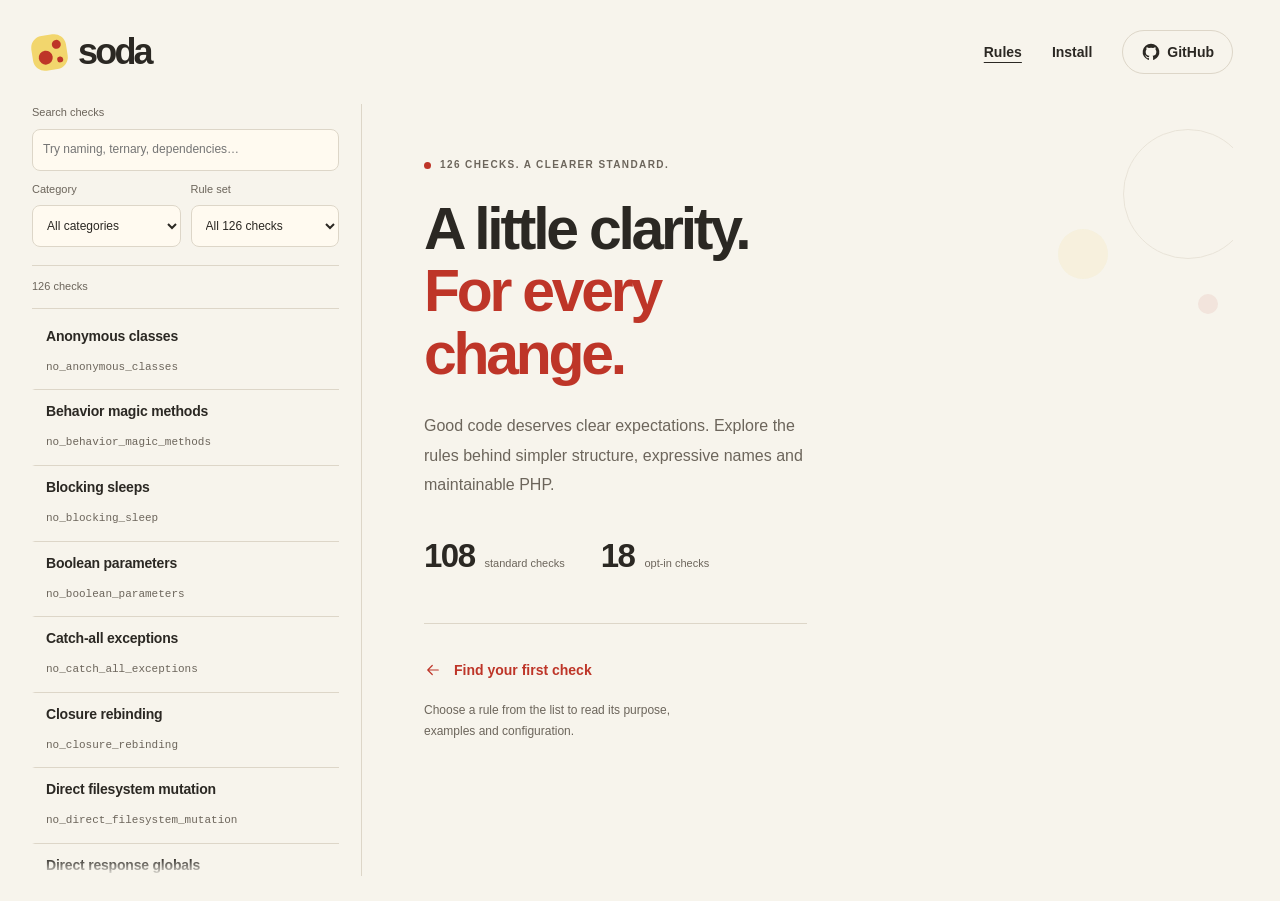
==== rules.html @ 7e3f0829 "Publish Soda website" ====
<!DOCTYPE html>
<html lang="en">
<head>
<meta charset="utf-8"><meta name="viewport" content="width=device-width, initial-scale=1">
<meta name="description" content="Explore all 126 Soda quality checks for PHP: examples, standard and opt-in rules, and configuration.">
<meta name="theme-color" content="#f7f4ec"><link rel="icon" href="data:image/svg+xml,%3Csvg xmlns='http://www.w3.org/2000/svg' viewBox='0 0 64 64'%3E%3Crect width='64' height='64' rx='20' fill='%23f2d66d'/%3E%3Ccircle cx='25' cy='36' r='12' fill='%23be3528'/%3E%3Ccircle cx='43' cy='20' r='7' fill='%23be3528'/%3E%3Ccircle cx='45' cy='43' r='5' fill='%23be3528'/%3E%3C/svg%3E">
<title>Soda — All 126 checks</title>
<link rel="stylesheet" href="assets/catalog.css">
<link rel="stylesheet" href="assets/site.css">
<link rel="stylesheet" href="assets/rule-panel.css">
<script src="assets/marked-18.1.1.js" defer></script>
<script src="assets/purify-3.4.17.js" defer></script>
<script src="assets/highlight-11.12.0.js" defer></script>
<script src="assets/rule-reader.js" defer></script>
</head>
<body class="catalog-page split-catalog">
  <svg class="icons" xmlns="http://www.w3.org/2000/svg" aria-hidden="true"><defs>
    <symbol id="arrow" viewBox="0 0 24 24"><path d="M5 12h14m-6-6 6 6-6 6" fill="none" stroke="currentColor" stroke-width="1.6" stroke-linecap="round" stroke-linejoin="round"/></symbol>
    <symbol id="external" viewBox="0 0 24 24"><path d="M6 18 18 6M6 6h12v12" fill="none" stroke="currentColor" stroke-width="1.6" stroke-linecap="round" stroke-linejoin="round"/></symbol>
    <symbol id="check" viewBox="0 0 24 24"><path d="m5 12 4 4L19 6" fill="none" stroke="currentColor" stroke-width="1.8" stroke-linecap="round" stroke-linejoin="round"/></symbol>
    <symbol id="copy" viewBox="0 0 24 24"><rect x="8" y="8" width="12" height="12" rx="2" fill="none" stroke="currentColor" stroke-width="1.5"/><path d="M15 4H6a2 2 0 0 0-2 2v9" fill="none" stroke="currentColor" stroke-width="1.5" stroke-linecap="round"/></symbol>
    <symbol id="code" viewBox="0 0 24 24"><path d="m8 7-5 5 5 5m8-10 5 5-5 5M14 4l-4 16" fill="none" stroke="currentColor" stroke-width="1.5" stroke-linecap="round" stroke-linejoin="round"/></symbol>
    <symbol id="github" viewBox="0 0 24 24"><path fill="currentColor" d="M12 2a10 10 0 0 0-3.16 19.49c.5.09.68-.22.68-.48v-1.7c-2.78.6-3.37-1.18-3.37-1.18-.45-1.16-1.11-1.47-1.11-1.47-.91-.62.07-.61.07-.61 1 .07 1.53 1.03 1.53 1.03.89 1.53 2.34 1.09 2.91.83.09-.65.35-1.09.64-1.34-2.22-.25-4.56-1.11-4.56-4.94 0-1.09.39-1.98 1.03-2.68-.1-.25-.45-1.27.1-2.65 0 0 .84-.27 2.75 1.02a9.58 9.58 0 0 1 5 0c1.91-1.29 2.75-1.02 2.75-1.02.55 1.38.2 2.4.1 2.65.64.7 1.03 1.59 1.03 2.68 0 3.84-2.34 4.68-4.57 4.93.36.31.68.92.68 1.85v2.6c0 .27.18.58.69.48A10 10 0 0 0 12 2Z"/></symbol>
    <symbol id="warning" viewBox="0 0 24 24"><circle cx="12" cy="12" r="9" fill="none" stroke="currentColor" stroke-width="1.6"/><path d="M12 7v6m0 3v.1" stroke="currentColor" stroke-width="1.8" stroke-linecap="round"/></symbol>
  </defs></svg><a class="skip" href="#main">Skip to content</a>
<header class="topbar wrap">
    <a class="brand" href="./" aria-label="Soda home"><span class="brand-mark" aria-hidden="true"><i></i><i></i><i></i></span><span class="brand-name">soda</span></a>
    <nav class="nav" aria-label="Main navigation">
      <a href="rules.html" aria-current="page">Rules</a>
      <a class="nav-start" href="./#install">Install</a>
      <a class="github" href="https://github.com/cosmira/soda"><svg aria-hidden="true"><use href="#github"/></svg> GitHub</a>
    </nav>
  </header>
<main class="wrap" id="main">
<section class="intro page-heading" aria-labelledby="title"><div><div class="eyebrow">The Soda rule catalog</div><h1 id="title">Explore the rules.<br>Find your standard.</h1></div><p><strong>126 built-in checks.</strong> Browse examples and configuration for every one. Start with 108 standard checks, then explore 18 opt-in checks for your project.</p></section>
<section class="catalog-workspace" id="catalog-workspace" aria-label="Browse quality checks">
  <div class="catalog-browser" id="catalog-browser" aria-label="Rule list">
<form class="filters" role="search" aria-label="Find a quality check" onsubmit="return false"><label class="field">Search checks<input type="search" id="search" placeholder="Try naming, ternary, dependencies…" autocomplete="off"></label><label class="field">Category<select id="category" aria-label="Category"><option value="all">All categories</option><option value="Architecture">Architecture</option><option value="Complexity">Complexity</option><option value="Design">Design</option><option value="Documentation">Documentation</option><option value="Naming">Naming</option><option value="Structure">Structure</option><option value="Usage">Usage</option></select></label><label class="field">Rule set<select id="set" aria-label="Rule set"><option value="all">All 126 checks</option><option value="standard">Standard · 108</option><option value="optional">Opt-in · 18</option></select></label></form>
<div class="results"><span role="status" id="count" aria-live="polite">126 checks</span><span>Read examples and configuration here on Soda.</span></div>
<ul class="rule-list" id="rules"><li class="rule" data-category="Architecture" data-set="standard"><div><h2><a href="#no_anonymous_classes" aria-label="Anonymous classes: examples and configuration">Anonymous classes <span aria-hidden="true">→</span></a></h2><code>no_anonymous_classes</code><p>Promote the hidden responsibility to a named, independently testable type.</p></div><span class="category">Architecture</span><span class="set">Standard</span></li>
<li class="rule" data-category="Architecture" data-set="standard"><div><h2><a href="#no_behavior_magic_methods" aria-label="Behavior magic methods: examples and configuration">Behavior magic methods <span aria-hidden="true">→</span></a></h2><code>no_behavior_magic_methods</code><p>Expose explicit methods so callers and tools can see the supported contract.</p></div><span class="category">Architecture</span><span class="set">Standard</span></li>
<li class="rule" data-category="Architecture" data-set="standard"><div><h2><a href="#no_blocking_sleep" aria-label="Blocking sleeps: examples and configuration">Blocking sleeps <span aria-hidden="true">→</span></a></h2><code>no_blocking_sleep</code><p>Inject time and retry coordination rather than blocking inside application behavior.</p></div><span class="category">Architecture</span><span class="set">Standard</span></li>
<li class="rule" data-category="Architecture" data-set="optional"><div><h2><a href="#no_boolean_parameters" aria-label="Boolean parameters: examples and configuration">Boolean parameters <span aria-hidden="true">→</span></a></h2><code>no_boolean_parameters</code><p>Separate behavior selected by a mode flag with named methods when useful. Boolean state is data; the rule recognizes direct readonly initialization, not every valid data flow.</p></div><span class="category">Architecture</span><span class="set">Opt-in</span></li>
<li class="rule" data-category="Architecture" data-set="standard"><div><h2><a href="#no_catch_all_exceptions" aria-label="Catch-all exceptions: examples and configuration">Catch-all exceptions <span aria-hidden="true">→</span></a></h2><code>no_catch_all_exceptions</code><p>Return an explicit fallback value, propagate or translate the failure; avoid silently continuing after a broad catch.</p></div><span class="category">Architecture</span><span class="set">Standard</span></li>
<li class="rule" data-category="Architecture" data-set="standard"><div><h2><a href="#no_closure_rebinding" aria-label="Closure rebinding: examples and configuration">Closure rebinding <span aria-hidden="true">→</span></a></h2><code>no_closure_rebinding</code><p>Pass an explicit collaborator instead of changing a closure scope at runtime.</p></div><span class="category">Architecture</span><span class="set">Standard</span></li>
<li class="rule" data-category="Architecture" data-set="standard"><div><h2><a href="#no_direct_filesystem_mutation" aria-label="Direct filesystem mutation: examples and configuration">Direct filesystem mutation <span aria-hidden="true">→</span></a></h2><code>no_direct_filesystem_mutation</code><p>Move writes, deletes, moves, and provisioning behind an injected storage port.</p></div><span class="category">Architecture</span><span class="set">Standard</span></li>
<li class="rule" data-category="Architecture" data-set="standard"><div><h2><a href="#no_direct_response_globals" aria-label="Direct response globals: examples and configuration">Direct response globals <span aria-hidden="true">→</span></a></h2><code>no_direct_response_globals</code><p>Return an explicit response and isolate headers, cookies, and sessions in adapters.</p></div><span class="category">Architecture</span><span class="set">Standard</span></li>
<li class="rule" data-category="Architecture" data-set="standard"><div><h2><a href="#no_dynamic_invocation" aria-label="Dynamic invocations: examples and configuration">Dynamic invocations <span aria-hidden="true">→</span></a></h2><code>no_dynamic_invocation</code><p>Replace runtime-selected callables with an explicit interface or named dispatch map.</p></div><span class="category">Architecture</span><span class="set">Standard</span></li>
<li class="rule" data-category="Architecture" data-set="standard"><div><h2><a href="#no_dynamic_properties" aria-label="Dynamic properties: examples and configuration">Dynamic properties <span aria-hidden="true">→</span></a></h2><code>no_dynamic_properties</code><p>Declare typed state or hydrate a named value object with a stable shape.</p></div><span class="category">Architecture</span><span class="set">Standard</span></li>
<li class="rule" data-category="Architecture" data-set="standard"><div><h2><a href="#no_empty_local_interfaces" aria-label="Empty local interfaces: examples and configuration">Empty local interfaces <span aria-hidden="true">→</span></a></h2><code>no_empty_local_interfaces</code><p>Remove decorative marker interfaces; list required external protocols explicitly.</p></div><span class="category">Architecture</span><span class="set">Standard</span></li>
<li class="rule" data-category="Architecture" data-set="standard"><div><h2><a href="#no_environment_reads" aria-label="Environment reads: examples and configuration">Environment reads <span aria-hidden="true">→</span></a></h2><code>no_environment_reads</code><p>Read environment variables once at the application boundary and inject typed configuration.</p></div><span class="category">Architecture</span><span class="set">Standard</span></li>
<li class="rule" data-category="Architecture" data-set="optional"><div><h2><a href="#forbidden_dependencies" aria-label="Forbidden module dependencies: examples and configuration">Forbidden module dependencies <span aria-hidden="true">→</span></a></h2><code>forbidden_dependencies</code><p>Respect the configured dependency direction between namespace modules.</p></div><span class="category">Architecture</span><span class="set">Opt-in</span></li>
<li class="rule" data-category="Architecture" data-set="standard"><div><h2><a href="#no_global_state" aria-label="Global state access: examples and configuration">Global state access <span aria-hidden="true">→</span></a></h2><code>no_global_state</code><p>Pass state explicitly through arguments or an injected state owner.</p></div><span class="category">Architecture</span><span class="set">Standard</span></li>
<li class="rule" data-category="Architecture" data-set="standard"><div><h2><a href="#no_implicit_arguments" aria-label="Implicit arguments: examples and configuration">Implicit arguments <span aria-hidden="true">→</span></a></h2><code>no_implicit_arguments</code><p>Declare the callable contract with named parameters or a typed command object.</p></div><span class="category">Architecture</span><span class="set">Standard</span></li>
<li class="rule" data-category="Architecture" data-set="standard"><div><h2><a href="#no_mode_parameters" aria-label="Mode parameters: examples and configuration">Mode parameters <span aria-hidden="true">→</span></a></h2><code>no_mode_parameters</code><p>Expose separate operations instead of selecting distinct operations with an input mode.</p></div><span class="category">Architecture</span><span class="set">Standard</span></li>
<li class="rule" data-category="Architecture" data-set="standard"><div><h2><a href="#no_dependency_cycles" aria-label="Module dependency cycles: examples and configuration">Module dependency cycles <span aria-hidden="true">→</span></a></h2><code>no_dependency_cycles</code><p>Remove mutual module dependencies and mandatory constructor cycles; simplify collaboration rather than hiding a cycle with another layer.</p></div><span class="category">Architecture</span><span class="set">Standard</span></li>
<li class="rule" data-category="Architecture" data-set="standard"><div><h2><a href="#no_native_deserialization" aria-label="Native deserialization: examples and configuration">Native deserialization <span aria-hidden="true">→</span></a></h2><code>no_native_deserialization</code><p>Decode validated scalar data and construct allowed types explicitly.</p></div><span class="category">Architecture</span><span class="set">Standard</span></li>
<li class="rule" data-category="Architecture" data-set="optional"><div><h2><a href="#no_object_cloning" aria-label="Object cloning: examples and configuration">Object cloning <span aria-hidden="true">→</span></a></h2><code>no_object_cloning</code><p>This policy forbids every clone, including explicit copying APIs. Fresh construction satisfies it; clone-based value APIs require choosing a different rule selection.</p></div><span class="category">Architecture</span><span class="set">Opt-in</span></li>
<li class="rule" data-category="Architecture" data-set="standard"><div><h2><a href="#no_process_configuration_mutation" aria-label="Process configuration mutation: examples and configuration">Process configuration mutation <span aria-hidden="true">→</span></a></h2><code>no_process_configuration_mutation</code><p>Configure ini, cwd, locale, and timezone once at the composition boundary.</p></div><span class="category">Architecture</span><span class="set">Standard</span></li>
<li class="rule" data-category="Architecture" data-set="standard"><div><h2><a href="#no_reflection" aria-label="Reflection usage: examples and configuration">Reflection usage <span aria-hidden="true">→</span></a></h2><code>no_reflection</code><p>Replace reflective construction with explicit factories, mapping, or framework conventions.</p></div><span class="category">Architecture</span><span class="set">Standard</span></li>
<li class="rule" data-category="Architecture" data-set="standard"><div><h2><a href="#no_repeated_type_dispatch" aria-label="Repeated type dispatch: examples and configuration">Repeated type dispatch <span aria-hidden="true">→</span></a></h2><code>no_repeated_type_dispatch</code><p>Centralize repeated dispatch of the same type or discriminator family.</p></div><span class="category">Architecture</span><span class="set">Standard</span></li>
<li class="rule" data-category="Architecture" data-set="standard"><div><h2><a href="#no_runtime_code_evaluation" aria-label="Runtime code evaluation: examples and configuration">Runtime code evaluation <span aria-hidden="true">→</span></a></h2><code>no_runtime_code_evaluation</code><p>Represent policy as typed code or validated data instead of evaluating generated source.</p></div><span class="category">Architecture</span><span class="set">Standard</span></li>
<li class="rule" data-category="Architecture" data-set="optional"><div><h2><a href="#no_runtime_contract_probes" aria-label="Runtime contract probes: examples and configuration">Runtime contract probes <span aria-hidden="true">→</span></a></h2><code>no_runtime_contract_probes</code><p>Require an interface or typed value instead of discovering capabilities at runtime.</p></div><span class="category">Architecture</span><span class="set">Opt-in</span></li>
<li class="rule" data-category="Architecture" data-set="standard"><div><h2><a href="#no_runtime_hooks" aria-label="Runtime hooks: examples and configuration">Runtime hooks <span aria-hidden="true">→</span></a></h2><code>no_runtime_hooks</code><p>Register lifecycle and error handling once at an explicit application boundary.</p></div><span class="category">Architecture</span><span class="set">Standard</span></li>
<li class="rule" data-category="Architecture" data-set="standard"><div><h2><a href="#no_runtime_includes" aria-label="Runtime includes: examples and configuration">Runtime includes <span aria-hidden="true">→</span></a></h2><code>no_runtime_includes</code><p>Use autoloaded collaborators or validated data configuration instead of runtime includes.</p></div><span class="category">Architecture</span><span class="set">Standard</span></li>
<li class="rule" data-category="Architecture" data-set="standard"><div><h2><a href="#no_runtime_type_aliases" aria-label="Runtime type aliases: examples and configuration">Runtime type aliases <span aria-hidden="true">→</span></a></h2><code>no_runtime_type_aliases</code><p>Migrate callers explicitly or introduce a visible adapter type.</p></div><span class="category">Architecture</span><span class="set">Standard</span></li>
<li class="rule" data-category="Architecture" data-set="optional"><div><h2><a href="#no_service_locator_calls" aria-label="Service locator calls: examples and configuration">Service locator calls <span aria-hidden="true">→</span></a></h2><code>no_service_locator_calls</code><p>Declare dependencies in the constructor instead of pulling them from a global container.</p></div><span class="category">Architecture</span><span class="set">Opt-in</span></li>
<li class="rule" data-category="Architecture" data-set="standard"><div><h2><a href="#no_singleton_access" aria-label="Singleton access: examples and configuration">Singleton access <span aria-hidden="true">→</span></a></h2><code>no_singleton_access</code><p>Construct collaborators at the composition root and inject their explicit lifetime.</p></div><span class="category">Architecture</span><span class="set">Standard</span></li>
<li class="rule" data-category="Architecture" data-set="optional"><div><h2><a href="#no_static_mutable_properties" aria-label="Static mutable state: examples and configuration">Static mutable state <span aria-hidden="true">→</span></a></h2><code>no_static_mutable_properties</code><p>Put shared mutable state in an injected object with explicit lifetime and ownership.</p></div><span class="category">Architecture</span><span class="set">Opt-in</span></li>
<li class="rule" data-category="Architecture" data-set="standard"><div><h2><a href="#no_subprocess_execution" aria-label="Subprocess execution: examples and configuration">Subprocess execution <span aria-hidden="true">→</span></a></h2><code>no_subprocess_execution</code><p>Wrap the external capability in a typed gateway with explicit failures.</p></div><span class="category">Architecture</span><span class="set">Standard</span></li>
<li class="rule" data-category="Architecture" data-set="standard"><div><h2><a href="#no_error_suppression" aria-label="Suppressed errors: examples and configuration">Suppressed errors <span aria-hidden="true">→</span></a></h2><code>no_error_suppression</code><p>Handle, translate, or deliberately propagate the failure instead of hiding it.</p></div><span class="category">Architecture</span><span class="set">Standard</span></li>
<li class="rule" data-category="Architecture" data-set="standard"><div><h2><a href="#no_symbol_table_mutation" aria-label="Symbol-table mutation: examples and configuration">Symbol-table mutation <span aria-hidden="true">→</span></a></h2><code>no_symbol_table_mutation</code><p>Map named input fields explicitly instead of manufacturing local variables.</p></div><span class="category">Architecture</span><span class="set">Standard</span></li>
<li class="rule" data-category="Architecture" data-set="standard"><div><h2><a href="#no_redundant_local_interfaces" aria-label="Unconsumed local interfaces: examples and configuration">Unconsumed local interfaces <span aria-hidden="true">→</span></a></h2><code>no_redundant_local_interfaces</code><p>List externally consumed interfaces in contracts. Remove only unused interfaces; an implements clause alone is not a type consumer for this policy.</p></div><span class="category">Architecture</span><span class="set">Standard</span></li>
<li class="rule" data-category="Architecture" data-set="standard"><div><h2><a href="#no_untyped_parameters" aria-label="Untyped parameters: examples and configuration">Untyped parameters <span aria-hidden="true">→</span></a></h2><code>no_untyped_parameters</code><p>Declare accepted parameter types. Use mixed to preserve an untyped inherited contract; do not narrow its accepted inputs.</p></div><span class="category">Architecture</span><span class="set">Standard</span></li>
<li class="rule" data-category="Complexity" data-set="standard"><div><h2><a href="#no_assignment_in_condition" aria-label="Assignments inside conditions: examples and configuration">Assignments inside conditions <span aria-hidden="true">→</span></a></h2><code>no_assignment_in_condition</code><p>Assign first, then make the condition a pure question with no hidden state change.</p></div><span class="category">Complexity</span><span class="set">Standard</span></li>
<li class="rule" data-category="Complexity" data-set="standard"><div><h2><a href="#no_assignment_in_return" aria-label="Assignments inside returns: examples and configuration">Assignments inside returns <span aria-hidden="true">→</span></a></h2><code>no_assignment_in_return</code><p>Keep hidden local and nested writes out of returns; direct named owner updates and lazy initialization are accepted. Preserve evaluation order and reference semantics.</p></div><span class="category">Complexity</span><span class="set">Standard</span></li>
<li class="rule" data-category="Complexity" data-set="standard"><div><h2><a href="#max_boolean_conditions" aria-label="Boolean conditions: examples and configuration">Boolean conditions <span aria-hidden="true">→</span></a></h2><code>max_boolean_conditions</code><p>Give a repeated or complex decision a useful name, usually with a local value or private predicate. A policy object needs an independent responsibility.</p></div><span class="category">Complexity</span><span class="set">Standard</span></li>
<li class="rule" data-category="Complexity" data-set="standard"><div><h2><a href="#no_chained_assignments" aria-label="Chained assignments: examples and configuration">Chained assignments <span aria-hidden="true">→</span></a></h2><code>no_chained_assignments</code><p>Use separate assignments without duplicating evaluation or changing reference semantics.</p></div><span class="category">Complexity</span><span class="set">Standard</span></li>
<li class="rule" data-category="Complexity" data-set="standard"><div><h2><a href="#max_cognitive_complexity" aria-label="Cognitive complexity (research): examples and configuration">Cognitive complexity (research) <span aria-hidden="true">→</span></a></h2><code>max_cognitive_complexity</code><p>Inspect the reported evidence in the calling scenario. This experimental measurement does not mandate more classes, traits or value objects.</p></div><span class="category">Complexity</span><span class="set">Standard</span></li>
<li class="rule" data-category="Complexity" data-set="standard"><div><h2><a href="#prefer_combined_conditions" aria-label="Combinable nested conditions: examples and configuration">Combinable nested conditions <span aria-hidden="true">→</span></a></h2><code>prefer_combined_conditions</code><p>Use (outer) &amp;&amp; (inner) for two simple conditions guarding one block; preserve short-circuiting, comments and domain distinctions.</p></div><span class="category">Complexity</span><span class="set">Standard</span></li>
<li class="rule" data-category="Complexity" data-set="standard"><div><h2><a href="#no_complex_control_conditions" aria-label="Complex control conditions: examples and configuration">Complex control conditions <span aria-hidden="true">→</span></a></h2><code>no_complex_control_conditions</code><p>Group mixed logical families with parentheses that preserve evaluation order; keep fluent predicates inline.</p></div><span class="category">Complexity</span><span class="set">Standard</span></li>
<li class="rule" data-category="Complexity" data-set="standard"><div><h2><a href="#max_consecutive_local_assignments" aria-label="Consecutive initial local assignments: examples and configuration">Consecutive initial local assignments <span aria-hidden="true">→</span></a></h2><code>max_consecutive_local_assignments</code><p>Review long local preparation sequences and name a meaningful calculation when it clarifies the scenario.</p></div><span class="category">Complexity</span><span class="set">Standard</span></li>
<li class="rule" data-category="Complexity" data-set="standard"><div><h2><a href="#max_control_nesting" aria-label="Control structure nesting: examples and configuration">Control structure nesting <span aria-hidden="true">→</span></a></h2><code>max_control_nesting</code><p>Return early for exceptional paths and extract the nested happy-path behavior into a named method.</p></div><span class="category">Complexity</span><span class="set">Standard</span></li>
<li class="rule" data-category="Complexity" data-set="standard"><div><h2><a href="#max_cyclomatic_complexity" aria-label="Cyclomatic complexity: examples and configuration">Cyclomatic complexity <span aria-hidden="true">→</span></a></h2><code>max_cyclomatic_complexity</code><p>Review branches and duplicate decisions. Guards can reduce nesting but do not reduce this score; use a private method for a named step or an object for an independent responsibility.</p></div><span class="category">Complexity</span><span class="set">Standard</span></li>
<li class="rule" data-category="Complexity" data-set="standard"><div><h2><a href="#no_declarations_before_early_exit" aria-label="Declarations before early exits: examples and configuration">Declarations before early exits <span aria-hidden="true">→</span></a></h2><code>no_declarations_before_early_exit</code><p>Declare the variable below the guard clause so the early-exit path skips the work; keep evaluation order when moving it.</p></div><span class="category">Complexity</span><span class="set">Standard</span></li>
<li class="rule" data-category="Complexity" data-set="standard"><div><h2><a href="#no_else_branches" aria-label="Else/elseif branches: examples and configuration">Else/elseif branches <span aria-hidden="true">→</span></a></h2><code>no_else_branches</code><p>Remove alternatives only after a proven unconditional exit; preserve meaningful mutually exclusive branches.</p></div><span class="category">Complexity</span><span class="set">Standard</span></li>
<li class="rule" data-category="Complexity" data-set="standard"><div><h2><a href="#no_empty_finally_blocks" aria-label="Empty finally blocks: examples and configuration">Empty finally blocks <span aria-hidden="true">→</span></a></h2><code>no_empty_finally_blocks</code><p>Remove empty cleanup syntax carefully; a try without catch cannot remain alone. Preserve meaningful explanations.</p></div><span class="category">Complexity</span><span class="set">Standard</span></li>
<li class="rule" data-category="Complexity" data-set="standard"><div><h2><a href="#max_statements_per_callable" aria-label="Executable statements per callable: examples and configuration">Executable statements per callable <span aria-hidden="true">→</span></a></h2><code>max_statements_per_callable</code><p>Name a cohesive step when it clarifies the operation; do not extract forwarding methods solely to lower the count.</p></div><span class="category">Complexity</span><span class="set">Standard</span></li>
<li class="rule" data-category="Complexity" data-set="standard"><div><h2><a href="#no_identical_branches" aria-label="Identical branch bodies: examples and configuration">Identical branch bodies <span aria-hidden="true">→</span></a></h2><code>no_identical_branches</code><p>Consolidate identical operations when useful; preserve condition effects, selection order and unmatched-value behavior.</p></div><span class="category">Complexity</span><span class="set">Standard</span></li>
<li class="rule" data-category="Complexity" data-set="optional"><div><h2><a href="#max_iterator_nesting" aria-label="Iteration depth across callbacks: examples and configuration">Iteration depth across callbacks <span aria-hidden="true">→</span></a></h2><code>max_iterator_nesting</code><p>Name inner transformations when nested iteration hides a meaningful operation.</p></div><span class="category">Complexity</span><span class="set">Opt-in</span></li>
<li class="rule" data-category="Complexity" data-set="standard"><div><h2><a href="#prefer_continue" aria-label="Loops ending in a wrapped remainder: examples and configuration">Loops ending in a wrapped remainder <span aria-hidden="true">→</span></a></h2><code>prefer_continue</code><p>Flatten nested control flow behind a trailing condition; preserve preceding work and accept flat positive branches.</p></div><span class="category">Complexity</span><span class="set">Standard</span></li>
<li class="rule" data-category="Complexity" data-set="standard"><div><h2><a href="#no_repeated_compound_conditions" aria-label="Methods repeating a compound condition: examples and configuration">Methods repeating a compound condition <span aria-hidden="true">→</span></a></h2><code>no_repeated_compound_conditions</code><p>Extract a named predicate when the repeated conditions express the same decision. Reevaluate it at each use; do not cache mutable state.</p></div><span class="category">Complexity</span><span class="set">Standard</span></li>
<li class="rule" data-category="Complexity" data-set="standard"><div><h2><a href="#no_nested_ternary" aria-label="Nested full ternaries: examples and configuration">Nested full ternaries <span aria-hidden="true">→</span></a></h2><code>no_nested_ternary</code><p>Name the inner decision or use explicit control flow; keep shorthand fallbacks and evaluation order intact.</p></div><span class="category">Complexity</span><span class="set">Standard</span></li>
<li class="rule" data-category="Complexity" data-set="standard"><div><h2><a href="#no_redundant_boolean_comparisons" aria-label="Redundant boolean comparisons: examples and configuration">Redundant boolean comparisons <span aria-hidden="true">→</span></a></h2><code>no_redundant_boolean_comparisons</code><p>Use the proven boolean expression or its negation once; retain strict checks on values whose type is unknown.</p></div><span class="category">Complexity</span><span class="set">Standard</span></li>
<li class="rule" data-category="Complexity" data-set="standard"><div><h2><a href="#no_redundant_boolean_returns" aria-label="Redundant boolean return branches: examples and configuration">Redundant boolean return branches <span aria-hidden="true">→</span></a></h2><code>no_redundant_boolean_returns</code><p>Return the condition as bool or its negation once; preserve branch effects and lexical boundaries.</p></div><span class="category">Complexity</span><span class="set">Standard</span></li>
<li class="rule" data-category="Complexity" data-set="optional"><div><h2><a href="#no_redundant_rethrow" aria-label="Redundant rethrow: examples and configuration">Redundant rethrow <span aria-hidden="true">→</span></a></h2><code>no_redundant_rethrow</code><p>Review a catch that only rethrows. Keep logging, translation, variable bindings and shielding of later handlers intact.</p></div><span class="category">Complexity</span><span class="set">Opt-in</span></li>
<li class="rule" data-category="Complexity" data-set="standard"><div><h2><a href="#no_repeated_string_literals" aria-label="Repeated expression string literals: examples and configuration">Repeated expression string literals <span aria-hidden="true">→</span></a></h2><code>no_repeated_string_literals</code><p>Name a repeated protocol value when it has one meaning; literal array keys are excluded by default.</p></div><span class="category">Complexity</span><span class="set">Standard</span></li>
<li class="rule" data-category="Complexity" data-set="standard"><div><h2><a href="#prefer_null_coalesce_assignment" aria-label="Repeated null-coalesce targets: examples and configuration">Repeated null-coalesce targets <span aria-hidden="true">→</span></a></h2><code>prefer_null_coalesce_assignment</code><p>Assign the fallback with the ??= operator; targets evaluated through calls stay outside the comparison.</p></div><span class="category">Complexity</span><span class="set">Standard</span></li>
<li class="rule" data-category="Complexity" data-set="optional"><div><h2><a href="#max_return_statements" aria-label="Return statements: examples and configuration">Return statements <span aria-hidden="true">→</span></a></h2><code>max_return_statements</code><p>This counts all returns, including guards. Review the whole scenario alongside nesting; do not add intermediary classes solely to move exits elsewhere.</p></div><span class="category">Complexity</span><span class="set">Opt-in</span></li>
<li class="rule" data-category="Complexity" data-set="standard"><div><h2><a href="#no_return_in_finally" aria-label="Returns inside finally: examples and configuration">Returns inside finally <span aria-hidden="true">→</span></a></h2><code>no_return_in_finally</code><p>Keep cleanup in finally and return from the normal control flow without replacing pending outcomes.</p></div><span class="category">Complexity</span><span class="set">Standard</span></li>
<li class="rule" data-category="Complexity" data-set="optional"><div><h2><a href="#no_repeated_branch_tail" aria-label="Shared branch tails: examples and configuration">Shared branch tails <span aria-hidden="true">→</span></a></h2><code>no_repeated_branch_tail</code><p>Move shared final work after an exhaustive decision when evaluation order and exceptional paths stay intact.</p></div><span class="category">Complexity</span><span class="set">Opt-in</span></li>
<li class="rule" data-category="Complexity" data-set="standard"><div><h2><a href="#prefer_combined_guards" aria-label="Split identical guards: examples and configuration">Split identical guards <span aria-hidden="true">→</span></a></h2><code>prefer_combined_guards</code><p>Combine consecutive guards with || while preserving condition evaluation order; exits are compared by printed expression.</p></div><span class="category">Complexity</span><span class="set">Standard</span></li>
<li class="rule" data-category="Complexity" data-set="standard"><div><h2><a href="#no_useless_return" aria-label="Trailing bare returns: examples and configuration">Trailing bare returns <span aria-hidden="true">→</span></a></h2><code>no_useless_return</code><p>Remove a bare return at the end of a callable; preserve guards, explicit values and reference contracts.</p></div><span class="category">Complexity</span><span class="set">Standard</span></li>
<li class="rule" data-category="Complexity" data-set="standard"><div><h2><a href="#max_try_catch_blocks" aria-label="Try/catch blocks: examples and configuration">Try/catch blocks <span aria-hidden="true">→</span></a></h2><code>max_try_catch_blocks</code><p>Catch failures at one boundary and translate them once instead of mixing recovery with core behavior.</p></div><span class="category">Complexity</span><span class="set">Standard</span></li>
<li class="rule" data-category="Complexity" data-set="standard"><div><h2><a href="#no_unneeded_ternary" aria-label="Unneeded boolean ternaries: examples and configuration">Unneeded boolean ternaries <span aria-hidden="true">→</span></a></h2><code>no_unneeded_ternary</code><p>Preserve boolean conversion and evaluate the condition once when removing literal boolean branches; preserve short-circuit branch effects.</p></div><span class="category">Complexity</span><span class="set">Standard</span></li>
<li class="rule" data-category="Complexity" data-set="standard"><div><h2><a href="#no_useless_concat" aria-label="Unneeded literal concatenations: examples and configuration">Unneeded literal concatenations <span aria-hidden="true">→</span></a></h2><code>no_useless_concat</code><p>Combine same-line string literals while preserving bytes and escaping; keep multiline text layout.</p></div><span class="category">Complexity</span><span class="set">Standard</span></li>
<li class="rule" data-category="Design" data-set="standard"><div><h2><a href="#repeated_owner_concern" aria-label="Copied owner concerns: examples and configuration">Copied owner concerns <span aria-hidden="true">→</span></a></h2><code>repeated_owner_concern</code><p>Share a concern when the copied stateful methods express one behavior contract; document the owner requirements.</p></div><span class="category">Design</span><span class="set">Standard</span></li>
<li class="rule" data-category="Design" data-set="standard"><div><h2><a href="#fragmented_owner_behavior" aria-label="Fragmented owner behavior: examples and configuration">Fragmented owner behavior <span aria-hidden="true">→</span></a></h2><code>fragmented_owner_behavior</code><p>Keep operations with the owner of their state; a concern can organize related behavior without new operation classes.</p></div><span class="category">Design</span><span class="set">Standard</span></li>
<li class="rule" data-category="Design" data-set="standard"><div><h2><a href="#repeated_foreign_state_decision" aria-label="Repeated foreign state decisions: examples and configuration">Repeated foreign state decisions <span aria-hidden="true">→</span></a></h2><code>repeated_foreign_state_decision</code><p>Give a repeated domain question a name on its owner; a concern can organize related owner behavior.</p></div><span class="category">Design</span><span class="set">Standard</span></li>
<li class="rule" data-category="Design" data-set="standard"><div><h2><a href="#repeated_foreign_state_update" aria-label="Repeated foreign state updates: examples and configuration">Repeated foreign state updates <span aria-hidden="true">→</span></a></h2><code>repeated_foreign_state_update</code><p>Give repeated arithmetic over owner state a named owner operation; preserve deliberate record APIs and do not infer atomicity.</p></div><span class="category">Design</span><span class="set">Standard</span></li>
<li class="rule" data-category="Design" data-set="optional"><div><h2><a href="#repeated_method_calls" aria-label="Repeated method call research: examples and configuration">Repeated method call research <span aria-hidden="true">→</span></a></h2><code>repeated_method_calls</code><p>Review receiver state, input stability and effects before reusing a call result.</p></div><span class="category">Design</span><span class="set">Opt-in</span></li>
<li class="rule" data-category="Design" data-set="standard"><div><h2><a href="#repeated_configuration_sequence" aria-label="Repeated object configuration: examples and configuration">Repeated object configuration <span aria-hidden="true">→</span></a></h2><code>repeated_configuration_sequence</code><p>Consider a fluent object or named construction for repeated setup; keep execution and evaluation order explicit.</p></div><span class="category">Design</span><span class="set">Standard</span></li>
<li class="rule" data-category="Design" data-set="optional"><div><h2><a href="#data_clumps" aria-label="Repeated parameter groups: examples and configuration">Repeated parameter groups <span aria-hidden="true">→</span></a></h2><code>data_clumps</code><p>Review whether repeated typed parameters share a domain meaning before introducing an object.</p></div><span class="category">Design</span><span class="set">Opt-in</span></li>
<li class="rule" data-category="Design" data-set="standard"><div><h2><a href="#representation_churn" aria-label="Representation research candidates: examples and configuration">Representation research candidates <span aria-hidden="true">→</span></a></h2><code>representation_churn</code><p>Inspect the actual data path, contracts and boundary purpose before changing its representation.</p></div><span class="category">Design</span><span class="set">Standard</span></li>
<li class="rule" data-category="Design" data-set="standard"><div><h2><a href="#scattered_owner_concern" aria-label="Scattered owner concerns: examples and configuration">Scattered owner concerns <span aria-hidden="true">→</span></a></h2><code>scattered_owner_concern</code><p>Group related methods beside their state; consider a concern when a separate file improves navigation.</p></div><span class="category">Design</span><span class="set">Standard</span></li>
<li class="rule" data-category="Documentation" data-set="standard"><div><h2><a href="#no_consecutive_block_comments" aria-label="Consecutive block comments: examples and configuration">Consecutive block comments <span aria-hidden="true">→</span></a></h2><code>no_consecutive_block_comments</code><p>Merge adjacent block comments, keeping the description and PHPDoc tags together.</p></div><span class="category">Documentation</span><span class="set">Standard</span></li>
<li class="rule" data-category="Documentation" data-set="standard"><div><h2><a href="#multiline_constant_phpdoc" aria-label="Multiline constant PHPDoc: examples and configuration">Multiline constant PHPDoc <span aria-hidden="true">→</span></a></h2><code>multiline_constant_phpdoc</code><p>Describe each constant in a multiline PHPDoc block before any tags; tags alone do not explain its purpose.</p></div><span class="category">Documentation</span><span class="set">Standard</span></li>
<li class="rule" data-category="Documentation" data-set="standard"><div><h2><a href="#multiline_method_phpdoc" aria-label="Multiline method PHPDoc: examples and configuration">Multiline method PHPDoc <span aria-hidden="true">→</span></a></h2><code>multiline_method_phpdoc</code><p>Describe each method in a multiline PHPDoc block before any tags; tags alone do not explain its purpose.</p></div><span class="category">Documentation</span><span class="set">Standard</span></li>
<li class="rule" data-category="Documentation" data-set="standard"><div><h2><a href="#multiline_property_phpdoc" aria-label="Multiline property PHPDoc: examples and configuration">Multiline property PHPDoc <span aria-hidden="true">→</span></a></h2><code>multiline_property_phpdoc</code><p>Describe each property in a multiline PHPDoc block before any tags; tags alone do not explain its purpose.</p></div><span class="category">Documentation</span><span class="set">Standard</span></li>
<li class="rule" data-category="Documentation" data-set="optional"><div><h2><a href="#no_vacuous_docblocks" aria-label="Vacuous PHPDoc: examples and configuration">Vacuous PHPDoc <span aria-hidden="true">→</span></a></h2><code>no_vacuous_docblocks</code><p>Describe the member&#x27;s purpose in its PHPDoc, or delete the comment when the declaration already says enough.</p></div><span class="category">Documentation</span><span class="set">Opt-in</span></li>
<li class="rule" data-category="Naming" data-set="optional"><div><h2><a href="#boolean_methods_without_prefix" aria-label="Boolean method prefixes: examples and configuration">Boolean method prefixes <span aria-hidden="true">→</span></a></h2><code>boolean_methods_without_prefix</code><p>Name the method as a question with is, has, can, should, or another explicit predicate prefix.</p></div><span class="category">Naming</span><span class="set">Opt-in</span></li>
<li class="rule" data-category="Naming" data-set="standard"><div><h2><a href="#class_name_length" aria-label="Class name length: examples and configuration">Class name length <span aria-hidden="true">→</span></a></h2><code>class_name_length</code><p>Name one domain role; a compound sentence usually signals that the class owns multiple responsibilities.</p></div><span class="category">Naming</span><span class="set">Standard</span></li>
<li class="rule" data-category="Naming" data-set="optional"><div><h2><a href="#no_dumpster_suffixes" aria-label="Generic type suffixes: examples and configuration">Generic type suffixes <span aria-hidden="true">→</span></a></h2><code>no_dumpster_suffixes</code><p>Name what the type does instead of a job category such as Manager, Helper, Util or Service.</p></div><span class="category">Naming</span><span class="set">Opt-in</span></li>
<li class="rule" data-category="Naming" data-set="standard"><div><h2><a href="#method_name_length" aria-label="Method name length: examples and configuration">Method name length <span aria-hidden="true">→</span></a></h2><code>method_name_length</code><p>Name one clear action; if the name needs several clauses, split the method’s responsibilities.</p></div><span class="category">Naming</span><span class="set">Standard</span></li>
<li class="rule" data-category="Naming" data-set="standard"><div><h2><a href="#namespace_name_length" aria-label="Namespace name length: examples and configuration">Namespace name length <span aria-hidden="true">→</span></a></h2><code>namespace_name_length</code><p>Use a short domain term for the capability and remove organizational words that add no distinction.</p></div><span class="category">Naming</span><span class="set">Standard</span></li>
<li class="rule" data-category="Naming" data-set="standard"><div><h2><a href="#avoid_redundant_naming" aria-label="Redundant naming: examples and configuration">Redundant naming <span aria-hidden="true">→</span></a></h2><code>avoid_redundant_naming</code><p>Remove words already supplied by the class or namespace; let the local context carry that meaning.</p></div><span class="category">Naming</span><span class="set">Standard</span></li>
<li class="rule" data-category="Naming" data-set="standard"><div><h2><a href="#variable_name_length" aria-label="Variable name length: examples and configuration">Variable name length <span aria-hidden="true">→</span></a></h2><code>variable_name_length</code><p>Choose a concise domain name: avoid both cryptic abbreviations and sentence-like identifiers.</p></div><span class="category">Naming</span><span class="set">Standard</span></li>
<li class="rule" data-category="Structure" data-set="optional"><div><h2><a href="#max_arguments" aria-label="Arguments: examples and configuration">Arguments <span aria-hidden="true">→</span></a></h2><code>max_arguments</code><p>Move behavior to the owner of its data. Use a value object when related arguments share meaning, operations or an invariant; avoid a wrapper solely to reduce this count.</p></div><span class="category">Structure</span><span class="set">Opt-in</span></li>
<li class="rule" data-category="Structure" data-set="standard"><div><h2><a href="#max_ask_then_tell_patterns" aria-label="Ask-then-tell patterns: examples and configuration">Ask-then-tell patterns <span aria-hidden="true">→</span></a></h2><code>max_ask_then_tell_patterns</code><p>Tell the object what outcome you want instead of querying its state and deciding for it.</p></div><span class="category">Structure</span><span class="set">Standard</span></li>
<li class="rule" data-category="Structure" data-set="standard"><div><h2><a href="#max_class_length" aria-label="Class length: examples and configuration">Class length <span aria-hidden="true">→</span></a></h2><code>max_class_length</code><p>Review the responsibilities together. Keep related behavior local, organize a cohesive concern in a trait, or extract an object with its own state or boundary.</p></div><span class="category">Structure</span><span class="set">Standard</span></li>
<li class="rule" data-category="Structure" data-set="standard"><div><h2><a href="#max_classes_per_file" aria-label="Classes per file: examples and configuration">Classes per file <span aria-hidden="true">→</span></a></h2><code>max_classes_per_file</code><p>Move each class to its own file unless the smaller types are inseparable implementation details.</p></div><span class="category">Structure</span><span class="set">Standard</span></li>
<li class="rule" data-category="Structure" data-set="standard"><div><h2><a href="#max_classes_per_namespace" aria-label="Classes per namespace: examples and configuration">Classes per namespace <span aria-hidden="true">→</span></a></h2><code>max_classes_per_namespace</code><p>Split the namespace into cohesive domain capabilities with names that explain their responsibility.</p></div><span class="category">Structure</span><span class="set">Standard</span></li>
<li class="rule" data-category="Structure" data-set="standard"><div><h2><a href="#max_classes_per_project" aria-label="Classes per project: examples and configuration">Classes per project <span aria-hidden="true">→</span></a></h2><code>max_classes_per_project</code><p>Look for fragmented abstractions and merge types that do not own distinct behavior or policy.</p></div><span class="category">Structure</span><span class="set">Standard</span></li>
<li class="rule" data-category="Structure" data-set="standard"><div><h2><a href="#max_commented_out_code_lines" aria-label="Commented-out code lines: examples and configuration">Commented-out code lines <span aria-hidden="true">→</span></a></h2><code>max_commented_out_code_lines</code><p>Delete dead code and trust version control; preserve an explanation only when it documents why.</p></div><span class="category">Structure</span><span class="set">Standard</span></li>
<li class="rule" data-category="Structure" data-set="standard"><div><h2><a href="#max_delegation_depth" aria-label="Delegation depth: examples and configuration">Delegation depth <span aria-hidden="true">→</span></a></h2><code>max_delegation_depth</code><p>Remove transparent forwarding chains; moving each call into another method does not simplify the operation.</p></div><span class="category">Structure</span><span class="set">Standard</span></li>
<li class="rule" data-category="Structure" data-set="standard"><div><h2><a href="#max_dependencies" aria-label="Dependencies: examples and configuration">Dependencies <span aria-hidden="true">→</span></a></h2><code>max_dependencies</code><p>Review which dependencies belong to the same operation. Extract only an independently useful responsibility; another forwarding service does not remove coupling.</p></div><span class="category">Structure</span><span class="set">Standard</span></li>
<li class="rule" data-category="Structure" data-set="standard"><div><h2><a href="#max_efferent_coupling" aria-label="Efferent coupling (Ce): examples and configuration">Efferent coupling (Ce) <span aria-hidden="true">→</span></a></h2><code>max_efferent_coupling</code><p>Review which dependencies belong to this operation. Remove unnecessary indirection; introduce a boundary only when it represents a meaningful collaboration, not merely to lower the count.</p></div><span class="category">Structure</span><span class="set">Standard</span></li>
<li class="rule" data-category="Structure" data-set="standard"><div><h2><a href="#max_empty_catch_blocks" aria-label="Empty catch blocks: examples and configuration">Empty catch blocks <span aria-hidden="true">→</span></a></h2><code>max_empty_catch_blocks</code><p>Handle the failure, translate it to a domain outcome, or document explicitly why ignoring it is safe.</p></div><span class="category">Structure</span><span class="set">Standard</span></li>
<li class="rule" data-category="Structure" data-set="standard"><div><h2><a href="#max_file_loc" aria-label="File LOC: examples and configuration">File LOC <span aria-hidden="true">→</span></a></h2><code>max_file_loc</code><p>Split the file by responsibility; keep one primary type or cohesive concern per file.</p></div><span class="category">Structure</span><span class="set">Standard</span></li>
<li class="rule" data-category="Structure" data-set="standard"><div><h2><a href="#max_interfaces_per_class" aria-label="Interfaces per class: examples and configuration">Interfaces per class <span aria-hidden="true">→</span></a></h2><code>max_interfaces_per_class</code><p>Split unrelated roles into focused objects rather than making one class satisfy every contract.</p></div><span class="category">Structure</span><span class="set">Standard</span></li>
<li class="rule" data-category="Structure" data-set="standard"><div><h2><a href="#max_layer_dominance_percentage" aria-label="Layer mixing: examples and configuration">Layer mixing <span aria-hidden="true">→</span></a></h2><code>max_layer_dominance_percentage</code><p>This is a naming and directory convention, not a dependency analysis. Inspect actual responsibilities and call paths; renaming a folder alone does not improve architecture.</p></div><span class="category">Structure</span><span class="set">Standard</span></li>
<li class="rule" data-category="Structure" data-set="standard"><div><h2><a href="#max_line_length" aria-label="Line length: examples and configuration">Line length <span aria-hidden="true">→</span></a></h2><code>max_line_length</code><p>Format long lines for readability using the project style: consistent indentation, logical breakpoints, and one argument or array item per line in multiline lists. Do not insert arbitrary line breaks just to satisfy the limit.</p></div><span class="category">Structure</span><span class="set">Standard</span></li>
<li class="rule" data-category="Structure" data-set="standard"><div><h2><a href="#max_method_length" aria-label="Method length: examples and configuration">Method length <span aria-hidden="true">→</span></a></h2><code>max_method_length</code><p>Name a distinct step with a private method when it clarifies the scenario; keep the operation with its owner.</p></div><span class="category">Structure</span><span class="set">Standard</span></li>
<li class="rule" data-category="Structure" data-set="standard"><div><h2><a href="#max_effective_methods_per_class" aria-label="Methods including traits: examples and configuration">Methods including traits <span aria-hidden="true">→</span></a></h2><code>max_effective_methods_per_class</code><p>Keep the complete owning class within its method limit; trait extraction does not reduce this measurement.</p></div><span class="category">Structure</span><span class="set">Standard</span></li>
<li class="rule" data-category="Structure" data-set="standard"><div><h2><a href="#methods_follow_call_order" aria-label="Methods out of call order: examples and configuration">Methods out of call order <span aria-hidden="true">→</span></a></h2><code>methods_follow_call_order</code><p>Review the declaration order of private helpers used exclusively by one direct local sequence. Preserve public API grouping, shared helpers and extension points.</p></div><span class="category">Structure</span><span class="set">Standard</span></li>
<li class="rule" data-category="Structure" data-set="standard"><div><h2><a href="#max_methods_per_class" aria-label="Methods per class: examples and configuration">Methods per class <span aria-hidden="true">→</span></a></h2><code>max_methods_per_class</code><p>Review the public scenario and unrelated responsibilities. A cohesive concern may stay on the owner as a trait; a new object needs a distinct purpose.</p></div><span class="category">Structure</span><span class="set">Standard</span></li>
<li class="rule" data-category="Structure" data-set="standard"><div><h2><a href="#max_namespace_depth" aria-label="Namespace depth: examples and configuration">Namespace depth <span aria-hidden="true">→</span></a></h2><code>max_namespace_depth</code><p>Flatten the namespace around a clear domain capability; avoid encoding the entire directory tree.</p></div><span class="category">Structure</span><span class="set">Standard</span></li>
<li class="rule" data-category="Structure" data-set="optional"><div><h2><a href="#max_properties_per_class" aria-label="Properties per class: examples and configuration">Properties per class <span aria-hidden="true">→</span></a></h2><code>max_properties_per_class</code><p>Keep state with its behavior. Group values when they share meaning or invariants; a property count alone does not justify another object.</p></div><span class="category">Structure</span><span class="set">Opt-in</span></li>
<li class="rule" data-category="Structure" data-set="standard"><div><h2><a href="#max_public_methods" aria-label="Public methods: examples and configuration">Public methods <span aria-hidden="true">→</span></a></h2><code>max_public_methods</code><p>Review which operations callers need. Supporting behavior can remain private on its owner; preserve useful fluent operations and framework contracts.</p></div><span class="category">Structure</span><span class="set">Standard</span></li>
<li class="rule" data-category="Structure" data-set="standard"><div><h2><a href="#max_effective_class_length" aria-label="Source lines including traits: examples and configuration">Source lines including traits <span aria-hidden="true">→</span></a></h2><code>max_effective_class_length</code><p>Count source from all composed traits once; moving source to a trait does not remove its maintenance cost.</p></div><span class="category">Structure</span><span class="set">Standard</span></li>
<li class="rule" data-category="Structure" data-set="optional"><div><h2><a href="#no_static_only_class" aria-label="Static-only classes: examples and configuration">Static-only classes <span aria-hidden="true">→</span></a></h2><code>no_static_only_class</code><p>Name the operations as functions or constants, or keep instance state on the class; inherited and trait surfaces are not judged.</p></div><span class="category">Structure</span><span class="set">Opt-in</span></li>
<li class="rule" data-category="Structure" data-set="standard"><div><h2><a href="#max_todo_fixme_comments" aria-label="TODO/FIXME comments: examples and configuration">TODO/FIXME comments <span aria-hidden="true">→</span></a></h2><code>max_todo_fixme_comments</code><p>Resolve the debt now or track it externally with context; do not leave an anonymous promise in the code.</p></div><span class="category">Structure</span><span class="set">Standard</span></li>
<li class="rule" data-category="Structure" data-set="standard"><div><h2><a href="#max_traits_per_class" aria-label="Traits per class: examples and configuration">Traits per class <span aria-hidden="true">→</span></a></h2><code>max_traits_per_class</code><p>Review the state and methods each trait expects. Keep cohesive concerns on their owner, even with one consumer; avoid extraction solely to reduce this count.</p></div><span class="category">Structure</span><span class="set">Standard</span></li>
<li class="rule" data-category="Structure" data-set="standard"><div><h2><a href="#no_trivial_delegating_classes" aria-label="Trivial delegating classes: examples and configuration">Trivial delegating classes <span aria-hidden="true">→</span></a></h2><code>no_trivial_delegating_classes</code><p>Call the collaborator directly when the wrapper adds no concept. Keep genuine adapters and boundaries; adding an interface alone does not simplify the call path.</p></div><span class="category">Structure</span><span class="set">Standard</span></li>
<li class="rule" data-category="Structure" data-set="standard"><div><h2><a href="#no_trivial_factories" aria-label="Trivial factories: examples and configuration">Trivial factories <span aria-hidden="true">→</span></a></h2><code>no_trivial_factories</code><p>Consider direct construction. Preserve parameter and return type contracts, named arguments and useful creation boundaries.</p></div><span class="category">Structure</span><span class="set">Standard</span></li>
<li class="rule" data-category="Usage" data-set="standard"><div><h2><a href="#only_list_arrays" aria-label="Nested array chains (list-only / strict opt-in): examples and configuration">Nested array chains (list-only / strict opt-in) <span aria-hidden="true">→</span></a></h2><code>only_list_arrays</code><p>This checks array-access syntax. Use a value object for repeated domain interpretation or invariants; transport payloads and one-off arrays do not automatically need wrappers.</p></div><span class="category">Usage</span><span class="set">Standard</span></li>
<li class="rule" data-category="Usage" data-set="standard"><div><h2><a href="#no_numeric_array_index" aria-label="Numeric array index: examples and configuration">Numeric array index <span aria-hidden="true">→</span></a></h2><code>no_numeric_array_index</code><p>Review repeated fixed fields of an explicitly documented tuple. Named fields may clarify their meaning; ordinary list access and unknown array shapes are accepted.</p></div><span class="category">Usage</span><span class="set">Standard</span></li>
<li class="rule" data-category="Usage" data-set="standard"><div><h2><a href="#prefer_includes" aria-label="Position checks for substrings: examples and configuration">Position checks for substrings <span aria-hidden="true">→</span></a></h2><code>prefer_includes</code><p>Ask str_contains() or mb_str_contains() instead of comparing strpos() with false.</p></div><span class="category">Usage</span><span class="set">Standard</span></li>
<li class="rule" data-category="Usage" data-set="standard"><div><h2><a href="#no_reassigned_parameters" aria-label="Rebound input parameters: examples and configuration">Rebound input parameters <span aria-hidden="true">→</span></a></h2><code>no_reassigned_parameters</code><p>Keep original input bindings separate from transformed values; a narrow entry normalization is accepted.</p></div><span class="category">Usage</span><span class="set">Standard</span></li>
<li class="rule" data-category="Usage" data-set="standard"><div><h2><a href="#prefer_string_starts_ends_with" aria-label="Substring checks for prefixes and suffixes: examples and configuration">Substring checks for prefixes and suffixes <span aria-hidden="true">→</span></a></h2><code>prefer_string_starts_ends_with</code><p>Ask str_starts_with() and str_ends_with() instead of comparing substr() with a literal of the same length.</p></div><span class="category">Usage</span><span class="set">Standard</span></li>
<li class="rule" data-category="Usage" data-set="standard"><div><h2><a href="#no_temporary_return_variable" aria-label="Temporary return variables: examples and configuration">Temporary return variables <span aria-hidden="true">→</span></a></h2><code>no_temporary_return_variable</code><p>Return the expression directly instead of assigning a temporary variable.</p></div><span class="category">Usage</span><span class="set">Standard</span></li>
<li class="rule" data-category="Usage" data-set="standard"><div><h2><a href="#no_unused_private_state" aria-label="Unread private state: examples and configuration">Unread private state <span aria-hidden="true">→</span></a></h2><code>no_unused_private_state</code><p>Remove private properties and constants that are never read, including composed trait state.</p></div><span class="category">Usage</span><span class="set">Standard</span></li>
<li class="rule" data-category="Usage" data-set="standard"><div><h2><a href="#unused_methods" aria-label="Unused methods: examples and configuration">Unused methods <span aria-hidden="true">→</span></a></h2><code>unused_methods</code><p>Delete the method; if it is an intended extension point, express that contract explicitly.</p></div><span class="category">Usage</span><span class="set">Standard</span></li>
<li class="rule" data-category="Usage" data-set="standard"><div><h2><a href="#no_unused_parameters" aria-label="Unused parameters: examples and configuration">Unused parameters <span aria-hidden="true">→</span></a></h2><code>no_unused_parameters</code><p>Remove unused inputs only when the signature permits it. Known inherited positions and callback slots are preserved; list exact external method contracts.</p></div><span class="category">Usage</span><span class="set">Standard</span></li>
<li class="rule" data-category="Usage" data-set="standard"><div><h2><a href="#useless_variable" aria-label="Useless variable: examples and configuration">Useless variable <span aria-hidden="true">→</span></a></h2><code>useless_variable</code><p>Inline the value when the name adds nothing, or use the variable where its name clarifies intent.</p></div><span class="category">Usage</span><span class="set">Standard</span></li></ul>
<p class="empty" id="empty" hidden>No checks match. Try another term or category.</p>
  </div>
  <section class="catalog-welcome" id="catalog-welcome" aria-labelledby="welcome-title" hidden>
    <div class="welcome-art" aria-hidden="true"><i></i><i></i><i></i></div>
    <div class="eyebrow">126 checks. A clearer standard.</div>
    <h1 id="welcome-title">A little clarity.<br><span>For every change.</span></h1>
    <p class="welcome-copy">Good code deserves clear expectations. Explore the rules behind simpler structure, expressive names and maintainable PHP.</p>
    <div class="welcome-totals"><div><strong>108</strong><span>standard checks</span></div><div><strong>18</strong><span>opt-in checks</span></div></div>
    <div class="welcome-start"><button type="button" id="find-rule"><svg aria-hidden="true"><use href="#arrow"/></svg> Find your first check</button><p>Choose a rule from the list to read its purpose, examples and configuration.</p></div>
  </section>
  <section class="rule-panel" id="rule-panel" aria-labelledby="rule-title" hidden>
    <div class="panel-toolbar"><span class="eyebrow" id="rule-category">Rule details</span><button class="panel-close" id="close-rule" type="button" aria-label="Close rule" title="Close rule (Escape)"><svg viewBox="0 0 24 24" aria-hidden="true"><path d="m6 6 12 12M18 6 6 18" fill="none" stroke="currentColor" stroke-width="1.6" stroke-linecap="round"/></svg></button></div>
    <header class="panel-heading"><h1 id="rule-title">Rule details</h1><p class="summary" id="summary" hidden></p><div class="meta"><code id="rule-id"></code><a class="source-link" id="source" href="https://github.com/cosmira/soda/tree/master/docs/rules" target="_blank" rel="noopener">View on GitHub ↗</a><button type="button" id="share">Copy link</button></div></header>
    <div class="article" id="document" aria-busy="false"><div class="state" id="state"><h2 id="state-title">Loading the rule…</h2><p id="state-message">Getting the current documentation from GitHub.</p><div class="loading-lines" id="loading" aria-hidden="true"><i></i><i></i><i></i></div><div class="state-actions"><button class="action" type="button" id="retry" hidden>Try again</button></div></div><article id="content" aria-label="Rule documentation" hidden></article></div>
  </section>
</section>
<p class="footnote">This catalog includes research diagnostics alongside quality rules. Standard means included in the default bundle; each rule’s documentation explains its scope and reporting behavior.</p>
</main>
<footer class="footer wrap"><a class="footer-note" href="./"><span class="brand-name">soda</span> <span>A little fizz for your PHP.</span></a><nav aria-label="Footer navigation"><a href="https://github.com/cosmira/soda">GitHub</a><a href="https://github.com/cosmira/soda/blob/master/docs/README.md">Docs</a><a href="https://github.com/cosmira/soda/blob/master/LICENSE" aria-label="MIT license">MIT</a></nav></footer>
<script>
(() => {
  const search = document.getElementById('search');
  const category = document.getElementById('category');
  const set = document.getElementById('set');
  const rows = [...document.querySelectorAll('.rule')];
  const restore = () => {
    const params = new URLSearchParams(location.search);
    search.value = params.get('q') || '';
    for (const [control,key] of [[category,'category'],[set,'set']]) {
      const saved = params.get(key);
      control.value = [...control.options].some(option => option.value === saved) ? saved : 'all';
    }
  };
  restore();
  const update = () => {
    const query = search.value.trim().toLowerCase();
    let visible = 0;
    rows.forEach(row => {
      const matches = (!query || row.textContent.toLowerCase().includes(query)) && (category.value === 'all' || row.dataset.category === category.value) && (set.value === 'all' || row.dataset.set === set.value);
      row.hidden = !matches;
      if (matches) visible++;
    });
    document.getElementById('count').textContent = visible + ' ' + (visible === 1 ? 'check' : 'checks');
    document.getElementById('empty').hidden = visible !== 0;
    document.getElementById('rules').hidden = visible === 0;
    const state = new URLSearchParams();
    if (search.value.trim()) state.set('q',search.value.trim());
    if (category.value !== 'all') state.set('category',category.value);
    if (set.value !== 'all') state.set('set',set.value);
    history.replaceState(null,'',location.pathname + (state.size ? '?' + state : '') + location.hash);
  };
  search.addEventListener('input',update);
  category.addEventListener('change',update);
  set.addEventListener('change',update);
  window.addEventListener('popstate', () => { restore(); update(); });
  update();
})();
</script>
<script type="application/json" id="rule-index">{"no_anonymous_classes":{"title":"Anonymous classes","category":"Architecture"},"no_behavior_magic_methods":{"title":"Behavior magic methods","category":"Architecture"},"no_blocking_sleep":{"title":"Blocking sleeps","category":"Architecture"},"no_boolean_parameters":{"title":"Boolean parameters","category":"Architecture"},"no_catch_all_exceptions":{"title":"Catch-all exceptions","category":"Architecture"},"no_closure_rebinding":{"title":"Closure rebinding","category":"Architecture"},"no_direct_filesystem_mutation":{"title":"Direct filesystem mutation","category":"Architecture"},"no_direct_response_globals":{"title":"Direct response globals","category":"Architecture"},"no_dynamic_invocation":{"title":"Dynamic invocations","category":"Architecture"},"no_dynamic_properties":{"title":"Dynamic properties","category":"Architecture"},"no_empty_local_interfaces":{"title":"Empty local interfaces","category":"Architecture"},"no_environment_reads":{"title":"Environment reads","category":"Architecture"},"forbidden_dependencies":{"title":"Forbidden module dependencies","category":"Architecture"},"no_global_state":{"title":"Global state access","category":"Architecture"},"no_implicit_arguments":{"title":"Implicit arguments","category":"Architecture"},"no_mode_parameters":{"title":"Mode parameters","category":"Architecture"},"no_dependency_cycles":{"title":"Module dependency cycles","category":"Architecture"},"no_native_deserialization":{"title":"Native deserialization","category":"Architecture"},"no_object_cloning":{"title":"Object cloning","category":"Architecture"},"no_process_configuration_mutation":{"title":"Process configuration mutation","category":"Architecture"},"no_reflection":{"title":"Reflection usage","category":"Architecture"},"no_repeated_type_dispatch":{"title":"Repeated type dispatch","category":"Architecture"},"no_runtime_code_evaluation":{"title":"Runtime code evaluation","category":"Architecture"},"no_runtime_contract_probes":{"title":"Runtime contract probes","category":"Architecture"},"no_runtime_hooks":{"title":"Runtime hooks","category":"Architecture"},"no_runtime_includes":{"title":"Runtime includes","category":"Architecture"},"no_runtime_type_aliases":{"title":"Runtime type aliases","category":"Architecture"},"no_service_locator_calls":{"title":"Service locator calls","category":"Architecture"},"no_singleton_access":{"title":"Singleton access","category":"Architecture"},"no_static_mutable_properties":{"title":"Static mutable state","category":"Architecture"},"no_subprocess_execution":{"title":"Subprocess execution","category":"Architecture"},"no_error_suppression":{"title":"Suppressed errors","category":"Architecture"},"no_symbol_table_mutation":{"title":"Symbol-table mutation","category":"Architecture"},"no_redundant_local_interfaces":{"title":"Unconsumed local interfaces","category":"Architecture"},"no_untyped_parameters":{"title":"Untyped parameters","category":"Architecture"},"no_assignment_in_condition":{"title":"Assignments inside conditions","category":"Complexity"},"no_assignment_in_return":{"title":"Assignments inside returns","category":"Complexity"},"max_boolean_conditions":{"title":"Boolean conditions","category":"Complexity"},"no_chained_assignments":{"title":"Chained assignments","category":"Complexity"},"max_cognitive_complexity":{"title":"Cognitive complexity (research)","category":"Complexity"},"prefer_combined_conditions":{"title":"Combinable nested conditions","category":"Complexity"},"no_complex_control_conditions":{"title":"Complex control conditions","category":"Complexity"},"max_consecutive_local_assignments":{"title":"Consecutive initial local assignments","category":"Complexity"},"max_control_nesting":{"title":"Control structure nesting","category":"Complexity"},"max_cyclomatic_complexity":{"title":"Cyclomatic complexity","category":"Complexity"},"no_declarations_before_early_exit":{"title":"Declarations before early exits","category":"Complexity"},"no_else_branches":{"title":"Else/elseif branches","category":"Complexity"},"no_empty_finally_blocks":{"title":"Empty finally blocks","category":"Complexity"},"max_statements_per_callable":{"title":"Executable statements per callable","category":"Complexity"},"no_identical_branches":{"title":"Identical branch bodies","category":"Complexity"},"max_iterator_nesting":{"title":"Iteration depth across callbacks","category":"Complexity"},"prefer_continue":{"title":"Loops ending in a wrapped remainder","category":"Complexity"},"no_repeated_compound_conditions":{"title":"Methods repeating a compound condition","category":"Complexity"},"no_nested_ternary":{"title":"Nested full ternaries","category":"Complexity"},"no_redundant_boolean_comparisons":{"title":"Redundant boolean comparisons","category":"Complexity"},"no_redundant_boolean_returns":{"title":"Redundant boolean return branches","category":"Complexity"},"no_redundant_rethrow":{"title":"Redundant rethrow","category":"Complexity"},"no_repeated_string_literals":{"title":"Repeated expression string literals","category":"Complexity"},"prefer_null_coalesce_assignment":{"title":"Repeated null-coalesce targets","category":"Complexity"},"max_return_statements":{"title":"Return statements","category":"Complexity"},"no_return_in_finally":{"title":"Returns inside finally","category":"Complexity"},"no_repeated_branch_tail":{"title":"Shared branch tails","category":"Complexity"},"prefer_combined_guards":{"title":"Split identical guards","category":"Complexity"},"no_useless_return":{"title":"Trailing bare returns","category":"Complexity"},"max_try_catch_blocks":{"title":"Try/catch blocks","category":"Complexity"},"no_unneeded_ternary":{"title":"Unneeded boolean ternaries","category":"Complexity"},"no_useless_concat":{"title":"Unneeded literal concatenations","category":"Complexity"},"repeated_owner_concern":{"title":"Copied owner concerns","category":"Design"},"fragmented_owner_behavior":{"title":"Fragmented owner behavior","category":"Design"},"repeated_foreign_state_decision":{"title":"Repeated foreign state decisions","category":"Design"},"repeated_foreign_state_update":{"title":"Repeated foreign state updates","category":"Design"},"repeated_method_calls":{"title":"Repeated method call research","category":"Design"},"repeated_configuration_sequence":{"title":"Repeated object configuration","category":"Design"},"data_clumps":{"title":"Repeated parameter groups","category":"Design"},"representation_churn":{"title":"Representation research candidates","category":"Design"},"scattered_owner_concern":{"title":"Scattered owner concerns","category":"Design"},"no_consecutive_block_comments":{"title":"Consecutive block comments","category":"Documentation"},"multiline_constant_phpdoc":{"title":"Multiline constant PHPDoc","category":"Documentation"},"multiline_method_phpdoc":{"title":"Multiline method PHPDoc","category":"Documentation"},"multiline_property_phpdoc":{"title":"Multiline property PHPDoc","category":"Documentation"},"no_vacuous_docblocks":{"title":"Vacuous PHPDoc","category":"Documentation"},"boolean_methods_without_prefix":{"title":"Boolean method prefixes","category":"Naming"},"class_name_length":{"title":"Class name length","category":"Naming"},"no_dumpster_suffixes":{"title":"Generic type suffixes","category":"Naming"},"method_name_length":{"title":"Method name length","category":"Naming"},"namespace_name_length":{"title":"Namespace name length","category":"Naming"},"avoid_redundant_naming":{"title":"Redundant naming","category":"Naming"},"variable_name_length":{"title":"Variable name length","category":"Naming"},"max_arguments":{"title":"Arguments","category":"Structure"},"max_ask_then_tell_patterns":{"title":"Ask-then-tell patterns","category":"Structure"},"max_class_length":{"title":"Class length","category":"Structure"},"max_classes_per_file":{"title":"Classes per file","category":"Structure"},"max_classes_per_namespace":{"title":"Classes per namespace","category":"Structure"},"max_classes_per_project":{"title":"Classes per project","category":"Structure"},"max_commented_out_code_lines":{"title":"Commented-out code lines","category":"Structure"},"max_delegation_depth":{"title":"Delegation depth","category":"Structure"},"max_dependencies":{"title":"Dependencies","category":"Structure"},"max_efferent_coupling":{"title":"Efferent coupling (Ce)","category":"Structure"},"max_empty_catch_blocks":{"title":"Empty catch blocks","category":"Structure"},"max_file_loc":{"title":"File LOC","category":"Structure"},"max_interfaces_per_class":{"title":"Interfaces per class","category":"Structure"},"max_layer_dominance_percentage":{"title":"Layer mixing","category":"Structure"},"max_line_length":{"title":"Line length","category":"Structure"},"max_method_length":{"title":"Method length","category":"Structure"},"max_effective_methods_per_class":{"title":"Methods including traits","category":"Structure"},"methods_follow_call_order":{"title":"Methods out of call order","category":"Structure"},"max_methods_per_class":{"title":"Methods per class","category":"Structure"},"max_namespace_depth":{"title":"Namespace depth","category":"Structure"},"max_properties_per_class":{"title":"Properties per class","category":"Structure"},"max_public_methods":{"title":"Public methods","category":"Structure"},"max_effective_class_length":{"title":"Source lines including traits","category":"Structure"},"no_static_only_class":{"title":"Static-only classes","category":"Structure"},"max_todo_fixme_comments":{"title":"TODO/FIXME comments","category":"Structure"},"max_traits_per_class":{"title":"Traits per class","category":"Structure"},"no_trivial_delegating_classes":{"title":"Trivial delegating classes","category":"Structure"},"no_trivial_factories":{"title":"Trivial factories","category":"Structure"},"only_list_arrays":{"title":"Nested array chains (list-only / strict opt-in)","category":"Usage"},"no_numeric_array_index":{"title":"Numeric array index","category":"Usage"},"prefer_includes":{"title":"Position checks for substrings","category":"Usage"},"no_reassigned_parameters":{"title":"Rebound input parameters","category":"Usage"},"prefer_string_starts_ends_with":{"title":"Substring checks for prefixes and suffixes","category":"Usage"},"no_temporary_return_variable":{"title":"Temporary return variables","category":"Usage"},"no_unused_private_state":{"title":"Unread private state","category":"Usage"},"unused_methods":{"title":"Unused methods","category":"Usage"},"no_unused_parameters":{"title":"Unused parameters","category":"Usage"},"useless_variable":{"title":"Useless variable","category":"Usage"}}</script>
<div class="announcement" id="announcement" role="status" aria-live="polite"></div>
</body></html>
---- assets/catalog.css ----
:root{color-scheme:light dark;--paper:#f7f4ec;--surface:#fffaf0;--ink:#2b2823;--muted:#6c655b;--line:#ddd6c8;--red:#be3528;--yellow:#f2d66d;--link:#be3528;--focus:#1b62bd}
*{box-sizing:border-box}body{margin:0;background:var(--paper);color:var(--ink);font:15px/1.65 -apple-system,BlinkMacSystemFont,"Segoe UI",sans-serif;-webkit-font-smoothing:antialiased}::selection{background:var(--yellow);color:#2b2823}a{color:inherit;text-decoration:none}button,input,select{font:inherit}[hidden]{display:none!important}:focus-visible{outline:3px solid var(--focus);outline-offset:4px}.wrap{width:min(1160px,calc(100% - 64px));margin-inline:auto}.skip{position:fixed;z-index:10;top:12px;left:12px;padding:12px 20px;background:var(--yellow);color:#2b2823;clip-path:inset(50%)}.skip:focus{clip-path:none}
header{min-height:96px;display:flex;align-items:center;justify-content:space-between;border-bottom:1px solid var(--line);gap:24px}.brand{font-size:35px;font-weight:800;letter-spacing:-2.5px;line-height:1;color:var(--link)}.back{display:inline-flex;min-height:44px;align-items:center;gap:12px;font-size:13px}.back:hover{text-decoration:underline;text-underline-offset:5px}.intro{display:grid;grid-template-columns:1.2fr 1fr;align-items:end;gap:100px;padding:65px 0 43px}.eyebrow{font-size:10px;letter-spacing:1.7px;color:var(--link);font-weight:650;margin-bottom:20px}h1{font-size:clamp(48px,5.4vw,72px);line-height:1.02;letter-spacing:-.055em;font-weight:650;margin:0}h1 em{font-family:Georgia,serif;color:var(--link);font-weight:400;letter-spacing:-.06em}.intro p{font-size:15px;line-height:1.8;color:var(--muted);margin:0 0 8px;max-width:43ch}.intro strong{color:var(--ink);font-weight:600}
.filters{position:sticky;top:0;z-index:2;padding:18px 0;background:var(--paper);border-top:1px solid var(--line);border-bottom:1px solid var(--line);display:grid;grid-template-columns:1.6fr 1fr 1fr;gap:16px}.field{display:flex;flex-direction:column;gap:7px;font-size:11px;color:var(--muted);min-width:0}.field input,.field select{width:100%;min-height:46px;background:var(--surface);color:var(--ink);border:1px solid var(--line);border-radius:8px;padding:10px 13px;font-size:14px;min-width:0}.results{display:flex;justify-content:space-between;gap:20px;padding:18px 0 6px;font-size:11px;color:var(--muted)}.results span:last-child{text-align:right}.rule-list{list-style:none;margin:0;padding:0}.rule{display:grid;grid-template-columns:minmax(0,1fr) 135px 75px;gap:30px;border-bottom:1px solid var(--line);padding:26px 0;align-items:start}.rule h2{font-size:18px;line-height:1.4;letter-spacing:-.35px;font-weight:600;margin:0 0 5px}.rule h2 a{display:inline-flex;align-items:baseline;gap:10px;min-height:32px}.rule h2 a:hover{color:var(--link)}.rule h2 span{font-size:15px;color:var(--muted)}.rule code{font:11px/1.6 ui-monospace,"SFMono-Regular",Consolas,monospace;color:var(--muted);overflow-wrap:anywhere}.rule p{font-size:13px;line-height:1.8;max-width:80ch;margin:8px 0 0;color:var(--muted)}.category,.set{font-size:11px;padding-top:7px}.set{color:var(--muted)}.empty{padding:40px 0;font-size:16px;color:var(--muted)}.footnote{font-size:12px;line-height:1.8;color:var(--muted);max-width:80ch;margin:27px 0 0}footer{padding:38px 0;display:flex;justify-content:space-between;gap:24px;font-size:12px;color:var(--muted)}footer a{min-height:44px;display:inline-flex;align-items:center}footer a:hover{color:var(--link)}
@media(prefers-color-scheme:dark){:root{--paper:#201e1b;--surface:#2a2722;--ink:#f4efe5;--muted:#bdb4a7;--line:#4a443b;--red:#9f3024;--yellow:#f1d374;--link:#f0ac98;--focus:#a9c7ef}}
@media(max-width:800px){.intro{gap:40px}.rule{grid-template-columns:minmax(0,1fr) 110px 65px;gap:18px}.results span:last-child{max-width:40ch}}
@media(max-width:580px){.wrap{width:calc(100% - 36px)}header{min-height:80px}.intro{grid-template-columns:1fr;gap:22px;padding:42px 0 30px}h1{font-size:53px}.filters{position:static;grid-template-columns:1fr 1fr;gap:12px}.field:first-child{grid-column:1/-1}.field input,.field select{font-size:16px}.results{flex-direction:column;gap:4px}.results span:last-child{text-align:left;max-width:none}.rule{grid-template-columns:1fr auto;gap:10px;padding:23px 0}.rule>div{grid-column:1/-1}.category,.set{padding-top:0}.rule h2{font-size:17px}.rule p{font-size:13px}footer{flex-wrap:wrap;gap:8px}}
@media(prefers-reduced-motion:reduce){html{scroll-behavior:auto}}@media print{.filters{position:static}header,.filters,footer{display:none}.rule{break-inside:avoid}}

.catalog-page .intro { grid-template-columns: 1fr 1.05fr; gap: 75px; align-items: center; }
.catalog-page .intro p { margin: 0; }
.catalog-page .filters { top: 12px; padding: 18px 22px; border: 1px solid var(--line); border-radius: 18px; background: var(--surface); }
.catalog-page .results { padding: 18px 5px 16px; }
.catalog-page .rule-list { padding: 2px 28px; border: 1px solid var(--line); border-radius: 26px; background: var(--surface); }
.catalog-page .rule:last-child { border-bottom: 0; }
.catalog-page .rule p { font-size: 14px; }
.catalog-page .rule h2 { font-size: 19px; }
.catalog-page .footnote { padding-inline: 5px; }
@media(max-width:800px){.catalog-page .intro { gap: 40px; }}
@media(max-width:580px){.catalog-page .intro { grid-template-columns: 1fr; gap: 22px; }.catalog-page .filters { padding: 18px 16px; }.catalog-page .rule-list { padding-inline: 18px; border-radius: 22px; }.catalog-page .rule { padding-block: 22px; }.catalog-page .rule h2 { font-size: 18px; }}
---- assets/site.css ----
:root {
  color-scheme: light dark;
  --paper: #f7f4ec;
  --surface: #fffaf0;
  --ink: #2b2823;
  --muted: #6c655b;
  --line: #ddd6c8;
  --red: #be3528;
  --yellow: #f2d66d;
  --cream: #fff8e9;
  --lead: #fff1df;
  --code: #ac3b2b;
  --green: #3b6649;
  --terminal: #2b2923;
  --link: var(--red);
  --focus: #1b62bd;
  --mono: ui-monospace, "SFMono-Regular", Consolas, "Liberation Mono", monospace;
  --ease: cubic-bezier(.2,.8,.2,1);
}
*, *::before, *::after { box-sizing: border-box; }
html { scroll-padding-top: 28px; }
body { margin: 0; background: var(--paper); color: var(--ink); font: 16px/1.6 -apple-system, BlinkMacSystemFont, "Segoe UI", sans-serif; -webkit-font-smoothing: antialiased; }
::selection { background: var(--yellow); color: #2b2823; }
a { color: inherit; text-decoration: none; }
button, input, select { font: inherit; }
button, a { -webkit-tap-highlight-color: transparent; }
button { cursor: pointer; }
:focus-visible { outline: 3px solid var(--focus); outline-offset: 4px; }
[hidden] { display: none !important; }
svg { display: block; width: 20px; height: 20px; flex: 0 0 auto; }
.icons { position: absolute; width: 0; height: 0; overflow: hidden; }
.wrap { width: min(1240px, calc(100% - 64px)); margin-inline: auto; }
.skip { position: fixed; top: 12px; left: 12px; z-index: 10; padding: 12px 20px; border-radius: 10px; background: var(--yellow); color: #2b2823; clip-path: inset(50%); }
.skip:focus { clip-path: none; }
.topbar { min-height: 104px; display: flex; align-items: center; justify-content: space-between; gap: 32px; border: 0; }
.brand { display: inline-flex; align-items: center; gap: 11px; color: var(--ink); font-size: inherit; letter-spacing: normal; line-height: 1; }
.brand-name { font-size: 36px; font-weight: 800; line-height: 1; letter-spacing: -2.8px; }
.brand-mark { width: 35px; height: 35px; border-radius: 12px; background: var(--yellow); position: relative; transform: rotate(-9deg); }
.brand-mark i { position: absolute; border-radius: 50%; background: var(--red); }
.brand-mark i:nth-child(1) { width: 14px; height: 14px; left: 6px; top: 15px; }
.brand-mark i:nth-child(2) { width: 9px; height: 9px; left: 21px; top: 6px; }
.brand-mark i:nth-child(3) { width: 6px; height: 6px; left: 24px; top: 23px; }
.nav { display: flex; align-items: center; gap: 30px; font-size: 14px; font-weight: 550; }
.nav a, .footer nav a { display: inline-flex; align-items: center; gap: 6px; min-height: 44px; }
.nav a:not(.github):hover, .nav a[aria-current="page"], .footer nav a:hover { text-decoration: underline; text-underline-offset: 5px; }
.nav .github { padding: 0 18px; border: 1px solid var(--line); border-radius: 100px; transition: background .2s; }
.nav .github:hover { background: var(--surface); }
.eyebrow { display: flex; align-items: center; gap: 9px; color: var(--muted); font: 650 11px/1.4 -apple-system, BlinkMacSystemFont, "Segoe UI", sans-serif; letter-spacing: 1.7px; text-transform: uppercase; }
.eyebrow::before { content: ""; width: 7px; height: 7px; flex: 0 0 auto; background: var(--red); border-radius: 50%; }
.hero .eyebrow { color: var(--cream); }
.hero .eyebrow::before { background: var(--yellow); }
.page-heading { padding: 48px 52px; margin: 0 0 28px; border: 1px solid var(--line); border-radius: 26px; background: var(--surface); }
.page-heading .eyebrow { margin: 0 0 21px; }
.page-heading h1 { font-family: inherit; font-size: clamp(34px, 3.6vw, 46px); font-weight: 650; line-height: 1.12; letter-spacing: -.045em; margin: 0; }
.page-heading p { color: var(--muted); font-size: 15px; line-height: 1.85; }
.page-heading h1 em { color: inherit; font-family: inherit; font-weight: inherit; font-style: normal; letter-spacing: inherit; }
.button { display: inline-flex; align-items: center; justify-content: center; gap: 20px; min-height: 52px; padding: 12px 22px; border-radius: 100px; background: var(--yellow); color: #29291e; font-size: 14px; font-weight: 650; border: 0; }
.button:hover { background: #fae291; }
.footer { display: flex; align-items: center; justify-content: space-between; gap: 24px; padding: 22px 24px; border: 0; color: var(--muted); font-size: 12px; }
.footer .footer-note { display: inline-flex; align-items: center; gap: 12px; }
.footer .brand-name { color: var(--ink); font-size: 22px; letter-spacing: -1.4px; }
.footer-note:hover .brand-name { color: var(--link); }
.footer nav { display: flex; gap: 20px; align-items: center; font-size: 12px; }
.footer a { padding: 0; min-height: 44px; display: inline-flex; align-items: center; }
@media (prefers-color-scheme: dark) {
  :root { --paper: #201e1b; --surface: #2a2722; --ink: #f4efe5; --muted: #bdb4a7; --line: #4a443b; --red: #9f3024; --yellow: #f1d374; --cream: #fff6e6; --code: #f0ac98; --green: #b3d1a5; --lead: #fcebd9; --terminal: #25231e; --link: #f0ac98; --focus: #a9c7ef; }
}
@media (max-width: 800px) {
  .wrap { width: calc(100% - 40px); }
  .topbar { min-height: 84px; }
  .nav { gap: 18px; }
  .page-heading { padding: 32px; }
  .footer { padding-inline: 12px; }
}
@media (max-width: 520px) {
  .wrap { width: calc(100% - 24px); }
  .topbar { padding-inline: 8px; min-height: 80px; gap: 12px; }
  .brand-name { font-size: 31px; }
  .brand-mark { width: 31px; height: 31px; border-radius: 10px; }
  .brand-mark i:nth-child(2) { left: 19px; top: 4px; }
  .brand-mark i:nth-child(3) { left: 22px; top: 21px; }
  .nav { gap: 12px; font-size: 12px; }
  .nav-start { display: none !important; }
  .nav .github { padding-inline: 12px; }
  .nav .github svg { width: 16px; height: 16px; }
  .page-heading { padding: 28px 20px; border-radius: 22px; margin-bottom: 24px; }
  .page-heading h1 { font-size: 34px; }
  .page-heading p { font-size: 14px; }
  .footer { padding: 18px 8px 24px; flex-direction: column; align-items: flex-start; gap: 0; }
  .footer .footer-note { gap: 10px; }
  .footer nav { flex-wrap: wrap; }
}
@media (prefers-reduced-motion: reduce) {
  html { scroll-behavior: auto; }
  *, *::before, *::after { transition: none !important; animation: none !important; }
}
@media (forced-colors: active) { .page-heading { border-color: ButtonText; } }
@media print { .topbar, .footer { display: none; }.page-heading { padding: 0; border: 0; background: none; } }
---- assets/rule-panel.css ----
.catalog-workspace { min-width: 0; }
.catalog-browser { min-width: 0; }
.rule-panel { min-width: 0; background: transparent; border: 0; border-radius: 0; overflow: visible; position: relative; }
.panel-toolbar { position: sticky; top: 0; z-index: 2; display: flex; align-items: center; justify-content: space-between; gap: 16px; min-height: 61px; padding: 10px 18px 10px 28px; background: var(--paper); border-bottom: 1px solid var(--line); }
.panel-toolbar .eyebrow { font-size: 10px; letter-spacing: 1.2px; margin: 0; }
.panel-close { display: grid; place-items: center; flex: 0 0 auto; width: 40px; height: 40px; background: var(--paper); color: var(--ink); border: 1px solid var(--line); border-radius: 50%; }
.panel-close:hover { background: var(--line); }
.panel-close svg { width: 18px; height: 18px; }
.panel-heading { display: block; min-height: 0; border: 0; padding: 26px 30px 0; }
.panel-heading h1 { font-size: clamp(26px, 2.7vw, 36px); line-height: 1.15; letter-spacing: -.04em; font-weight: 650; margin: 0; overflow-wrap: anywhere; }
.panel-heading .summary { font-size: 15px; line-height: 1.8; color: var(--muted); margin: 16px 0 0; }
.panel-heading .summary code { font: .86em/1.7 var(--mono); overflow-wrap: anywhere; }
.meta { display: flex; flex-wrap: wrap; gap: 8px 18px; align-items: center; margin-top: 14px; color: var(--muted); }
.meta code { font: 10px/1.7 var(--mono); overflow-wrap: anywhere; }
.source-link, .meta button { display: inline-flex; align-items: center; min-height: 36px; font-size: 11px; }
.source-link:hover { text-decoration: underline; text-underline-offset: 4px; }
.meta button { background: none; padding: 4px 0; border: 0; color: var(--muted); }
.meta button:hover { color: var(--link); }
.rule-panel .article { min-width: 0; padding: 5px 30px 30px; }
.rule-panel .article p, .rule-panel .article li { font-size: 14px; }
.rule-panel .policy { background: var(--surface); }
.rule-panel .article th { background: var(--surface); }
.rule-panel .state { padding-block: 30px; }
.rule-panel .state h2 { border: 0; padding: 0; }
.announcement { position: absolute; width: 1px; height: 1px; overflow: hidden; clip-path: inset(50%); }
html { scrollbar-gutter: stable; }
.split-catalog { overflow: visible; }
.split-catalog .intro, .split-catalog main > .footnote, .split-catalog > .footer { display: none; }
.split-catalog .catalog-workspace { display: grid; grid-template-columns: minmax(270px, 330px) minmax(0, 1fr); gap: 32px; min-height: calc(100dvh - 104px); align-items: start; }
.split-catalog .catalog-browser { grid-column: 1; grid-row: 1; display: flex; flex-direction: column; height: calc(100dvh - 128px); overflow: hidden; position: sticky; top: 24px; padding-right: 22px; border-right: 1px solid var(--line); }
.split-catalog .rule-panel { grid-column: 2; grid-row: 1; min-height: calc(100dvh - 104px); padding-bottom: 60px; }
.split-catalog .filters { position: static; flex: 0 0 auto; grid-template-columns: minmax(0, 1fr) minmax(0, 1fr); gap: 10px; padding: 0 0 18px; border: 0; border-bottom: 1px solid var(--line); border-radius: 0; background: transparent; }
.split-catalog .field:first-child { grid-column: 1 / -1; }
.split-catalog .field input, .split-catalog .field select { min-height: 42px; padding: 8px 10px; font-size: 12px; }
.split-catalog .results { flex: 0 0 auto; padding: 12px 0; border-bottom: 1px solid var(--line); }
.split-catalog .results > span:last-child { display: none; }
.split-catalog .rule-list { flex: 1; min-height: 0; overflow: auto; overscroll-behavior: contain; scrollbar-width: none; padding: 6px 0 12px; border: 0; border-radius: 0; background: none; }
.split-catalog .empty { margin: 0; padding: 24px 20px; font-size: 14px; }
.split-catalog .rule { position: relative; display: block; padding: 12px 11px; border-left: 3px solid transparent; }
.split-catalog .rule:hover { background: var(--surface); }
.split-catalog .rule h2 a::after { content: ""; position: absolute; inset: 0; }
.split-catalog .rule h2 { font-size: 14px; line-height: 1.4; letter-spacing: -.2px; }
.split-catalog .rule h2 a { min-height: 20px; }
.split-catalog .rule h2 span { display: none; }
.split-catalog .rule code { font-size: 11px; }
.split-catalog .rule p, .split-catalog .rule .category, .split-catalog .rule .set { display: none; }
.split-catalog .rule:has(a[aria-current="true"]) { background: var(--surface); border-left-color: var(--link); border-radius: 0 8px 8px 0; }
.split-catalog .rule a[aria-current="true"] { color: var(--link); }
.split-catalog .rule-list::-webkit-scrollbar { display: none; }
.split-catalog .rule-list { padding-bottom: 28px; mask-image: linear-gradient(to bottom, #000 calc(100% - 18px), transparent); }
.catalog-welcome { grid-column: 2; grid-row: 1; position: relative; isolation: isolate; min-height: calc(100dvh - 128px); padding: clamp(40px, 6vh, 80px) 30px 45px; overflow: hidden; }
.catalog-welcome .eyebrow { margin: 0 0 26px; font-size: 10px; letter-spacing: 1.4px; }
.catalog-welcome h1 { position: relative; max-width: 13ch; font-size: clamp(40px, 4.6vw, 66px); line-height: 1.06; letter-spacing: -.055em; font-weight: 650; margin: 0; }
.catalog-welcome h1 span { color: var(--link); }
.welcome-copy { margin: 26px 0 30px; max-width: 43ch; font-size: 16px; line-height: 1.85; color: var(--muted); }
.welcome-totals { display: flex; gap: 36px; margin: 0 0 40px; }
.welcome-totals > div { display: flex; align-items: baseline; gap: 10px; }
.welcome-totals strong { font-size: 33px; font-weight: 550; letter-spacing: -1.5px; }
.welcome-totals span { font-size: 11px; color: var(--muted); }
.welcome-start { max-width: 43ch; padding-top: 24px; border-top: 1px solid var(--line); }
.welcome-start button { display: inline-flex; align-items: center; gap: 12px; min-height: 44px; padding: 0; border: 0; background: none; color: var(--link); font-size: 14px; font-weight: 600; }
.welcome-start button svg { transform: rotate(180deg); width: 18px; height: 18px; }
.welcome-start button:hover { text-decoration: underline; text-underline-offset: 5px; }
.welcome-start p { font-size: 12px; line-height: 1.8; color: var(--muted); margin: 8px 0 0; max-width: 41ch; }
.welcome-art { position: absolute; z-index: -1; width: 200px; height: 200px; right: 0; top: 15px; opacity: .55; pointer-events: none; }
.welcome-art i { position: absolute; border: 1px solid var(--line); border-radius: 50%; }
.welcome-art i:nth-child(1) { width: 130px; height: 130px; right: -20px; top: 10px; }
.welcome-art i:nth-child(2) { width: 50px; height: 50px; right: 125px; top: 110px; background: color-mix(in srgb, var(--yellow) 22%, transparent); border-color: transparent; }
.welcome-art i:nth-child(3) { width: 20px; height: 20px; right: 15px; top: 175px; background: color-mix(in srgb, var(--link) 15%, transparent); border-color: transparent; }
@media (max-width: 800px) {
  .split-catalog .catalog-workspace { gap: 20px; grid-template-columns: 250px minmax(0, 1fr); }
  .panel-heading { padding: 22px 22px 0; }
  .rule-panel .article { padding: 5px 22px 24px; }
  .catalog-welcome { padding-inline: 22px; }
  .welcome-totals { flex-wrap: wrap; gap: 12px 24px; }
}
@media (max-width: 760px) {
  .split-catalog .catalog-workspace { display: flex; flex-direction: column; gap: 0; }
  .split-catalog .catalog-browser { order: 1; width: 100%; position: static; height: auto; overflow: visible; padding: 0; border: 0; }
  .split-catalog .rule-list { flex: none; overflow: visible; mask-image: none; }
  .split-catalog .filters { position: sticky; top: 0; padding-top: 14px; background: var(--paper); }
  .split-catalog .rule-panel { width: 100%; }
  .split-catalog.is-reading .catalog-browser { display: none; }
  .split-catalog:not(.is-reading) .rule-panel { display: none; }
  .panel-toolbar { padding: 8px 12px 8px 20px; }
  .panel-close { width: 44px; height: 44px; }
  .panel-heading { padding: 22px 20px 0; }
  .rule-panel .article { padding: 5px 20px 24px; }
  .panel-heading h1 { font-size: 28px; }
  .catalog-welcome { width: 100%; min-height: 0; padding: 28px 8px 26px; }
  .catalog-welcome h1 { font-size: 38px; max-width: none; }
  .catalog-welcome .eyebrow { margin-bottom: 18px; }
  .welcome-copy { font-size: 14px; margin: 18px 0; }
  .welcome-totals { margin-bottom: 0; gap: 14px 26px; }
  .welcome-totals strong { font-size: 27px; }
  .welcome-start { display: none; }
  .welcome-art { opacity: .35; right: -30px; top: 0; }
}
    .article h2, .article h3, .article h4 { scroll-margin-top: 28px; letter-spacing: -.035em; line-height: 1.25; font-weight: 600; }
    .article h2 { margin: 32px 0 18px; padding-top: 26px; border-top: 1px solid var(--line); font-size: 26px; }
    .article h3 { font-size: 22px; margin: 28px 0 14px; }
    .article h4 { font-size: 18px; margin: 24px 0 12px; }
    .article p { margin: 16px 0; line-height: 1.9; }
    .article a { color: var(--link); text-decoration: underline; text-underline-offset: 3px; text-decoration-thickness: 1px; overflow-wrap: anywhere; }
    .article :not(pre) > code { font: .86em/1.7 ui-monospace, "SFMono-Regular", Consolas, monospace; background: color-mix(in srgb, var(--link) 6%, var(--paper)); padding: 2px 5px; border-radius: 4px; overflow-wrap: anywhere; }
    .article ul, .article ol { padding-left: 23px; }
    .article li { margin: 9px 0; line-height: 1.85; }
    .article blockquote { margin: 24px 0; padding: 1px 20px; border-left: 3px solid var(--link); color: var(--muted); }
    .article hr { border: 0; border-top: 1px solid var(--line); margin: 30px 0; }
    .policy { background: var(--surface); border-left: 3px solid var(--link); padding: 13px 18px; border-radius: 0 9px 9px 0; font-size: 13px; }
    .code-frame { margin: 23px 0; border-radius: 14px; overflow: hidden; background: var(--surface); color: var(--ink); border: 1px solid var(--line); }
    .code-toolbar { display: flex; align-items: center; justify-content: space-between; gap: 16px; padding: 7px 14px 7px 20px; border-bottom: 1px solid var(--line); font: 10px/1.5 var(--mono); color: var(--muted); }
    .copy { min-height: 38px; min-width: 50px; padding: 5px 10px; border-radius: 8px; border: 1px solid var(--line); background: transparent; color: var(--muted); font-size: 11px; }
    .copy:hover { background: var(--paper); color: var(--ink); }
    .code-frame :focus-visible { outline-color: var(--focus); }
    .article pre { margin: 0; padding: 22px 20px 26px; overflow-x: auto; tab-size: 4; }
    .article pre code { font: 13px/1.85 var(--mono); white-space: pre; }
    .article pre .hljs-comment, .article pre .hljs-quote { color: var(--muted); }
    .article pre .hljs-keyword, .article pre .hljs-selector-tag, .article pre .hljs-deletion,
    .article pre .hljs-type, .article pre .hljs-built_in, .article pre .hljs-meta,
    .article pre .hljs-number, .article pre .hljs-literal { color: var(--code); }
    .article pre .hljs-string, .article pre .hljs-regexp, .article pre .hljs-addition { color: var(--green); }
    .article pre .hljs-title, .article pre .hljs-section, .article pre .hljs-attr, .article pre .hljs-name { color: var(--ink); font-weight: 600; }
    .article pre .hljs-variable, .article pre .hljs-template-variable, .article pre .hljs-params,
    .article pre .hljs-symbol, .article pre .hljs-subst { color: var(--ink); }
    @media (forced-colors: active) { .article pre code span { color: CanvasText; } }
    .table-wrap { overflow-x: auto; border: 1px solid var(--line); border-radius: 10px; margin: 24px 0; }
    .article table { width: 100%; min-width: 660px; border-collapse: collapse; font-size: 13px; }
    .article table code { white-space: nowrap; overflow-wrap: normal; }
    .article th { text-align: left; font-weight: 600; background: var(--surface); }
    .article th, .article td { border-bottom: 1px solid var(--line); padding: 13px 16px; vertical-align: top; line-height: 1.8; }
    .article tr:last-child td { border-bottom: 0; }
    .state { padding: 45px 0; min-height: 340px; }
    .state h2 { border: 0; padding: 0; margin: 0 0 14px; font-size: 26px; }
    .state p { color: var(--muted); max-width: 55ch; }
    .state-actions { display: flex; flex-wrap: wrap; gap: 12px; margin-top: 24px; }
    .action { display: inline-flex; align-items: center; justify-content: center; min-height: 46px; padding: 10px 18px; font-size: 13px; border: 1px solid var(--line); border-radius: 8px; background: var(--surface); color: var(--ink); }
    .action.primary { background: var(--ink); border-color: var(--ink); color: var(--paper); }
    .loading-lines { margin-top: 26px; max-width: 600px; }
    .loading-lines i { display: block; height: 11px; margin-bottom: 15px; border-radius: 5px; background: var(--line); }
    .loading-lines i:nth-child(2) { width: 93%; }.loading-lines i:nth-child(3) { width: 65%; }
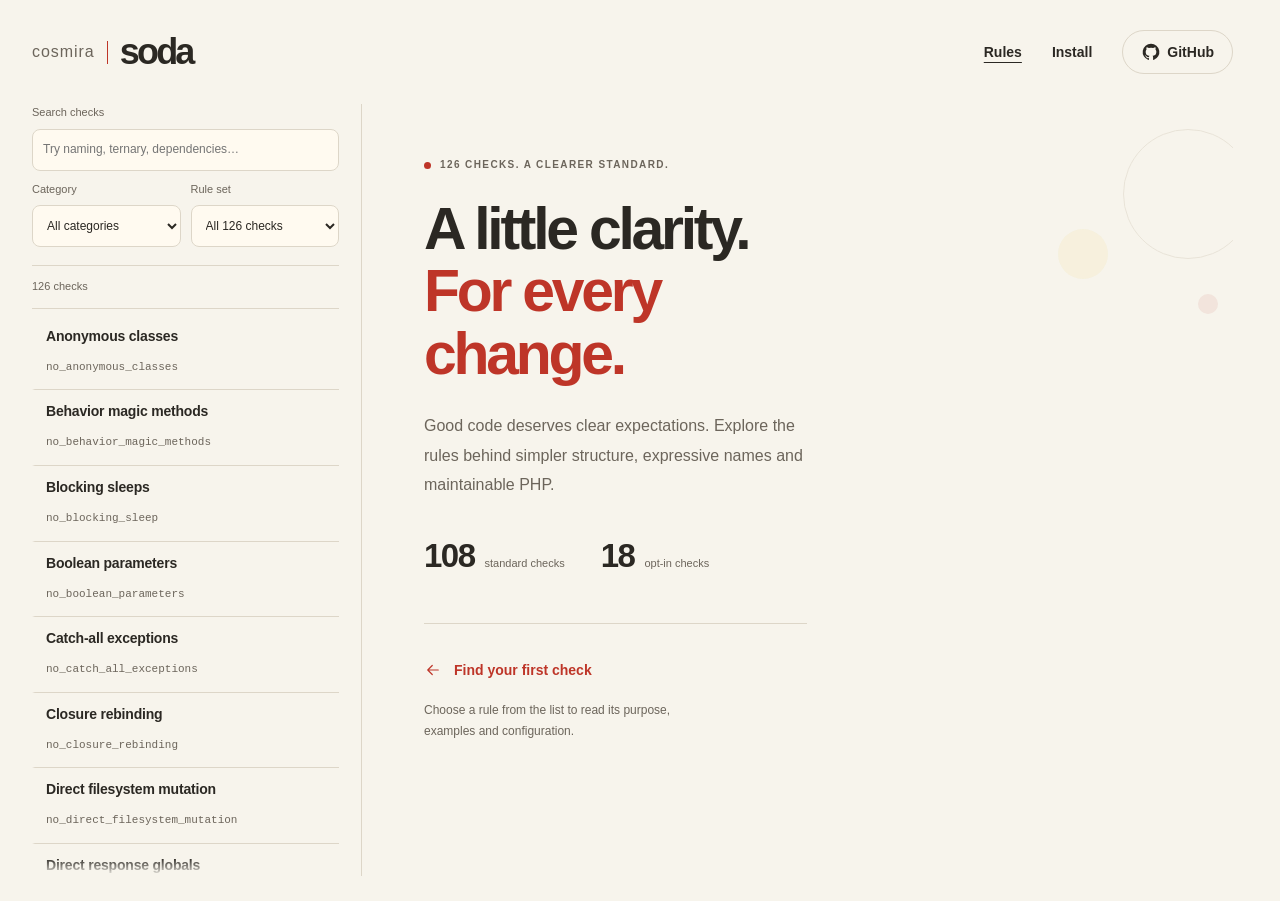
==== commit b96326d4: "Add Cosmira wordmark to site headers" ====
--- a/rules.html
+++ b/rules.html
@@ -24,7 +24,7 @@
     <symbol id="warning" viewBox="0 0 24 24"><circle cx="12" cy="12" r="9" fill="none" stroke="currentColor" stroke-width="1.6"/><path d="M12 7v6m0 3v.1" stroke="currentColor" stroke-width="1.8" stroke-linecap="round"/></symbol>
   </defs></svg><a class="skip" href="#main">Skip to content</a>
 <header class="topbar wrap">
-    <a class="brand" href="./" aria-label="Soda home"><span class="brand-mark" aria-hidden="true"><i></i><i></i><i></i></span><span class="brand-name">soda</span></a>
+    <a class="brand" href="./" aria-label="Cosmira Soda home"><!-- <span class="brand-mark" aria-hidden="true"><i></i><i></i><i></i></span> --><span class="brand-publisher">cosmira</span><span class="brand-name">soda</span></a>
     <nav class="nav" aria-label="Main navigation">
       <a href="rules.html" aria-current="page">Rules</a>
       <a class="nav-start" href="./#install">Install</a>
--- a/assets/site.css
+++ b/assets/site.css
@@ -33,7 +33,8 @@
 .skip { position: fixed; top: 12px; left: 12px; z-index: 10; padding: 12px 20px; border-radius: 10px; background: var(--yellow); color: #2b2823; clip-path: inset(50%); }
 .skip:focus { clip-path: none; }
 .topbar { min-height: 104px; display: flex; align-items: center; justify-content: space-between; gap: 32px; border: 0; }
-.brand { display: inline-flex; align-items: center; gap: 11px; color: var(--ink); font-size: inherit; letter-spacing: normal; line-height: 1; }
+.brand { display: inline-flex; align-items: center; gap: 12px; color: var(--ink); font-size: inherit; letter-spacing: normal; line-height: 1; white-space: nowrap; }
+.brand-publisher { display: inline-flex; align-items: center; min-height: 23px; padding-right: 12px; border-right: 1px solid var(--link); color: var(--muted); font-size: 16px; font-weight: 400; letter-spacing: .06em; }
 .brand-name { font-size: 36px; font-weight: 800; line-height: 1; letter-spacing: -2.8px; }
 .brand-mark { width: 35px; height: 35px; border-radius: 12px; background: var(--yellow); position: relative; transform: rotate(-9deg); }
 .brand-mark i { position: absolute; border-radius: 50%; background: var(--red); }
@@ -75,6 +76,8 @@
 @media (max-width: 520px) {
   .wrap { width: calc(100% - 24px); }
   .topbar { padding-inline: 8px; min-height: 80px; gap: 12px; }
+  .brand { gap: 8px; }
+  .brand-publisher { min-height: 21px; padding-right: 8px; font-size: 13px; }
   .brand-name { font-size: 31px; }
   .brand-mark { width: 31px; height: 31px; border-radius: 10px; }
   .brand-mark i:nth-child(2) { left: 19px; top: 4px; }
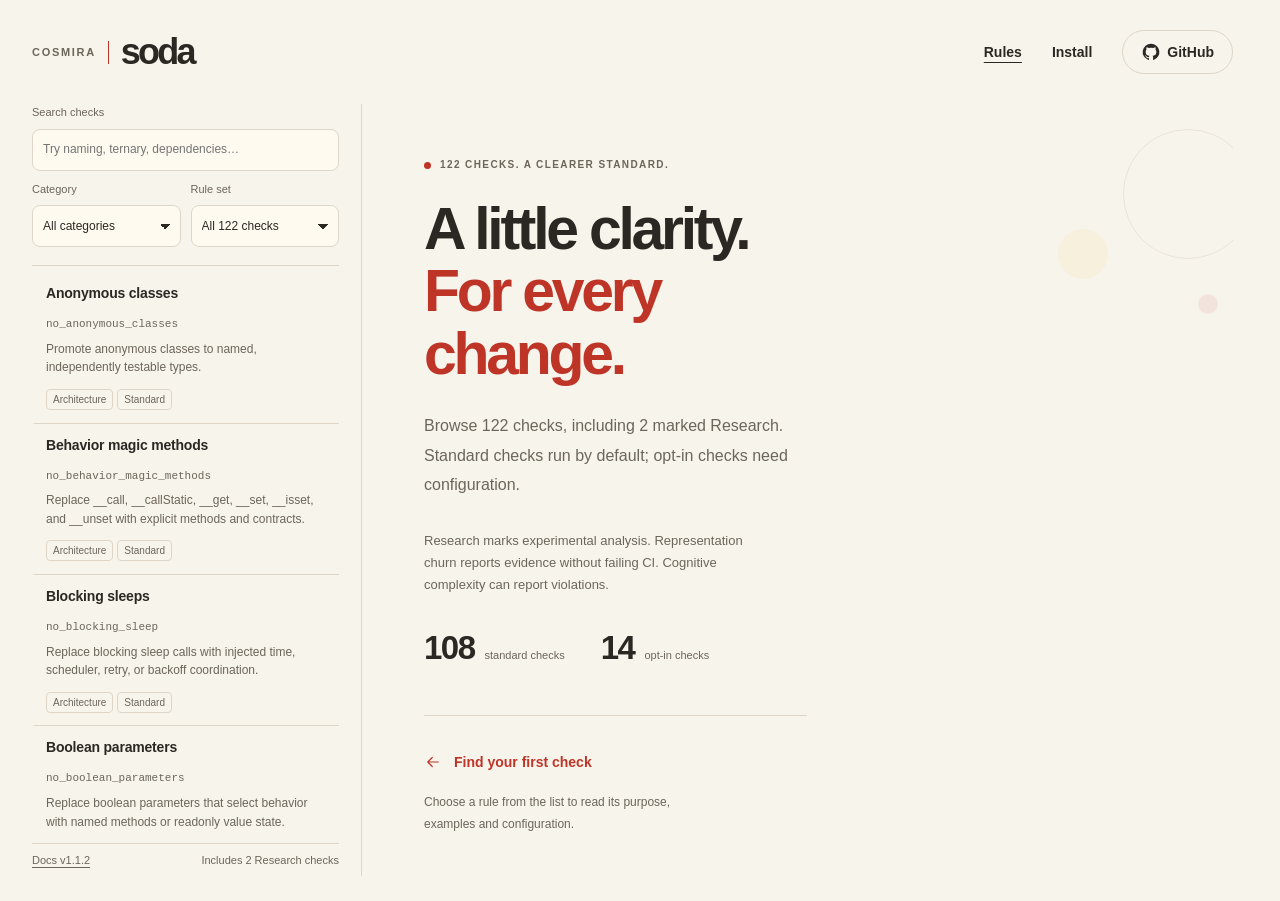
==== commit 14a95d17: "Improve Soda examples, rule documentation and genie animation" ====
--- a/rules.html
+++ b/rules.html
@@ -2,9 +2,26 @@
 <html lang="en">
 <head>
 <meta charset="utf-8"><meta name="viewport" content="width=device-width, initial-scale=1">
-<meta name="description" content="Explore all 126 Soda quality checks for PHP: examples, standard and opt-in rules, and configuration.">
+<meta name="description" content="Explore 122 Soda checks for PHP, including research diagnostics: examples, standard and opt-in rules, and configuration.">
 <meta name="theme-color" content="#f7f4ec"><link rel="icon" href="data:image/svg+xml,%3Csvg xmlns='http://www.w3.org/2000/svg' viewBox='0 0 64 64'%3E%3Crect width='64' height='64' rx='20' fill='%23f2d66d'/%3E%3Ccircle cx='25' cy='36' r='12' fill='%23be3528'/%3E%3Ccircle cx='43' cy='20' r='7' fill='%23be3528'/%3E%3Ccircle cx='45' cy='43' r='5' fill='%23be3528'/%3E%3C/svg%3E">
-<title>Soda — All 126 checks</title>
+<title>Soda — All 122 checks</title>
+<link rel="canonical" href="https://cosmira.github.io/rules.html">
+<meta property="og:type" content="website">
+<meta property="og:site_name" content="Soda">
+<meta property="og:title" content="Soda rules | PHP quality checks and research diagnostics">
+<meta property="og:description" content="Browse Soda quality rules and research diagnostics, with PHP examples, default and opt-in status, and configuration.">
+<meta property="og:url" content="https://cosmira.github.io/rules.html">
+<meta property="og:image" content="https://cosmira.github.io/assets/social-card.png">
+<meta property="og:image:type" content="image/png">
+<meta property="og:image:width" content="1200">
+<meta property="og:image:height" content="630">
+<meta property="og:image:alt" content="Soda. PHP code quality before review. Configurable checks for structure, complexity and naming.">
+<meta name="twitter:card" content="summary_large_image">
+<meta name="twitter:title" content="Soda rules | PHP quality checks and research diagnostics">
+<meta name="twitter:description" content="Browse Soda quality rules and research diagnostics, with PHP examples, default and opt-in status, and configuration.">
+<meta name="twitter:image" content="https://cosmira.github.io/assets/social-card.png">
+<meta name="twitter:image:alt" content="Soda. PHP code quality before review.">
+
 <link rel="stylesheet" href="assets/catalog.css">
 <link rel="stylesheet" href="assets/site.css">
 <link rel="stylesheet" href="assets/rule-panel.css">
@@ -13,7 +30,7 @@
 <script src="assets/highlight-11.12.0.js" defer></script>
 <script src="assets/rule-reader.js" defer></script>
 </head>
-<body class="catalog-page split-catalog">
+<body class="catalog-page split-catalog" data-docs-revision="b6334afde96c2ae42a4f7bb7a2eed799bcf7c90f">
   <svg class="icons" xmlns="http://www.w3.org/2000/svg" aria-hidden="true"><defs>
     <symbol id="arrow" viewBox="0 0 24 24"><path d="M5 12h14m-6-6 6 6-6 6" fill="none" stroke="currentColor" stroke-width="1.6" stroke-linecap="round" stroke-linejoin="round"/></symbol>
     <symbol id="external" viewBox="0 0 24 24"><path d="M6 18 18 6M6 6h12v12" fill="none" stroke="currentColor" stroke-width="1.6" stroke-linecap="round" stroke-linejoin="round"/></symbol>
@@ -32,156 +49,153 @@
     </nav>
   </header>
 <main class="wrap" id="main">
-<section class="intro page-heading" aria-labelledby="title"><div><div class="eyebrow">The Soda rule catalog</div><h1 id="title">Explore the rules.<br>Find your standard.</h1></div><p><strong>126 built-in checks.</strong> Browse examples and configuration for every one. Start with 108 standard checks, then explore 18 opt-in checks for your project.</p></section>
+<section class="intro page-heading" aria-labelledby="title"><div><div class="eyebrow">The Soda rule catalog</div><h1 id="title">Explore the rules.<br>Find your standard.</h1></div><p><strong>122 built-in checks.</strong> Browse examples and configuration for every one. Start with 108 standard checks, then explore 14 opt-in checks for your project.</p></section>
 <section class="catalog-workspace" id="catalog-workspace" aria-label="Browse quality checks">
   <div class="catalog-browser" id="catalog-browser" aria-label="Rule list">
-<form class="filters" role="search" aria-label="Find a quality check" onsubmit="return false"><label class="field">Search checks<input type="search" id="search" placeholder="Try naming, ternary, dependencies…" autocomplete="off"></label><label class="field">Category<select id="category" aria-label="Category"><option value="all">All categories</option><option value="Architecture">Architecture</option><option value="Complexity">Complexity</option><option value="Design">Design</option><option value="Documentation">Documentation</option><option value="Naming">Naming</option><option value="Structure">Structure</option><option value="Usage">Usage</option></select></label><label class="field">Rule set<select id="set" aria-label="Rule set"><option value="all">All 126 checks</option><option value="standard">Standard · 108</option><option value="optional">Opt-in · 18</option></select></label></form>
-<div class="results"><span role="status" id="count" aria-live="polite">126 checks</span><span>Read examples and configuration here on Soda.</span></div>
-<ul class="rule-list" id="rules"><li class="rule" data-category="Architecture" data-set="standard"><div><h2><a href="#no_anonymous_classes" aria-label="Anonymous classes: examples and configuration">Anonymous classes <span aria-hidden="true">→</span></a></h2><code>no_anonymous_classes</code><p>Promote the hidden responsibility to a named, independently testable type.</p></div><span class="category">Architecture</span><span class="set">Standard</span></li>
-<li class="rule" data-category="Architecture" data-set="standard"><div><h2><a href="#no_behavior_magic_methods" aria-label="Behavior magic methods: examples and configuration">Behavior magic methods <span aria-hidden="true">→</span></a></h2><code>no_behavior_magic_methods</code><p>Expose explicit methods so callers and tools can see the supported contract.</p></div><span class="category">Architecture</span><span class="set">Standard</span></li>
-<li class="rule" data-category="Architecture" data-set="standard"><div><h2><a href="#no_blocking_sleep" aria-label="Blocking sleeps: examples and configuration">Blocking sleeps <span aria-hidden="true">→</span></a></h2><code>no_blocking_sleep</code><p>Inject time and retry coordination rather than blocking inside application behavior.</p></div><span class="category">Architecture</span><span class="set">Standard</span></li>
-<li class="rule" data-category="Architecture" data-set="optional"><div><h2><a href="#no_boolean_parameters" aria-label="Boolean parameters: examples and configuration">Boolean parameters <span aria-hidden="true">→</span></a></h2><code>no_boolean_parameters</code><p>Separate behavior selected by a mode flag with named methods when useful. Boolean state is data; the rule recognizes direct readonly initialization, not every valid data flow.</p></div><span class="category">Architecture</span><span class="set">Opt-in</span></li>
-<li class="rule" data-category="Architecture" data-set="standard"><div><h2><a href="#no_catch_all_exceptions" aria-label="Catch-all exceptions: examples and configuration">Catch-all exceptions <span aria-hidden="true">→</span></a></h2><code>no_catch_all_exceptions</code><p>Return an explicit fallback value, propagate or translate the failure; avoid silently continuing after a broad catch.</p></div><span class="category">Architecture</span><span class="set">Standard</span></li>
-<li class="rule" data-category="Architecture" data-set="standard"><div><h2><a href="#no_closure_rebinding" aria-label="Closure rebinding: examples and configuration">Closure rebinding <span aria-hidden="true">→</span></a></h2><code>no_closure_rebinding</code><p>Pass an explicit collaborator instead of changing a closure scope at runtime.</p></div><span class="category">Architecture</span><span class="set">Standard</span></li>
-<li class="rule" data-category="Architecture" data-set="standard"><div><h2><a href="#no_direct_filesystem_mutation" aria-label="Direct filesystem mutation: examples and configuration">Direct filesystem mutation <span aria-hidden="true">→</span></a></h2><code>no_direct_filesystem_mutation</code><p>Move writes, deletes, moves, and provisioning behind an injected storage port.</p></div><span class="category">Architecture</span><span class="set">Standard</span></li>
-<li class="rule" data-category="Architecture" data-set="standard"><div><h2><a href="#no_direct_response_globals" aria-label="Direct response globals: examples and configuration">Direct response globals <span aria-hidden="true">→</span></a></h2><code>no_direct_response_globals</code><p>Return an explicit response and isolate headers, cookies, and sessions in adapters.</p></div><span class="category">Architecture</span><span class="set">Standard</span></li>
-<li class="rule" data-category="Architecture" data-set="standard"><div><h2><a href="#no_dynamic_invocation" aria-label="Dynamic invocations: examples and configuration">Dynamic invocations <span aria-hidden="true">→</span></a></h2><code>no_dynamic_invocation</code><p>Replace runtime-selected callables with an explicit interface or named dispatch map.</p></div><span class="category">Architecture</span><span class="set">Standard</span></li>
-<li class="rule" data-category="Architecture" data-set="standard"><div><h2><a href="#no_dynamic_properties" aria-label="Dynamic properties: examples and configuration">Dynamic properties <span aria-hidden="true">→</span></a></h2><code>no_dynamic_properties</code><p>Declare typed state or hydrate a named value object with a stable shape.</p></div><span class="category">Architecture</span><span class="set">Standard</span></li>
-<li class="rule" data-category="Architecture" data-set="standard"><div><h2><a href="#no_empty_local_interfaces" aria-label="Empty local interfaces: examples and configuration">Empty local interfaces <span aria-hidden="true">→</span></a></h2><code>no_empty_local_interfaces</code><p>Remove decorative marker interfaces; list required external protocols explicitly.</p></div><span class="category">Architecture</span><span class="set">Standard</span></li>
-<li class="rule" data-category="Architecture" data-set="standard"><div><h2><a href="#no_environment_reads" aria-label="Environment reads: examples and configuration">Environment reads <span aria-hidden="true">→</span></a></h2><code>no_environment_reads</code><p>Read environment variables once at the application boundary and inject typed configuration.</p></div><span class="category">Architecture</span><span class="set">Standard</span></li>
-<li class="rule" data-category="Architecture" data-set="optional"><div><h2><a href="#forbidden_dependencies" aria-label="Forbidden module dependencies: examples and configuration">Forbidden module dependencies <span aria-hidden="true">→</span></a></h2><code>forbidden_dependencies</code><p>Respect the configured dependency direction between namespace modules.</p></div><span class="category">Architecture</span><span class="set">Opt-in</span></li>
-<li class="rule" data-category="Architecture" data-set="standard"><div><h2><a href="#no_global_state" aria-label="Global state access: examples and configuration">Global state access <span aria-hidden="true">→</span></a></h2><code>no_global_state</code><p>Pass state explicitly through arguments or an injected state owner.</p></div><span class="category">Architecture</span><span class="set">Standard</span></li>
-<li class="rule" data-category="Architecture" data-set="standard"><div><h2><a href="#no_implicit_arguments" aria-label="Implicit arguments: examples and configuration">Implicit arguments <span aria-hidden="true">→</span></a></h2><code>no_implicit_arguments</code><p>Declare the callable contract with named parameters or a typed command object.</p></div><span class="category">Architecture</span><span class="set">Standard</span></li>
-<li class="rule" data-category="Architecture" data-set="standard"><div><h2><a href="#no_mode_parameters" aria-label="Mode parameters: examples and configuration">Mode parameters <span aria-hidden="true">→</span></a></h2><code>no_mode_parameters</code><p>Expose separate operations instead of selecting distinct operations with an input mode.</p></div><span class="category">Architecture</span><span class="set">Standard</span></li>
-<li class="rule" data-category="Architecture" data-set="standard"><div><h2><a href="#no_dependency_cycles" aria-label="Module dependency cycles: examples and configuration">Module dependency cycles <span aria-hidden="true">→</span></a></h2><code>no_dependency_cycles</code><p>Remove mutual module dependencies and mandatory constructor cycles; simplify collaboration rather than hiding a cycle with another layer.</p></div><span class="category">Architecture</span><span class="set">Standard</span></li>
-<li class="rule" data-category="Architecture" data-set="standard"><div><h2><a href="#no_native_deserialization" aria-label="Native deserialization: examples and configuration">Native deserialization <span aria-hidden="true">→</span></a></h2><code>no_native_deserialization</code><p>Decode validated scalar data and construct allowed types explicitly.</p></div><span class="category">Architecture</span><span class="set">Standard</span></li>
-<li class="rule" data-category="Architecture" data-set="optional"><div><h2><a href="#no_object_cloning" aria-label="Object cloning: examples and configuration">Object cloning <span aria-hidden="true">→</span></a></h2><code>no_object_cloning</code><p>This policy forbids every clone, including explicit copying APIs. Fresh construction satisfies it; clone-based value APIs require choosing a different rule selection.</p></div><span class="category">Architecture</span><span class="set">Opt-in</span></li>
-<li class="rule" data-category="Architecture" data-set="standard"><div><h2><a href="#no_process_configuration_mutation" aria-label="Process configuration mutation: examples and configuration">Process configuration mutation <span aria-hidden="true">→</span></a></h2><code>no_process_configuration_mutation</code><p>Configure ini, cwd, locale, and timezone once at the composition boundary.</p></div><span class="category">Architecture</span><span class="set">Standard</span></li>
+<form class="filters" role="search" aria-label="Find a quality check" onsubmit="return false"><label class="field">Search checks<input type="search" id="search" placeholder="Try naming, ternary, dependencies…" autocomplete="off"></label><label class="field">Category<select id="category" aria-label="Category"><option value="all">All categories</option><option value="Architecture">Architecture</option><option value="Complexity">Complexity</option><option value="Design">Design</option><option value="Documentation">Documentation</option><option value="Naming">Naming</option><option value="Structure">Structure</option><option value="Usage">Usage</option></select></label><label class="field">Rule set<select id="set" aria-label="Rule set"><option value="all">All 122 checks</option><option value="standard">Standard · 108</option><option value="optional">Opt-in · 14</option></select></label></form>
+<span role="status" id="count" aria-live="polite" style="position:absolute;width:1px;height:1px;overflow:hidden;clip-path:inset(50%);white-space:nowrap">122 checks</span>
+<ul class="rule-list" id="rules"><li class="rule" data-category="Architecture" data-set="standard"><div><h2><a href="#no_anonymous_classes" aria-label="Anonymous classes: examples and configuration">Anonymous classes <span aria-hidden="true">→</span></a></h2><code>no_anonymous_classes</code><p>Promote anonymous classes to named, independently testable types.</p></div><span class="category">Architecture</span><span class="set">Standard</span></li>
+<li class="rule" data-category="Architecture" data-set="standard"><div><h2><a href="#no_behavior_magic_methods" aria-label="Behavior magic methods: examples and configuration">Behavior magic methods <span aria-hidden="true">→</span></a></h2><code>no_behavior_magic_methods</code><p>Replace __call, __callStatic, __get, __set, __isset, and __unset with explicit methods and contracts.</p></div><span class="category">Architecture</span><span class="set">Standard</span></li>
+<li class="rule" data-category="Architecture" data-set="standard"><div><h2><a href="#no_blocking_sleep" aria-label="Blocking sleeps: examples and configuration">Blocking sleeps <span aria-hidden="true">→</span></a></h2><code>no_blocking_sleep</code><p>Replace blocking sleep calls with injected time, scheduler, retry, or backoff coordination.</p></div><span class="category">Architecture</span><span class="set">Standard</span></li>
+<li class="rule" data-category="Architecture" data-set="optional"><div><h2><a href="#no_boolean_parameters" aria-label="Boolean parameters: examples and configuration">Boolean parameters <span aria-hidden="true">→</span></a></h2><code>no_boolean_parameters</code><p>Replace boolean parameters that select behavior with named methods or readonly value state.</p></div><span class="category">Architecture</span><span class="set">Opt-in</span></li>
+<li class="rule" data-category="Architecture" data-set="standard"><div><h2><a href="#no_catch_all_exceptions" aria-label="Catch-all exceptions: examples and configuration">Catch-all exceptions <span aria-hidden="true">→</span></a></h2><code>no_catch_all_exceptions</code><p>Make broad catch (Throwable) / catch (Exception) blocks end with an explicit outcome: return a value, throw, or terminate the process.</p></div><span class="category">Architecture</span><span class="set">Standard</span></li>
+<li class="rule" data-category="Architecture" data-set="standard"><div><h2><a href="#no_closure_rebinding" aria-label="Closure rebinding: examples and configuration">Closure rebinding <span aria-hidden="true">→</span></a></h2><code>no_closure_rebinding</code><p>Forbid Closure::bind() and bindTo(); pass an explicit collaborator instead of changing a closure scope at runtime.</p></div><span class="category">Architecture</span><span class="set">Standard</span></li>
+<li class="rule" data-category="Architecture" data-set="standard"><div><h2><a href="#no_direct_filesystem_mutation" aria-label="Direct filesystem mutation: examples and configuration">Direct filesystem mutation <span aria-hidden="true">→</span></a></h2><code>no_direct_filesystem_mutation</code><p>Reports direct file writes, deletes, moves, and directory creation calls in application code.</p></div><span class="category">Architecture</span><span class="set">Standard</span></li>
+<li class="rule" data-category="Architecture" data-set="standard"><div><h2><a href="#no_direct_response_globals" aria-label="Direct response globals: examples and configuration">Direct response globals <span aria-hidden="true">→</span></a></h2><code>no_direct_response_globals</code><p>Reports header(), setcookie(), setrawcookie(), and session_start() calls that mutate response or session state outside an explicit boundary.</p></div><span class="category">Architecture</span><span class="set">Standard</span></li>
+<li class="rule" data-category="Architecture" data-set="standard"><div><h2><a href="#no_dynamic_invocation" aria-label="Dynamic invocations: examples and configuration">Dynamic invocations <span aria-hidden="true">→</span></a></h2><code>no_dynamic_invocation</code><p>Reports indirect callable helpers and method calls whose name is selected at runtime.</p></div><span class="category">Architecture</span><span class="set">Standard</span></li>
+<li class="rule" data-category="Architecture" data-set="standard"><div><h2><a href="#no_dynamic_properties" aria-label="Dynamic properties: examples and configuration">Dynamic properties <span aria-hidden="true">→</span></a></h2><code>no_dynamic_properties</code><p>Reports the #[AllowDynamicProperties] attribute that licenses undeclared object state.</p></div><span class="category">Architecture</span><span class="set">Standard</span></li>
+<li class="rule" data-category="Architecture" data-set="standard"><div><h2><a href="#no_empty_local_interfaces" aria-label="Empty local interfaces: examples and configuration">Empty local interfaces <span aria-hidden="true">→</span></a></h2><code>no_empty_local_interfaces</code><p>Reports local interfaces whose complete declared and inherited contract has no methods or properties.</p></div><span class="category">Architecture</span><span class="set">Standard</span></li>
+<li class="rule" data-category="Architecture" data-set="standard"><div><h2><a href="#no_environment_reads" aria-label="Environment reads: examples and configuration">Environment reads <span aria-hidden="true">→</span></a></h2><code>no_environment_reads</code><p>Reports env(), getenv(), putenv(), and $_ENV/$_SERVER access outside explicitly configured configuration boundaries.</p></div><span class="category">Architecture</span><span class="set">Standard</span></li>
+<li class="rule" data-category="Architecture" data-set="optional"><div><h2><a href="#forbidden_dependencies" aria-label="Forbidden module dependencies: examples and configuration">Forbidden module dependencies <span aria-hidden="true">→</span></a></h2><code>forbidden_dependencies</code><p>Enforce directed namespace boundaries: namespaces declared as source may not depend on the target namespaces you forbid.</p></div><span class="category">Architecture</span><span class="set">Opt-in</span></li>
+<li class="rule" data-category="Architecture" data-set="standard"><div><h2><a href="#no_global_state" aria-label="Global state access: examples and configuration">Global state access <span aria-hidden="true">→</span></a></h2><code>no_global_state</code><p>Reports global statements and $GLOBALS access.</p></div><span class="category">Architecture</span><span class="set">Standard</span></li>
+<li class="rule" data-category="Architecture" data-set="standard"><div><h2><a href="#no_implicit_arguments" aria-label="Implicit arguments: examples and configuration">Implicit arguments <span aria-hidden="true">→</span></a></h2><code>no_implicit_arguments</code><p>Reports func_get_args(), func_get_arg(), and func_num_args() calls.</p></div><span class="category">Architecture</span><span class="set">Standard</span></li>
+<li class="rule" data-category="Architecture" data-set="standard"><div><h2><a href="#no_mode_parameters" aria-label="Mode parameters: examples and configuration">Mode parameters <span aria-hidden="true">→</span></a></h2><code>no_mode_parameters</code><p>Reports parameters whose value selects between distinct operations inside a callable.</p></div><span class="category">Architecture</span><span class="set">Standard</span></li>
+<li class="rule" data-category="Architecture" data-set="standard"><div><h2><a href="#no_dependency_cycles" aria-label="Module dependency cycles: examples and configuration">Module dependency cycles <span aria-hidden="true">→</span></a></h2><code>no_dependency_cycles</code><p>Detects module dependency cycles and required constructor cycles, with concrete paths and file evidence.</p></div><span class="category">Architecture</span><span class="set">Standard</span></li>
+<li class="rule" data-category="Architecture" data-set="standard"><div><h2><a href="#no_native_deserialization" aria-label="Native deserialization: examples and configuration">Native deserialization <span aria-hidden="true">→</span></a></h2><code>no_native_deserialization</code><p>Reports unserialize() calls.</p></div><span class="category">Architecture</span><span class="set">Standard</span></li>
+<li class="rule" data-category="Architecture" data-set="optional"><div><h2><a href="#no_object_cloning" aria-label="Object cloning: examples and configuration">Object cloning <span aria-hidden="true">→</span></a></h2><code>no_object_cloning</code><p>Construct a new value instead of copying an object with clone.</p></div><span class="category">Architecture</span><span class="set">Opt-in</span></li>
+<li class="rule" data-category="Architecture" data-set="standard"><div><h2><a href="#no_process_configuration_mutation" aria-label="Process configuration mutation: examples and configuration">Process configuration mutation <span aria-hidden="true">→</span></a></h2><code>no_process_configuration_mutation</code><p>Do not mutate ini settings, working directory, locale, or timezone from analyzed code; configure the runtime through php.ini or deployment configuration.</p></div><span class="category">Architecture</span><span class="set">Standard</span></li>
 <li class="rule" data-category="Architecture" data-set="standard"><div><h2><a href="#no_reflection" aria-label="Reflection usage: examples and configuration">Reflection usage <span aria-hidden="true">→</span></a></h2><code>no_reflection</code><p>Replace reflective construction with explicit factories, mapping, or framework conventions.</p></div><span class="category">Architecture</span><span class="set">Standard</span></li>
-<li class="rule" data-category="Architecture" data-set="standard"><div><h2><a href="#no_repeated_type_dispatch" aria-label="Repeated type dispatch: examples and configuration">Repeated type dispatch <span aria-hidden="true">→</span></a></h2><code>no_repeated_type_dispatch</code><p>Centralize repeated dispatch of the same type or discriminator family.</p></div><span class="category">Architecture</span><span class="set">Standard</span></li>
-<li class="rule" data-category="Architecture" data-set="standard"><div><h2><a href="#no_runtime_code_evaluation" aria-label="Runtime code evaluation: examples and configuration">Runtime code evaluation <span aria-hidden="true">→</span></a></h2><code>no_runtime_code_evaluation</code><p>Represent policy as typed code or validated data instead of evaluating generated source.</p></div><span class="category">Architecture</span><span class="set">Standard</span></li>
-<li class="rule" data-category="Architecture" data-set="optional"><div><h2><a href="#no_runtime_contract_probes" aria-label="Runtime contract probes: examples and configuration">Runtime contract probes <span aria-hidden="true">→</span></a></h2><code>no_runtime_contract_probes</code><p>Require an interface or typed value instead of discovering capabilities at runtime.</p></div><span class="category">Architecture</span><span class="set">Opt-in</span></li>
-<li class="rule" data-category="Architecture" data-set="standard"><div><h2><a href="#no_runtime_hooks" aria-label="Runtime hooks: examples and configuration">Runtime hooks <span aria-hidden="true">→</span></a></h2><code>no_runtime_hooks</code><p>Register lifecycle and error handling once at an explicit application boundary.</p></div><span class="category">Architecture</span><span class="set">Standard</span></li>
-<li class="rule" data-category="Architecture" data-set="standard"><div><h2><a href="#no_runtime_includes" aria-label="Runtime includes: examples and configuration">Runtime includes <span aria-hidden="true">→</span></a></h2><code>no_runtime_includes</code><p>Use autoloaded collaborators or validated data configuration instead of runtime includes.</p></div><span class="category">Architecture</span><span class="set">Standard</span></li>
-<li class="rule" data-category="Architecture" data-set="standard"><div><h2><a href="#no_runtime_type_aliases" aria-label="Runtime type aliases: examples and configuration">Runtime type aliases <span aria-hidden="true">→</span></a></h2><code>no_runtime_type_aliases</code><p>Migrate callers explicitly or introduce a visible adapter type.</p></div><span class="category">Architecture</span><span class="set">Standard</span></li>
-<li class="rule" data-category="Architecture" data-set="optional"><div><h2><a href="#no_service_locator_calls" aria-label="Service locator calls: examples and configuration">Service locator calls <span aria-hidden="true">→</span></a></h2><code>no_service_locator_calls</code><p>Declare dependencies in the constructor instead of pulling them from a global container.</p></div><span class="category">Architecture</span><span class="set">Opt-in</span></li>
-<li class="rule" data-category="Architecture" data-set="standard"><div><h2><a href="#no_singleton_access" aria-label="Singleton access: examples and configuration">Singleton access <span aria-hidden="true">→</span></a></h2><code>no_singleton_access</code><p>Construct collaborators at the composition root and inject their explicit lifetime.</p></div><span class="category">Architecture</span><span class="set">Standard</span></li>
-<li class="rule" data-category="Architecture" data-set="optional"><div><h2><a href="#no_static_mutable_properties" aria-label="Static mutable state: examples and configuration">Static mutable state <span aria-hidden="true">→</span></a></h2><code>no_static_mutable_properties</code><p>Put shared mutable state in an injected object with explicit lifetime and ownership.</p></div><span class="category">Architecture</span><span class="set">Opt-in</span></li>
-<li class="rule" data-category="Architecture" data-set="standard"><div><h2><a href="#no_subprocess_execution" aria-label="Subprocess execution: examples and configuration">Subprocess execution <span aria-hidden="true">→</span></a></h2><code>no_subprocess_execution</code><p>Wrap the external capability in a typed gateway with explicit failures.</p></div><span class="category">Architecture</span><span class="set">Standard</span></li>
-<li class="rule" data-category="Architecture" data-set="standard"><div><h2><a href="#no_error_suppression" aria-label="Suppressed errors: examples and configuration">Suppressed errors <span aria-hidden="true">→</span></a></h2><code>no_error_suppression</code><p>Handle, translate, or deliberately propagate the failure instead of hiding it.</p></div><span class="category">Architecture</span><span class="set">Standard</span></li>
-<li class="rule" data-category="Architecture" data-set="standard"><div><h2><a href="#no_symbol_table_mutation" aria-label="Symbol-table mutation: examples and configuration">Symbol-table mutation <span aria-hidden="true">→</span></a></h2><code>no_symbol_table_mutation</code><p>Map named input fields explicitly instead of manufacturing local variables.</p></div><span class="category">Architecture</span><span class="set">Standard</span></li>
-<li class="rule" data-category="Architecture" data-set="standard"><div><h2><a href="#no_redundant_local_interfaces" aria-label="Unconsumed local interfaces: examples and configuration">Unconsumed local interfaces <span aria-hidden="true">→</span></a></h2><code>no_redundant_local_interfaces</code><p>List externally consumed interfaces in contracts. Remove only unused interfaces; an implements clause alone is not a type consumer for this policy.</p></div><span class="category">Architecture</span><span class="set">Standard</span></li>
-<li class="rule" data-category="Architecture" data-set="standard"><div><h2><a href="#no_untyped_parameters" aria-label="Untyped parameters: examples and configuration">Untyped parameters <span aria-hidden="true">→</span></a></h2><code>no_untyped_parameters</code><p>Declare accepted parameter types. Use mixed to preserve an untyped inherited contract; do not narrow its accepted inputs.</p></div><span class="category">Architecture</span><span class="set">Standard</span></li>
-<li class="rule" data-category="Complexity" data-set="standard"><div><h2><a href="#no_assignment_in_condition" aria-label="Assignments inside conditions: examples and configuration">Assignments inside conditions <span aria-hidden="true">→</span></a></h2><code>no_assignment_in_condition</code><p>Assign first, then make the condition a pure question with no hidden state change.</p></div><span class="category">Complexity</span><span class="set">Standard</span></li>
-<li class="rule" data-category="Complexity" data-set="standard"><div><h2><a href="#no_assignment_in_return" aria-label="Assignments inside returns: examples and configuration">Assignments inside returns <span aria-hidden="true">→</span></a></h2><code>no_assignment_in_return</code><p>Keep hidden local and nested writes out of returns; direct named owner updates and lazy initialization are accepted. Preserve evaluation order and reference semantics.</p></div><span class="category">Complexity</span><span class="set">Standard</span></li>
-<li class="rule" data-category="Complexity" data-set="standard"><div><h2><a href="#max_boolean_conditions" aria-label="Boolean conditions: examples and configuration">Boolean conditions <span aria-hidden="true">→</span></a></h2><code>max_boolean_conditions</code><p>Give a repeated or complex decision a useful name, usually with a local value or private predicate. A policy object needs an independent responsibility.</p></div><span class="category">Complexity</span><span class="set">Standard</span></li>
-<li class="rule" data-category="Complexity" data-set="standard"><div><h2><a href="#no_chained_assignments" aria-label="Chained assignments: examples and configuration">Chained assignments <span aria-hidden="true">→</span></a></h2><code>no_chained_assignments</code><p>Use separate assignments without duplicating evaluation or changing reference semantics.</p></div><span class="category">Complexity</span><span class="set">Standard</span></li>
-<li class="rule" data-category="Complexity" data-set="standard"><div><h2><a href="#max_cognitive_complexity" aria-label="Cognitive complexity (research): examples and configuration">Cognitive complexity (research) <span aria-hidden="true">→</span></a></h2><code>max_cognitive_complexity</code><p>Inspect the reported evidence in the calling scenario. This experimental measurement does not mandate more classes, traits or value objects.</p></div><span class="category">Complexity</span><span class="set">Standard</span></li>
-<li class="rule" data-category="Complexity" data-set="standard"><div><h2><a href="#prefer_combined_conditions" aria-label="Combinable nested conditions: examples and configuration">Combinable nested conditions <span aria-hidden="true">→</span></a></h2><code>prefer_combined_conditions</code><p>Use (outer) &amp;&amp; (inner) for two simple conditions guarding one block; preserve short-circuiting, comments and domain distinctions.</p></div><span class="category">Complexity</span><span class="set">Standard</span></li>
-<li class="rule" data-category="Complexity" data-set="standard"><div><h2><a href="#no_complex_control_conditions" aria-label="Complex control conditions: examples and configuration">Complex control conditions <span aria-hidden="true">→</span></a></h2><code>no_complex_control_conditions</code><p>Group mixed logical families with parentheses that preserve evaluation order; keep fluent predicates inline.</p></div><span class="category">Complexity</span><span class="set">Standard</span></li>
-<li class="rule" data-category="Complexity" data-set="standard"><div><h2><a href="#max_consecutive_local_assignments" aria-label="Consecutive initial local assignments: examples and configuration">Consecutive initial local assignments <span aria-hidden="true">→</span></a></h2><code>max_consecutive_local_assignments</code><p>Review long local preparation sequences and name a meaningful calculation when it clarifies the scenario.</p></div><span class="category">Complexity</span><span class="set">Standard</span></li>
-<li class="rule" data-category="Complexity" data-set="standard"><div><h2><a href="#max_control_nesting" aria-label="Control structure nesting: examples and configuration">Control structure nesting <span aria-hidden="true">→</span></a></h2><code>max_control_nesting</code><p>Return early for exceptional paths and extract the nested happy-path behavior into a named method.</p></div><span class="category">Complexity</span><span class="set">Standard</span></li>
-<li class="rule" data-category="Complexity" data-set="standard"><div><h2><a href="#max_cyclomatic_complexity" aria-label="Cyclomatic complexity: examples and configuration">Cyclomatic complexity <span aria-hidden="true">→</span></a></h2><code>max_cyclomatic_complexity</code><p>Review branches and duplicate decisions. Guards can reduce nesting but do not reduce this score; use a private method for a named step or an object for an independent responsibility.</p></div><span class="category">Complexity</span><span class="set">Standard</span></li>
-<li class="rule" data-category="Complexity" data-set="standard"><div><h2><a href="#no_declarations_before_early_exit" aria-label="Declarations before early exits: examples and configuration">Declarations before early exits <span aria-hidden="true">→</span></a></h2><code>no_declarations_before_early_exit</code><p>Declare the variable below the guard clause so the early-exit path skips the work; keep evaluation order when moving it.</p></div><span class="category">Complexity</span><span class="set">Standard</span></li>
-<li class="rule" data-category="Complexity" data-set="standard"><div><h2><a href="#no_else_branches" aria-label="Else/elseif branches: examples and configuration">Else/elseif branches <span aria-hidden="true">→</span></a></h2><code>no_else_branches</code><p>Remove alternatives only after a proven unconditional exit; preserve meaningful mutually exclusive branches.</p></div><span class="category">Complexity</span><span class="set">Standard</span></li>
-<li class="rule" data-category="Complexity" data-set="standard"><div><h2><a href="#no_empty_finally_blocks" aria-label="Empty finally blocks: examples and configuration">Empty finally blocks <span aria-hidden="true">→</span></a></h2><code>no_empty_finally_blocks</code><p>Remove empty cleanup syntax carefully; a try without catch cannot remain alone. Preserve meaningful explanations.</p></div><span class="category">Complexity</span><span class="set">Standard</span></li>
-<li class="rule" data-category="Complexity" data-set="standard"><div><h2><a href="#max_statements_per_callable" aria-label="Executable statements per callable: examples and configuration">Executable statements per callable <span aria-hidden="true">→</span></a></h2><code>max_statements_per_callable</code><p>Name a cohesive step when it clarifies the operation; do not extract forwarding methods solely to lower the count.</p></div><span class="category">Complexity</span><span class="set">Standard</span></li>
-<li class="rule" data-category="Complexity" data-set="standard"><div><h2><a href="#no_identical_branches" aria-label="Identical branch bodies: examples and configuration">Identical branch bodies <span aria-hidden="true">→</span></a></h2><code>no_identical_branches</code><p>Consolidate identical operations when useful; preserve condition effects, selection order and unmatched-value behavior.</p></div><span class="category">Complexity</span><span class="set">Standard</span></li>
-<li class="rule" data-category="Complexity" data-set="optional"><div><h2><a href="#max_iterator_nesting" aria-label="Iteration depth across callbacks: examples and configuration">Iteration depth across callbacks <span aria-hidden="true">→</span></a></h2><code>max_iterator_nesting</code><p>Name inner transformations when nested iteration hides a meaningful operation.</p></div><span class="category">Complexity</span><span class="set">Opt-in</span></li>
-<li class="rule" data-category="Complexity" data-set="standard"><div><h2><a href="#prefer_continue" aria-label="Loops ending in a wrapped remainder: examples and configuration">Loops ending in a wrapped remainder <span aria-hidden="true">→</span></a></h2><code>prefer_continue</code><p>Flatten nested control flow behind a trailing condition; preserve preceding work and accept flat positive branches.</p></div><span class="category">Complexity</span><span class="set">Standard</span></li>
-<li class="rule" data-category="Complexity" data-set="standard"><div><h2><a href="#no_repeated_compound_conditions" aria-label="Methods repeating a compound condition: examples and configuration">Methods repeating a compound condition <span aria-hidden="true">→</span></a></h2><code>no_repeated_compound_conditions</code><p>Extract a named predicate when the repeated conditions express the same decision. Reevaluate it at each use; do not cache mutable state.</p></div><span class="category">Complexity</span><span class="set">Standard</span></li>
-<li class="rule" data-category="Complexity" data-set="standard"><div><h2><a href="#no_nested_ternary" aria-label="Nested full ternaries: examples and configuration">Nested full ternaries <span aria-hidden="true">→</span></a></h2><code>no_nested_ternary</code><p>Name the inner decision or use explicit control flow; keep shorthand fallbacks and evaluation order intact.</p></div><span class="category">Complexity</span><span class="set">Standard</span></li>
-<li class="rule" data-category="Complexity" data-set="standard"><div><h2><a href="#no_redundant_boolean_comparisons" aria-label="Redundant boolean comparisons: examples and configuration">Redundant boolean comparisons <span aria-hidden="true">→</span></a></h2><code>no_redundant_boolean_comparisons</code><p>Use the proven boolean expression or its negation once; retain strict checks on values whose type is unknown.</p></div><span class="category">Complexity</span><span class="set">Standard</span></li>
-<li class="rule" data-category="Complexity" data-set="standard"><div><h2><a href="#no_redundant_boolean_returns" aria-label="Redundant boolean return branches: examples and configuration">Redundant boolean return branches <span aria-hidden="true">→</span></a></h2><code>no_redundant_boolean_returns</code><p>Return the condition as bool or its negation once; preserve branch effects and lexical boundaries.</p></div><span class="category">Complexity</span><span class="set">Standard</span></li>
-<li class="rule" data-category="Complexity" data-set="optional"><div><h2><a href="#no_redundant_rethrow" aria-label="Redundant rethrow: examples and configuration">Redundant rethrow <span aria-hidden="true">→</span></a></h2><code>no_redundant_rethrow</code><p>Review a catch that only rethrows. Keep logging, translation, variable bindings and shielding of later handlers intact.</p></div><span class="category">Complexity</span><span class="set">Opt-in</span></li>
-<li class="rule" data-category="Complexity" data-set="standard"><div><h2><a href="#no_repeated_string_literals" aria-label="Repeated expression string literals: examples and configuration">Repeated expression string literals <span aria-hidden="true">→</span></a></h2><code>no_repeated_string_literals</code><p>Name a repeated protocol value when it has one meaning; literal array keys are excluded by default.</p></div><span class="category">Complexity</span><span class="set">Standard</span></li>
-<li class="rule" data-category="Complexity" data-set="standard"><div><h2><a href="#prefer_null_coalesce_assignment" aria-label="Repeated null-coalesce targets: examples and configuration">Repeated null-coalesce targets <span aria-hidden="true">→</span></a></h2><code>prefer_null_coalesce_assignment</code><p>Assign the fallback with the ??= operator; targets evaluated through calls stay outside the comparison.</p></div><span class="category">Complexity</span><span class="set">Standard</span></li>
-<li class="rule" data-category="Complexity" data-set="optional"><div><h2><a href="#max_return_statements" aria-label="Return statements: examples and configuration">Return statements <span aria-hidden="true">→</span></a></h2><code>max_return_statements</code><p>This counts all returns, including guards. Review the whole scenario alongside nesting; do not add intermediary classes solely to move exits elsewhere.</p></div><span class="category">Complexity</span><span class="set">Opt-in</span></li>
-<li class="rule" data-category="Complexity" data-set="standard"><div><h2><a href="#no_return_in_finally" aria-label="Returns inside finally: examples and configuration">Returns inside finally <span aria-hidden="true">→</span></a></h2><code>no_return_in_finally</code><p>Keep cleanup in finally and return from the normal control flow without replacing pending outcomes.</p></div><span class="category">Complexity</span><span class="set">Standard</span></li>
-<li class="rule" data-category="Complexity" data-set="optional"><div><h2><a href="#no_repeated_branch_tail" aria-label="Shared branch tails: examples and configuration">Shared branch tails <span aria-hidden="true">→</span></a></h2><code>no_repeated_branch_tail</code><p>Move shared final work after an exhaustive decision when evaluation order and exceptional paths stay intact.</p></div><span class="category">Complexity</span><span class="set">Opt-in</span></li>
-<li class="rule" data-category="Complexity" data-set="standard"><div><h2><a href="#prefer_combined_guards" aria-label="Split identical guards: examples and configuration">Split identical guards <span aria-hidden="true">→</span></a></h2><code>prefer_combined_guards</code><p>Combine consecutive guards with || while preserving condition evaluation order; exits are compared by printed expression.</p></div><span class="category">Complexity</span><span class="set">Standard</span></li>
-<li class="rule" data-category="Complexity" data-set="standard"><div><h2><a href="#no_useless_return" aria-label="Trailing bare returns: examples and configuration">Trailing bare returns <span aria-hidden="true">→</span></a></h2><code>no_useless_return</code><p>Remove a bare return at the end of a callable; preserve guards, explicit values and reference contracts.</p></div><span class="category">Complexity</span><span class="set">Standard</span></li>
-<li class="rule" data-category="Complexity" data-set="standard"><div><h2><a href="#max_try_catch_blocks" aria-label="Try/catch blocks: examples and configuration">Try/catch blocks <span aria-hidden="true">→</span></a></h2><code>max_try_catch_blocks</code><p>Catch failures at one boundary and translate them once instead of mixing recovery with core behavior.</p></div><span class="category">Complexity</span><span class="set">Standard</span></li>
-<li class="rule" data-category="Complexity" data-set="standard"><div><h2><a href="#no_unneeded_ternary" aria-label="Unneeded boolean ternaries: examples and configuration">Unneeded boolean ternaries <span aria-hidden="true">→</span></a></h2><code>no_unneeded_ternary</code><p>Preserve boolean conversion and evaluate the condition once when removing literal boolean branches; preserve short-circuit branch effects.</p></div><span class="category">Complexity</span><span class="set">Standard</span></li>
-<li class="rule" data-category="Complexity" data-set="standard"><div><h2><a href="#no_useless_concat" aria-label="Unneeded literal concatenations: examples and configuration">Unneeded literal concatenations <span aria-hidden="true">→</span></a></h2><code>no_useless_concat</code><p>Combine same-line string literals while preserving bytes and escaping; keep multiline text layout.</p></div><span class="category">Complexity</span><span class="set">Standard</span></li>
-<li class="rule" data-category="Design" data-set="standard"><div><h2><a href="#repeated_owner_concern" aria-label="Copied owner concerns: examples and configuration">Copied owner concerns <span aria-hidden="true">→</span></a></h2><code>repeated_owner_concern</code><p>Share a concern when the copied stateful methods express one behavior contract; document the owner requirements.</p></div><span class="category">Design</span><span class="set">Standard</span></li>
-<li class="rule" data-category="Design" data-set="standard"><div><h2><a href="#fragmented_owner_behavior" aria-label="Fragmented owner behavior: examples and configuration">Fragmented owner behavior <span aria-hidden="true">→</span></a></h2><code>fragmented_owner_behavior</code><p>Keep operations with the owner of their state; a concern can organize related behavior without new operation classes.</p></div><span class="category">Design</span><span class="set">Standard</span></li>
-<li class="rule" data-category="Design" data-set="standard"><div><h2><a href="#repeated_foreign_state_decision" aria-label="Repeated foreign state decisions: examples and configuration">Repeated foreign state decisions <span aria-hidden="true">→</span></a></h2><code>repeated_foreign_state_decision</code><p>Give a repeated domain question a name on its owner; a concern can organize related owner behavior.</p></div><span class="category">Design</span><span class="set">Standard</span></li>
-<li class="rule" data-category="Design" data-set="standard"><div><h2><a href="#repeated_foreign_state_update" aria-label="Repeated foreign state updates: examples and configuration">Repeated foreign state updates <span aria-hidden="true">→</span></a></h2><code>repeated_foreign_state_update</code><p>Give repeated arithmetic over owner state a named owner operation; preserve deliberate record APIs and do not infer atomicity.</p></div><span class="category">Design</span><span class="set">Standard</span></li>
-<li class="rule" data-category="Design" data-set="optional"><div><h2><a href="#repeated_method_calls" aria-label="Repeated method call research: examples and configuration">Repeated method call research <span aria-hidden="true">→</span></a></h2><code>repeated_method_calls</code><p>Review receiver state, input stability and effects before reusing a call result.</p></div><span class="category">Design</span><span class="set">Opt-in</span></li>
-<li class="rule" data-category="Design" data-set="standard"><div><h2><a href="#repeated_configuration_sequence" aria-label="Repeated object configuration: examples and configuration">Repeated object configuration <span aria-hidden="true">→</span></a></h2><code>repeated_configuration_sequence</code><p>Consider a fluent object or named construction for repeated setup; keep execution and evaluation order explicit.</p></div><span class="category">Design</span><span class="set">Standard</span></li>
-<li class="rule" data-category="Design" data-set="optional"><div><h2><a href="#data_clumps" aria-label="Repeated parameter groups: examples and configuration">Repeated parameter groups <span aria-hidden="true">→</span></a></h2><code>data_clumps</code><p>Review whether repeated typed parameters share a domain meaning before introducing an object.</p></div><span class="category">Design</span><span class="set">Opt-in</span></li>
-<li class="rule" data-category="Design" data-set="standard"><div><h2><a href="#representation_churn" aria-label="Representation research candidates: examples and configuration">Representation research candidates <span aria-hidden="true">→</span></a></h2><code>representation_churn</code><p>Inspect the actual data path, contracts and boundary purpose before changing its representation.</p></div><span class="category">Design</span><span class="set">Standard</span></li>
-<li class="rule" data-category="Design" data-set="standard"><div><h2><a href="#scattered_owner_concern" aria-label="Scattered owner concerns: examples and configuration">Scattered owner concerns <span aria-hidden="true">→</span></a></h2><code>scattered_owner_concern</code><p>Group related methods beside their state; consider a concern when a separate file improves navigation.</p></div><span class="category">Design</span><span class="set">Standard</span></li>
-<li class="rule" data-category="Documentation" data-set="standard"><div><h2><a href="#no_consecutive_block_comments" aria-label="Consecutive block comments: examples and configuration">Consecutive block comments <span aria-hidden="true">→</span></a></h2><code>no_consecutive_block_comments</code><p>Merge adjacent block comments, keeping the description and PHPDoc tags together.</p></div><span class="category">Documentation</span><span class="set">Standard</span></li>
-<li class="rule" data-category="Documentation" data-set="standard"><div><h2><a href="#multiline_constant_phpdoc" aria-label="Multiline constant PHPDoc: examples and configuration">Multiline constant PHPDoc <span aria-hidden="true">→</span></a></h2><code>multiline_constant_phpdoc</code><p>Describe each constant in a multiline PHPDoc block before any tags; tags alone do not explain its purpose.</p></div><span class="category">Documentation</span><span class="set">Standard</span></li>
-<li class="rule" data-category="Documentation" data-set="standard"><div><h2><a href="#multiline_method_phpdoc" aria-label="Multiline method PHPDoc: examples and configuration">Multiline method PHPDoc <span aria-hidden="true">→</span></a></h2><code>multiline_method_phpdoc</code><p>Describe each method in a multiline PHPDoc block before any tags; tags alone do not explain its purpose.</p></div><span class="category">Documentation</span><span class="set">Standard</span></li>
-<li class="rule" data-category="Documentation" data-set="standard"><div><h2><a href="#multiline_property_phpdoc" aria-label="Multiline property PHPDoc: examples and configuration">Multiline property PHPDoc <span aria-hidden="true">→</span></a></h2><code>multiline_property_phpdoc</code><p>Describe each property in a multiline PHPDoc block before any tags; tags alone do not explain its purpose.</p></div><span class="category">Documentation</span><span class="set">Standard</span></li>
-<li class="rule" data-category="Documentation" data-set="optional"><div><h2><a href="#no_vacuous_docblocks" aria-label="Vacuous PHPDoc: examples and configuration">Vacuous PHPDoc <span aria-hidden="true">→</span></a></h2><code>no_vacuous_docblocks</code><p>Describe the member&#x27;s purpose in its PHPDoc, or delete the comment when the declaration already says enough.</p></div><span class="category">Documentation</span><span class="set">Opt-in</span></li>
-<li class="rule" data-category="Naming" data-set="optional"><div><h2><a href="#boolean_methods_without_prefix" aria-label="Boolean method prefixes: examples and configuration">Boolean method prefixes <span aria-hidden="true">→</span></a></h2><code>boolean_methods_without_prefix</code><p>Name the method as a question with is, has, can, should, or another explicit predicate prefix.</p></div><span class="category">Naming</span><span class="set">Opt-in</span></li>
-<li class="rule" data-category="Naming" data-set="standard"><div><h2><a href="#class_name_length" aria-label="Class name length: examples and configuration">Class name length <span aria-hidden="true">→</span></a></h2><code>class_name_length</code><p>Name one domain role; a compound sentence usually signals that the class owns multiple responsibilities.</p></div><span class="category">Naming</span><span class="set">Standard</span></li>
-<li class="rule" data-category="Naming" data-set="optional"><div><h2><a href="#no_dumpster_suffixes" aria-label="Generic type suffixes: examples and configuration">Generic type suffixes <span aria-hidden="true">→</span></a></h2><code>no_dumpster_suffixes</code><p>Name what the type does instead of a job category such as Manager, Helper, Util or Service.</p></div><span class="category">Naming</span><span class="set">Opt-in</span></li>
-<li class="rule" data-category="Naming" data-set="standard"><div><h2><a href="#method_name_length" aria-label="Method name length: examples and configuration">Method name length <span aria-hidden="true">→</span></a></h2><code>method_name_length</code><p>Name one clear action; if the name needs several clauses, split the method’s responsibilities.</p></div><span class="category">Naming</span><span class="set">Standard</span></li>
-<li class="rule" data-category="Naming" data-set="standard"><div><h2><a href="#namespace_name_length" aria-label="Namespace name length: examples and configuration">Namespace name length <span aria-hidden="true">→</span></a></h2><code>namespace_name_length</code><p>Use a short domain term for the capability and remove organizational words that add no distinction.</p></div><span class="category">Naming</span><span class="set">Standard</span></li>
-<li class="rule" data-category="Naming" data-set="standard"><div><h2><a href="#avoid_redundant_naming" aria-label="Redundant naming: examples and configuration">Redundant naming <span aria-hidden="true">→</span></a></h2><code>avoid_redundant_naming</code><p>Remove words already supplied by the class or namespace; let the local context carry that meaning.</p></div><span class="category">Naming</span><span class="set">Standard</span></li>
-<li class="rule" data-category="Naming" data-set="standard"><div><h2><a href="#variable_name_length" aria-label="Variable name length: examples and configuration">Variable name length <span aria-hidden="true">→</span></a></h2><code>variable_name_length</code><p>Choose a concise domain name: avoid both cryptic abbreviations and sentence-like identifiers.</p></div><span class="category">Naming</span><span class="set">Standard</span></li>
-<li class="rule" data-category="Structure" data-set="optional"><div><h2><a href="#max_arguments" aria-label="Arguments: examples and configuration">Arguments <span aria-hidden="true">→</span></a></h2><code>max_arguments</code><p>Move behavior to the owner of its data. Use a value object when related arguments share meaning, operations or an invariant; avoid a wrapper solely to reduce this count.</p></div><span class="category">Structure</span><span class="set">Opt-in</span></li>
-<li class="rule" data-category="Structure" data-set="standard"><div><h2><a href="#max_ask_then_tell_patterns" aria-label="Ask-then-tell patterns: examples and configuration">Ask-then-tell patterns <span aria-hidden="true">→</span></a></h2><code>max_ask_then_tell_patterns</code><p>Tell the object what outcome you want instead of querying its state and deciding for it.</p></div><span class="category">Structure</span><span class="set">Standard</span></li>
-<li class="rule" data-category="Structure" data-set="standard"><div><h2><a href="#max_class_length" aria-label="Class length: examples and configuration">Class length <span aria-hidden="true">→</span></a></h2><code>max_class_length</code><p>Review the responsibilities together. Keep related behavior local, organize a cohesive concern in a trait, or extract an object with its own state or boundary.</p></div><span class="category">Structure</span><span class="set">Standard</span></li>
-<li class="rule" data-category="Structure" data-set="standard"><div><h2><a href="#max_classes_per_file" aria-label="Classes per file: examples and configuration">Classes per file <span aria-hidden="true">→</span></a></h2><code>max_classes_per_file</code><p>Move each class to its own file unless the smaller types are inseparable implementation details.</p></div><span class="category">Structure</span><span class="set">Standard</span></li>
-<li class="rule" data-category="Structure" data-set="standard"><div><h2><a href="#max_classes_per_namespace" aria-label="Classes per namespace: examples and configuration">Classes per namespace <span aria-hidden="true">→</span></a></h2><code>max_classes_per_namespace</code><p>Split the namespace into cohesive domain capabilities with names that explain their responsibility.</p></div><span class="category">Structure</span><span class="set">Standard</span></li>
-<li class="rule" data-category="Structure" data-set="standard"><div><h2><a href="#max_classes_per_project" aria-label="Classes per project: examples and configuration">Classes per project <span aria-hidden="true">→</span></a></h2><code>max_classes_per_project</code><p>Look for fragmented abstractions and merge types that do not own distinct behavior or policy.</p></div><span class="category">Structure</span><span class="set">Standard</span></li>
-<li class="rule" data-category="Structure" data-set="standard"><div><h2><a href="#max_commented_out_code_lines" aria-label="Commented-out code lines: examples and configuration">Commented-out code lines <span aria-hidden="true">→</span></a></h2><code>max_commented_out_code_lines</code><p>Delete dead code and trust version control; preserve an explanation only when it documents why.</p></div><span class="category">Structure</span><span class="set">Standard</span></li>
-<li class="rule" data-category="Structure" data-set="standard"><div><h2><a href="#max_delegation_depth" aria-label="Delegation depth: examples and configuration">Delegation depth <span aria-hidden="true">→</span></a></h2><code>max_delegation_depth</code><p>Remove transparent forwarding chains; moving each call into another method does not simplify the operation.</p></div><span class="category">Structure</span><span class="set">Standard</span></li>
-<li class="rule" data-category="Structure" data-set="standard"><div><h2><a href="#max_dependencies" aria-label="Dependencies: examples and configuration">Dependencies <span aria-hidden="true">→</span></a></h2><code>max_dependencies</code><p>Review which dependencies belong to the same operation. Extract only an independently useful responsibility; another forwarding service does not remove coupling.</p></div><span class="category">Structure</span><span class="set">Standard</span></li>
-<li class="rule" data-category="Structure" data-set="standard"><div><h2><a href="#max_efferent_coupling" aria-label="Efferent coupling (Ce): examples and configuration">Efferent coupling (Ce) <span aria-hidden="true">→</span></a></h2><code>max_efferent_coupling</code><p>Review which dependencies belong to this operation. Remove unnecessary indirection; introduce a boundary only when it represents a meaningful collaboration, not merely to lower the count.</p></div><span class="category">Structure</span><span class="set">Standard</span></li>
-<li class="rule" data-category="Structure" data-set="standard"><div><h2><a href="#max_empty_catch_blocks" aria-label="Empty catch blocks: examples and configuration">Empty catch blocks <span aria-hidden="true">→</span></a></h2><code>max_empty_catch_blocks</code><p>Handle the failure, translate it to a domain outcome, or document explicitly why ignoring it is safe.</p></div><span class="category">Structure</span><span class="set">Standard</span></li>
-<li class="rule" data-category="Structure" data-set="standard"><div><h2><a href="#max_file_loc" aria-label="File LOC: examples and configuration">File LOC <span aria-hidden="true">→</span></a></h2><code>max_file_loc</code><p>Split the file by responsibility; keep one primary type or cohesive concern per file.</p></div><span class="category">Structure</span><span class="set">Standard</span></li>
-<li class="rule" data-category="Structure" data-set="standard"><div><h2><a href="#max_interfaces_per_class" aria-label="Interfaces per class: examples and configuration">Interfaces per class <span aria-hidden="true">→</span></a></h2><code>max_interfaces_per_class</code><p>Split unrelated roles into focused objects rather than making one class satisfy every contract.</p></div><span class="category">Structure</span><span class="set">Standard</span></li>
-<li class="rule" data-category="Structure" data-set="standard"><div><h2><a href="#max_layer_dominance_percentage" aria-label="Layer mixing: examples and configuration">Layer mixing <span aria-hidden="true">→</span></a></h2><code>max_layer_dominance_percentage</code><p>This is a naming and directory convention, not a dependency analysis. Inspect actual responsibilities and call paths; renaming a folder alone does not improve architecture.</p></div><span class="category">Structure</span><span class="set">Standard</span></li>
-<li class="rule" data-category="Structure" data-set="standard"><div><h2><a href="#max_line_length" aria-label="Line length: examples and configuration">Line length <span aria-hidden="true">→</span></a></h2><code>max_line_length</code><p>Format long lines for readability using the project style: consistent indentation, logical breakpoints, and one argument or array item per line in multiline lists. Do not insert arbitrary line breaks just to satisfy the limit.</p></div><span class="category">Structure</span><span class="set">Standard</span></li>
-<li class="rule" data-category="Structure" data-set="standard"><div><h2><a href="#max_method_length" aria-label="Method length: examples and configuration">Method length <span aria-hidden="true">→</span></a></h2><code>max_method_length</code><p>Name a distinct step with a private method when it clarifies the scenario; keep the operation with its owner.</p></div><span class="category">Structure</span><span class="set">Standard</span></li>
-<li class="rule" data-category="Structure" data-set="standard"><div><h2><a href="#max_effective_methods_per_class" aria-label="Methods including traits: examples and configuration">Methods including traits <span aria-hidden="true">→</span></a></h2><code>max_effective_methods_per_class</code><p>Keep the complete owning class within its method limit; trait extraction does not reduce this measurement.</p></div><span class="category">Structure</span><span class="set">Standard</span></li>
-<li class="rule" data-category="Structure" data-set="standard"><div><h2><a href="#methods_follow_call_order" aria-label="Methods out of call order: examples and configuration">Methods out of call order <span aria-hidden="true">→</span></a></h2><code>methods_follow_call_order</code><p>Review the declaration order of private helpers used exclusively by one direct local sequence. Preserve public API grouping, shared helpers and extension points.</p></div><span class="category">Structure</span><span class="set">Standard</span></li>
-<li class="rule" data-category="Structure" data-set="standard"><div><h2><a href="#max_methods_per_class" aria-label="Methods per class: examples and configuration">Methods per class <span aria-hidden="true">→</span></a></h2><code>max_methods_per_class</code><p>Review the public scenario and unrelated responsibilities. A cohesive concern may stay on the owner as a trait; a new object needs a distinct purpose.</p></div><span class="category">Structure</span><span class="set">Standard</span></li>
-<li class="rule" data-category="Structure" data-set="standard"><div><h2><a href="#max_namespace_depth" aria-label="Namespace depth: examples and configuration">Namespace depth <span aria-hidden="true">→</span></a></h2><code>max_namespace_depth</code><p>Flatten the namespace around a clear domain capability; avoid encoding the entire directory tree.</p></div><span class="category">Structure</span><span class="set">Standard</span></li>
-<li class="rule" data-category="Structure" data-set="optional"><div><h2><a href="#max_properties_per_class" aria-label="Properties per class: examples and configuration">Properties per class <span aria-hidden="true">→</span></a></h2><code>max_properties_per_class</code><p>Keep state with its behavior. Group values when they share meaning or invariants; a property count alone does not justify another object.</p></div><span class="category">Structure</span><span class="set">Opt-in</span></li>
-<li class="rule" data-category="Structure" data-set="standard"><div><h2><a href="#max_public_methods" aria-label="Public methods: examples and configuration">Public methods <span aria-hidden="true">→</span></a></h2><code>max_public_methods</code><p>Review which operations callers need. Supporting behavior can remain private on its owner; preserve useful fluent operations and framework contracts.</p></div><span class="category">Structure</span><span class="set">Standard</span></li>
-<li class="rule" data-category="Structure" data-set="standard"><div><h2><a href="#max_effective_class_length" aria-label="Source lines including traits: examples and configuration">Source lines including traits <span aria-hidden="true">→</span></a></h2><code>max_effective_class_length</code><p>Count source from all composed traits once; moving source to a trait does not remove its maintenance cost.</p></div><span class="category">Structure</span><span class="set">Standard</span></li>
-<li class="rule" data-category="Structure" data-set="optional"><div><h2><a href="#no_static_only_class" aria-label="Static-only classes: examples and configuration">Static-only classes <span aria-hidden="true">→</span></a></h2><code>no_static_only_class</code><p>Name the operations as functions or constants, or keep instance state on the class; inherited and trait surfaces are not judged.</p></div><span class="category">Structure</span><span class="set">Opt-in</span></li>
-<li class="rule" data-category="Structure" data-set="standard"><div><h2><a href="#max_todo_fixme_comments" aria-label="TODO/FIXME comments: examples and configuration">TODO/FIXME comments <span aria-hidden="true">→</span></a></h2><code>max_todo_fixme_comments</code><p>Resolve the debt now or track it externally with context; do not leave an anonymous promise in the code.</p></div><span class="category">Structure</span><span class="set">Standard</span></li>
-<li class="rule" data-category="Structure" data-set="standard"><div><h2><a href="#max_traits_per_class" aria-label="Traits per class: examples and configuration">Traits per class <span aria-hidden="true">→</span></a></h2><code>max_traits_per_class</code><p>Review the state and methods each trait expects. Keep cohesive concerns on their owner, even with one consumer; avoid extraction solely to reduce this count.</p></div><span class="category">Structure</span><span class="set">Standard</span></li>
-<li class="rule" data-category="Structure" data-set="standard"><div><h2><a href="#no_trivial_delegating_classes" aria-label="Trivial delegating classes: examples and configuration">Trivial delegating classes <span aria-hidden="true">→</span></a></h2><code>no_trivial_delegating_classes</code><p>Call the collaborator directly when the wrapper adds no concept. Keep genuine adapters and boundaries; adding an interface alone does not simplify the call path.</p></div><span class="category">Structure</span><span class="set">Standard</span></li>
-<li class="rule" data-category="Structure" data-set="standard"><div><h2><a href="#no_trivial_factories" aria-label="Trivial factories: examples and configuration">Trivial factories <span aria-hidden="true">→</span></a></h2><code>no_trivial_factories</code><p>Consider direct construction. Preserve parameter and return type contracts, named arguments and useful creation boundaries.</p></div><span class="category">Structure</span><span class="set">Standard</span></li>
-<li class="rule" data-category="Usage" data-set="standard"><div><h2><a href="#only_list_arrays" aria-label="Nested array chains (list-only / strict opt-in): examples and configuration">Nested array chains (list-only / strict opt-in) <span aria-hidden="true">→</span></a></h2><code>only_list_arrays</code><p>This checks array-access syntax. Use a value object for repeated domain interpretation or invariants; transport payloads and one-off arrays do not automatically need wrappers.</p></div><span class="category">Usage</span><span class="set">Standard</span></li>
-<li class="rule" data-category="Usage" data-set="standard"><div><h2><a href="#no_numeric_array_index" aria-label="Numeric array index: examples and configuration">Numeric array index <span aria-hidden="true">→</span></a></h2><code>no_numeric_array_index</code><p>Review repeated fixed fields of an explicitly documented tuple. Named fields may clarify their meaning; ordinary list access and unknown array shapes are accepted.</p></div><span class="category">Usage</span><span class="set">Standard</span></li>
-<li class="rule" data-category="Usage" data-set="standard"><div><h2><a href="#prefer_includes" aria-label="Position checks for substrings: examples and configuration">Position checks for substrings <span aria-hidden="true">→</span></a></h2><code>prefer_includes</code><p>Ask str_contains() or mb_str_contains() instead of comparing strpos() with false.</p></div><span class="category">Usage</span><span class="set">Standard</span></li>
-<li class="rule" data-category="Usage" data-set="standard"><div><h2><a href="#no_reassigned_parameters" aria-label="Rebound input parameters: examples and configuration">Rebound input parameters <span aria-hidden="true">→</span></a></h2><code>no_reassigned_parameters</code><p>Keep original input bindings separate from transformed values; a narrow entry normalization is accepted.</p></div><span class="category">Usage</span><span class="set">Standard</span></li>
-<li class="rule" data-category="Usage" data-set="standard"><div><h2><a href="#prefer_string_starts_ends_with" aria-label="Substring checks for prefixes and suffixes: examples and configuration">Substring checks for prefixes and suffixes <span aria-hidden="true">→</span></a></h2><code>prefer_string_starts_ends_with</code><p>Ask str_starts_with() and str_ends_with() instead of comparing substr() with a literal of the same length.</p></div><span class="category">Usage</span><span class="set">Standard</span></li>
-<li class="rule" data-category="Usage" data-set="standard"><div><h2><a href="#no_temporary_return_variable" aria-label="Temporary return variables: examples and configuration">Temporary return variables <span aria-hidden="true">→</span></a></h2><code>no_temporary_return_variable</code><p>Return the expression directly instead of assigning a temporary variable.</p></div><span class="category">Usage</span><span class="set">Standard</span></li>
-<li class="rule" data-category="Usage" data-set="standard"><div><h2><a href="#no_unused_private_state" aria-label="Unread private state: examples and configuration">Unread private state <span aria-hidden="true">→</span></a></h2><code>no_unused_private_state</code><p>Remove private properties and constants that are never read, including composed trait state.</p></div><span class="category">Usage</span><span class="set">Standard</span></li>
-<li class="rule" data-category="Usage" data-set="standard"><div><h2><a href="#unused_methods" aria-label="Unused methods: examples and configuration">Unused methods <span aria-hidden="true">→</span></a></h2><code>unused_methods</code><p>Delete the method; if it is an intended extension point, express that contract explicitly.</p></div><span class="category">Usage</span><span class="set">Standard</span></li>
-<li class="rule" data-category="Usage" data-set="standard"><div><h2><a href="#no_unused_parameters" aria-label="Unused parameters: examples and configuration">Unused parameters <span aria-hidden="true">→</span></a></h2><code>no_unused_parameters</code><p>Remove unused inputs only when the signature permits it. Known inherited positions and callback slots are preserved; list exact external method contracts.</p></div><span class="category">Usage</span><span class="set">Standard</span></li>
-<li class="rule" data-category="Usage" data-set="standard"><div><h2><a href="#useless_variable" aria-label="Useless variable: examples and configuration">Useless variable <span aria-hidden="true">→</span></a></h2><code>useless_variable</code><p>Inline the value when the name adds nothing, or use the variable where its name clarifies intent.</p></div><span class="category">Usage</span><span class="set">Standard</span></li></ul>
+<li class="rule" data-category="Architecture" data-set="standard"><div><h2><a href="#no_repeated_type_dispatch" aria-label="Repeated type dispatch: examples and configuration">Repeated type dispatch <span aria-hidden="true">→</span></a></h2><code>no_repeated_type_dispatch</code><p>Centralize repeated dispatch on the same type or discriminator family behind one operation boundary.</p></div><span class="category">Architecture</span><span class="set">Standard</span></li>
+<li class="rule" data-category="Architecture" data-set="standard"><div><h2><a href="#no_runtime_code_evaluation" aria-label="Runtime code evaluation: examples and configuration">Runtime code evaluation <span aria-hidden="true">→</span></a></h2><code>no_runtime_code_evaluation</code><p>Represent policy as typed code or validated data instead of evaluating generated source with eval.</p></div><span class="category">Architecture</span><span class="set">Standard</span></li>
+<li class="rule" data-category="Architecture" data-set="optional"><div><h2><a href="#no_runtime_contract_probes" aria-label="Runtime contract probes: examples and configuration">Runtime contract probes <span aria-hidden="true">→</span></a></h2><code>no_runtime_contract_probes</code><p>Require an interface or typed value instead of discovering capabilities at runtime with method_exists, property_exists, or is_callable.</p></div><span class="category">Architecture</span><span class="set">Opt-in</span></li>
+<li class="rule" data-category="Architecture" data-set="standard"><div><h2><a href="#no_runtime_hooks" aria-label="Runtime hooks: examples and configuration">Runtime hooks <span aria-hidden="true">→</span></a></h2><code>no_runtime_hooks</code><p>Do not install global runtime hooks from analyzed code; keep lifecycle and error handling in infrastructure configured outside the analyzed paths.</p></div><span class="category">Architecture</span><span class="set">Standard</span></li>
+<li class="rule" data-category="Architecture" data-set="standard"><div><h2><a href="#no_runtime_includes" aria-label="Runtime includes: examples and configuration">Runtime includes <span aria-hidden="true">→</span></a></h2><code>no_runtime_includes</code><p>Use autoloaded collaborators or validated data configuration instead of including files at runtime.</p></div><span class="category">Architecture</span><span class="set">Standard</span></li>
+<li class="rule" data-category="Architecture" data-set="standard"><div><h2><a href="#no_runtime_type_aliases" aria-label="Runtime type aliases: examples and configuration">Runtime type aliases <span aria-hidden="true">→</span></a></h2><code>no_runtime_type_aliases</code><p>Migrate callers to the real type or declare a visible adapter instead of aliasing class names at runtime with class_alias.</p></div><span class="category">Architecture</span><span class="set">Standard</span></li>
+<li class="rule" data-category="Architecture" data-set="optional"><div><h2><a href="#no_service_locator_calls" aria-label="Service locator calls: examples and configuration">Service locator calls <span aria-hidden="true">→</span></a></h2><code>no_service_locator_calls</code><p>Declare dependencies in the constructor instead of pulling them from the global container with app() or resolve().</p></div><span class="category">Architecture</span><span class="set">Opt-in</span></li>
+<li class="rule" data-category="Architecture" data-set="standard"><div><h2><a href="#no_singleton_access" aria-label="Singleton access: examples and configuration">Singleton access <span aria-hidden="true">→</span></a></h2><code>no_singleton_access</code><p>Construct collaborators at the composition root instead of reaching for a static instance()/getInstance() accessor.</p></div><span class="category">Architecture</span><span class="set">Standard</span></li>
+<li class="rule" data-category="Architecture" data-set="optional"><div><h2><a href="#no_static_mutable_properties" aria-label="Static mutable state: examples and configuration">Static mutable state <span aria-hidden="true">→</span></a></h2><code>no_static_mutable_properties</code><p>Put shared mutable state in an injected object with explicit lifetime and ownership instead of static properties.</p></div><span class="category">Architecture</span><span class="set">Opt-in</span></li>
+<li class="rule" data-category="Architecture" data-set="standard"><div><h2><a href="#no_subprocess_execution" aria-label="Subprocess execution: examples and configuration">Subprocess execution <span aria-hidden="true">→</span></a></h2><code>no_subprocess_execution</code><p>Wrap external commands in an injected, typed gateway with explicit failures instead of calling shell_exec, exec, system, or popen inline.</p></div><span class="category">Architecture</span><span class="set">Standard</span></li>
+<li class="rule" data-category="Architecture" data-set="standard"><div><h2><a href="#no_error_suppression" aria-label="Suppressed errors: examples and configuration">Suppressed errors <span aria-hidden="true">→</span></a></h2><code>no_error_suppression</code><p>Reports the @ error-suppression operator.</p></div><span class="category">Architecture</span><span class="set">Standard</span></li>
+<li class="rule" data-category="Architecture" data-set="standard"><div><h2><a href="#no_symbol_table_mutation" aria-label="Symbol-table mutation: examples and configuration">Symbol-table mutation <span aria-hidden="true">→</span></a></h2><code>no_symbol_table_mutation</code><p>Map named input fields explicitly instead of manufacturing local variables with extract.</p></div><span class="category">Architecture</span><span class="set">Standard</span></li>
+<li class="rule" data-category="Architecture" data-set="standard"><div><h2><a href="#no_redundant_local_interfaces" aria-label="Unconsumed local interfaces: examples and configuration">Unconsumed local interfaces <span aria-hidden="true">→</span></a></h2><code>no_redundant_local_interfaces</code><p>Require a type consumer for local interfaces, or declare their external consumers explicitly in contracts.</p></div><span class="category">Architecture</span><span class="set">Standard</span></li>
+<li class="rule" data-category="Architecture" data-set="standard"><div><h2><a href="#no_untyped_parameters" aria-label="Untyped parameters: examples and configuration">Untyped parameters <span aria-hidden="true">→</span></a></h2><code>no_untyped_parameters</code><p>Declare a native type on every parameter, using mixed to preserve an untyped inherited contract.</p></div><span class="category">Architecture</span><span class="set">Standard</span></li>
+<li class="rule" data-category="Complexity" data-set="standard"><div><h2><a href="#no_assignment_in_condition" aria-label="Assignments inside conditions: examples and configuration">Assignments inside conditions <span aria-hidden="true">→</span></a></h2><code>no_assignment_in_condition</code><p>Forbids assignments inside control-flow conditions.</p></div><span class="category">Complexity</span><span class="set">Standard</span></li>
+<li class="rule" data-category="Complexity" data-set="standard"><div><h2><a href="#no_assignment_in_return" aria-label="Assignments inside returns: examples and configuration">Assignments inside returns <span aria-hidden="true">→</span></a></h2><code>no_assignment_in_return</code><p>Reports hidden assignments inside return expressions.</p></div><span class="category">Complexity</span><span class="set">Standard</span></li>
+<li class="rule" data-category="Complexity" data-set="standard"><div><h2><a href="#max_boolean_conditions" aria-label="Boolean conditions: examples and configuration">Boolean conditions <span aria-hidden="true">→</span></a></h2><code>max_boolean_conditions</code><p>Limits the number of boolean operands a single condition inside a method may combine.</p></div><span class="category">Complexity</span><span class="set">Standard</span></li>
+<li class="rule" data-category="Complexity" data-set="standard"><div><h2><a href="#no_chained_assignments" aria-label="Chained assignments: examples and configuration">Chained assignments <span aria-hidden="true">→</span></a></h2><code>no_chained_assignments</code><p>Forbids chained assignments such as $a = $b = calculate();.</p></div><span class="category">Complexity</span><span class="set">Standard</span></li>
+<li class="rule" data-category="Complexity" data-set="standard"><div><h2><a href="#max_cognitive_complexity" aria-label="Cognitive complexity (research): examples and configuration">Cognitive complexity (research) <span aria-hidden="true">→</span></a></h2><code>max_cognitive_complexity</code><p>Caps Soda&#x27;s PHP cognitive complexity score per method, reporting every contributing line as evidence.</p></div><span class="category">Complexity</span><span class="set">Standard</span><span class="research">Research</span></li>
+<li class="rule" data-category="Complexity" data-set="standard"><div><h2><a href="#prefer_combined_conditions" aria-label="Combinable nested conditions: examples and configuration">Combinable nested conditions <span aria-hidden="true">→</span></a></h2><code>prefer_combined_conditions</code><p>Reports two simple nested conditions that guard the same block.</p></div><span class="category">Complexity</span><span class="set">Standard</span></li>
+<li class="rule" data-category="Complexity" data-set="standard"><div><h2><a href="#no_complex_control_conditions" aria-label="Complex control conditions: examples and configuration">Complex control conditions <span aria-hidden="true">→</span></a></h2><code>no_complex_control_conditions</code><p>Requires explicit grouping when a condition mixes logical families.</p></div><span class="category">Complexity</span><span class="set">Standard</span></li>
+<li class="rule" data-category="Complexity" data-set="standard"><div><h2><a href="#max_consecutive_local_assignments" aria-label="Consecutive initial local assignments: examples and configuration">Consecutive initial local assignments <span aria-hidden="true">→</span></a></h2><code>max_consecutive_local_assignments</code><p>Limits the number of consecutive first assignments to new local variables at the start of a callable body.</p></div><span class="category">Complexity</span><span class="set">Standard</span></li>
+<li class="rule" data-category="Complexity" data-set="standard"><div><h2><a href="#max_control_nesting" aria-label="Control structure nesting: examples and configuration">Control structure nesting <span aria-hidden="true">→</span></a></h2><code>max_control_nesting</code><p>Limits how deeply control structures may nest inside a method.</p></div><span class="category">Complexity</span><span class="set">Standard</span></li>
+<li class="rule" data-category="Complexity" data-set="standard"><div><h2><a href="#max_cyclomatic_complexity" aria-label="Cyclomatic complexity: examples and configuration">Cyclomatic complexity <span aria-hidden="true">→</span></a></h2><code>max_cyclomatic_complexity</code><p>Limits the number of independent branches a single method may contain.</p></div><span class="category">Complexity</span><span class="set">Standard</span></li>
+<li class="rule" data-category="Complexity" data-set="standard"><div><h2><a href="#no_declarations_before_early_exit" aria-label="Declarations before early exits: examples and configuration">Declarations before early exits <span aria-hidden="true">→</span></a></h2><code>no_declarations_before_early_exit</code><p>Reports declarations before a guard clause when only the code behind the guard reads them.</p></div><span class="category">Complexity</span><span class="set">Standard</span></li>
+<li class="rule" data-category="Complexity" data-set="standard"><div><h2><a href="#no_else_branches" aria-label="Else/elseif branches: examples and configuration">Else/elseif branches <span aria-hidden="true">→</span></a></h2><code>no_else_branches</code><p>Reports redundant alternatives after a proven unconditional exit.</p></div><span class="category">Complexity</span><span class="set">Standard</span></li>
+<li class="rule" data-category="Complexity" data-set="standard"><div><h2><a href="#no_empty_finally_blocks" aria-label="Empty finally blocks: examples and configuration">Empty finally blocks <span aria-hidden="true">→</span></a></h2><code>no_empty_finally_blocks</code><p>Reports finally blocks that contain no executable statements.</p></div><span class="category">Complexity</span><span class="set">Standard</span></li>
+<li class="rule" data-category="Complexity" data-set="standard"><div><h2><a href="#max_statements_per_callable" aria-label="Executable statements per callable: examples and configuration">Executable statements per callable <span aria-hidden="true">→</span></a></h2><code>max_statements_per_callable</code><p>Limits how many executable statements a single method, function, closure or arrow function may contain.</p></div><span class="category">Complexity</span><span class="set">Standard</span></li>
+<li class="rule" data-category="Complexity" data-set="standard"><div><h2><a href="#no_identical_branches" aria-label="Identical branch bodies: examples and configuration">Identical branch bodies <span aria-hidden="true">→</span></a></h2><code>no_identical_branches</code><p>Reports full ternary branches and match arms that produce the same expression.</p></div><span class="category">Complexity</span><span class="set">Standard</span></li>
+<li class="rule" data-category="Complexity" data-set="standard"><div><h2><a href="#prefer_continue" aria-label="Loops ending in a wrapped remainder: examples and configuration">Loops ending in a wrapped remainder <span aria-hidden="true">→</span></a></h2><code>prefer_continue</code><p>Reports trailing conditions that add a level around nested control flow.</p></div><span class="category">Complexity</span><span class="set">Standard</span></li>
+<li class="rule" data-category="Complexity" data-set="standard"><div><h2><a href="#no_repeated_compound_conditions" aria-label="Methods repeating a compound condition: examples and configuration">Methods repeating a compound condition <span aria-hidden="true">→</span></a></h2><code>no_repeated_compound_conditions</code><p>Reports the same compound condition repeated across several methods of a class.</p></div><span class="category">Complexity</span><span class="set">Standard</span></li>
+<li class="rule" data-category="Complexity" data-set="standard"><div><h2><a href="#no_nested_ternary" aria-label="Nested full ternaries: examples and configuration">Nested full ternaries <span aria-hidden="true">→</span></a></h2><code>no_nested_ternary</code><p>Reports a full ternary used directly as a result branch of another full ternary.</p></div><span class="category">Complexity</span><span class="set">Standard</span></li>
+<li class="rule" data-category="Complexity" data-set="standard"><div><h2><a href="#no_redundant_boolean_comparisons" aria-label="Redundant boolean comparisons: examples and configuration">Redundant boolean comparisons <span aria-hidden="true">→</span></a></h2><code>no_redundant_boolean_comparisons</code><p>Reports comparisons of an already boolean expression with true or false.</p></div><span class="category">Complexity</span><span class="set">Standard</span></li>
+<li class="rule" data-category="Complexity" data-set="standard"><div><h2><a href="#no_redundant_boolean_returns" aria-label="Redundant boolean return branches: examples and configuration">Redundant boolean return branches <span aria-hidden="true">→</span></a></h2><code>no_redundant_boolean_returns</code><p>Reports if branches that only return opposite boolean literals.</p></div><span class="category">Complexity</span><span class="set">Standard</span></li>
+<li class="rule" data-category="Complexity" data-set="optional"><div><h2><a href="#no_redundant_rethrow" aria-label="Redundant rethrow: examples and configuration">Redundant rethrow <span aria-hidden="true">→</span></a></h2><code>no_redundant_rethrow</code><p>Reviews catch blocks whose only executable statement is rethrowing their bound exception.</p></div><span class="category">Complexity</span><span class="set">Opt-in</span></li>
+<li class="rule" data-category="Complexity" data-set="standard"><div><h2><a href="#no_repeated_string_literals" aria-label="Repeated expression string literals: examples and configuration">Repeated expression string literals <span aria-hidden="true">→</span></a></h2><code>no_repeated_string_literals</code><p>Reports string literals repeated several times as expressions within one class-like declaration.</p></div><span class="category">Complexity</span><span class="set">Standard</span></li>
+<li class="rule" data-category="Complexity" data-set="standard"><div><h2><a href="#prefer_null_coalesce_assignment" aria-label="Repeated null-coalesce targets: examples and configuration">Repeated null-coalesce targets <span aria-hidden="true">→</span></a></h2><code>prefer_null_coalesce_assignment</code><p>Reports fallback assignments that repeat the target on both sides.</p></div><span class="category">Complexity</span><span class="set">Standard</span></li>
+<li class="rule" data-category="Complexity" data-set="optional"><div><h2><a href="#max_return_statements" aria-label="Return statements: examples and configuration">Return statements <span aria-hidden="true">→</span></a></h2><code>max_return_statements</code><p>Limits the number of return statements a single method may contain.</p></div><span class="category">Complexity</span><span class="set">Opt-in</span></li>
+<li class="rule" data-category="Complexity" data-set="standard"><div><h2><a href="#no_return_in_finally" aria-label="Returns inside finally: examples and configuration">Returns inside finally <span aria-hidden="true">→</span></a></h2><code>no_return_in_finally</code><p>Forbids return statements executed inside finally blocks.</p></div><span class="category">Complexity</span><span class="set">Standard</span></li>
+<li class="rule" data-category="Complexity" data-set="standard"><div><h2><a href="#prefer_combined_guards" aria-label="Split identical guards: examples and configuration">Split identical guards <span aria-hidden="true">→</span></a></h2><code>prefer_combined_guards</code><p>Reports consecutive guard clauses that exit with the same statement.</p></div><span class="category">Complexity</span><span class="set">Standard</span></li>
+<li class="rule" data-category="Complexity" data-set="standard"><div><h2><a href="#no_useless_return" aria-label="Trailing bare returns: examples and configuration">Trailing bare returns <span aria-hidden="true">→</span></a></h2><code>no_useless_return</code><p>Reports a bare return; at the end of a function, method or closure.</p></div><span class="category">Complexity</span><span class="set">Standard</span></li>
+<li class="rule" data-category="Complexity" data-set="standard"><div><h2><a href="#max_try_catch_blocks" aria-label="Try/catch blocks: examples and configuration">Try/catch blocks <span aria-hidden="true">→</span></a></h2><code>max_try_catch_blocks</code><p>Limits how many try blocks a single method may contain.</p></div><span class="category">Complexity</span><span class="set">Standard</span></li>
+<li class="rule" data-category="Complexity" data-set="standard"><div><h2><a href="#no_unneeded_ternary" aria-label="Unneeded boolean ternaries: examples and configuration">Unneeded boolean ternaries <span aria-hidden="true">→</span></a></h2><code>no_unneeded_ternary</code><p>Reports full ternaries that restate a boolean conversion or short-circuit decision.</p></div><span class="category">Complexity</span><span class="set">Standard</span></li>
+<li class="rule" data-category="Complexity" data-set="standard"><div><h2><a href="#no_useless_concat" aria-label="Unneeded literal concatenations: examples and configuration">Unneeded literal concatenations <span aria-hidden="true">→</span></a></h2><code>no_useless_concat</code><p>Reports same-line concatenations whose two operands are string literals.</p></div><span class="category">Complexity</span><span class="set">Standard</span></li>
+<li class="rule" data-category="Design" data-set="standard"><div><h2><a href="#repeated_owner_concern" aria-label="Copied owner concerns: examples and configuration">Copied owner concerns <span aria-hidden="true">→</span></a></h2><code>repeated_owner_concern</code><p>Finds an identical group of stateful methods copied across independent owners and suggests sharing it as a concern (trait).</p></div><span class="category">Design</span><span class="set">Standard</span></li>
+<li class="rule" data-category="Design" data-set="standard"><div><h2><a href="#fragmented_owner_behavior" aria-label="Fragmented owner behavior: examples and configuration">Fragmented owner behavior <span aria-hidden="true">→</span></a></h2><code>fragmented_owner_behavior</code><p>Finds several stateless operation classes that all interpret or change the same local owner, and suggests moving that behavior onto the owner.</p></div><span class="category">Design</span><span class="set">Standard</span></li>
+<li class="rule" data-category="Design" data-set="standard"><div><h2><a href="#repeated_foreign_state_decision" aria-label="Repeated foreign state decisions: examples and configuration">Repeated foreign state decisions <span aria-hidden="true">→</span></a></h2><code>repeated_foreign_state_decision</code><p>Finds the same compound question about another object&#x27;s state repeated in several consumers and suggests naming it as a predicate on the owner.</p></div><span class="category">Design</span><span class="set">Standard</span></li>
+<li class="rule" data-category="Design" data-set="standard"><div><h2><a href="#repeated_foreign_state_update" aria-label="Repeated foreign state updates: examples and configuration">Repeated foreign state updates <span aria-hidden="true">→</span></a></h2><code>repeated_foreign_state_update</code><p>Finds the same arithmetic update of another object&#x27;s numeric state repeated in several consumers and suggests naming it as an operation on the owner.</p></div><span class="category">Design</span><span class="set">Standard</span></li>
+<li class="rule" data-category="Design" data-set="standard"><div><h2><a href="#repeated_configuration_sequence" aria-label="Repeated object configuration: examples and configuration">Repeated object configuration <span aria-hidden="true">→</span></a></h2><code>repeated_configuration_sequence</code><p>Finds the same fresh-object setup sequence repeated across consumers and suggests a fluent object or named construction that expresses the scenario.</p></div><span class="category">Design</span><span class="set">Standard</span></li>
+<li class="rule" data-category="Design" data-set="standard"><div><h2><a href="#representation_churn" aria-label="Representation research candidates: examples and configuration">Representation research candidates <span aria-hidden="true">→</span></a></h2><code>representation_churn</code><p>Flags value paths where a primitive is extracted from a representation object, processed, and reconstructed into the same representation, for inspection before changing its representation.</p></div><span class="category">Design</span><span class="set">Standard</span><span class="research">Research</span></li>
+<li class="rule" data-category="Design" data-set="standard"><div><h2><a href="#scattered_owner_concern" aria-label="Scattered owner concerns: examples and configuration">Scattered owner concerns <span aria-hidden="true">→</span></a></h2><code>scattered_owner_concern</code><p>Reports a cohesive stateful method group that is interleaved with unrelated methods in one owner and suggests grouping it together, possibly as a concern.</p></div><span class="category">Design</span><span class="set">Standard</span></li>
+<li class="rule" data-category="Documentation" data-set="standard"><div><h2><a href="#no_consecutive_block_comments" aria-label="Consecutive block comments: examples and configuration">Consecutive block comments <span aria-hidden="true">→</span></a></h2><code>no_consecutive_block_comments</code><p>Reports adjacent block comments that should be merged into a single comment with the description and PHPDoc tags together.</p></div><span class="category">Documentation</span><span class="set">Standard</span></li>
+<li class="rule" data-category="Documentation" data-set="standard"><div><h2><a href="#multiline_constant_phpdoc" aria-label="Multiline constant PHPDoc: examples and configuration">Multiline constant PHPDoc <span aria-hidden="true">→</span></a></h2><code>multiline_constant_phpdoc</code><p>Requires class constants to be documented with a multiline PHPDoc block that contains a written description before any tags.</p></div><span class="category">Documentation</span><span class="set">Standard</span></li>
+<li class="rule" data-category="Documentation" data-set="standard"><div><h2><a href="#multiline_method_phpdoc" aria-label="Multiline method PHPDoc: examples and configuration">Multiline method PHPDoc <span aria-hidden="true">→</span></a></h2><code>multiline_method_phpdoc</code><p>Requires methods to be documented with a multiline PHPDoc block that contains a written description before any tags.</p></div><span class="category">Documentation</span><span class="set">Standard</span></li>
+<li class="rule" data-category="Documentation" data-set="standard"><div><h2><a href="#multiline_property_phpdoc" aria-label="Multiline property PHPDoc: examples and configuration">Multiline property PHPDoc <span aria-hidden="true">→</span></a></h2><code>multiline_property_phpdoc</code><p>Requires properties — including promoted constructor parameters — to be documented with a multiline PHPDoc block that contains a written description before any tags.</p></div><span class="category">Documentation</span><span class="set">Standard</span></li>
+<li class="rule" data-category="Documentation" data-set="optional"><div><h2><a href="#no_vacuous_docblocks" aria-label="Vacuous PHPDoc: examples and configuration">Vacuous PHPDoc <span aria-hidden="true">→</span></a></h2><code>no_vacuous_docblocks</code><p>Flags PHPDoc descriptions that add nothing beyond the member&#x27;s own name.</p></div><span class="category">Documentation</span><span class="set">Opt-in</span></li>
+<li class="rule" data-category="Naming" data-set="optional"><div><h2><a href="#boolean_methods_without_prefix" aria-label="Boolean method prefixes: examples and configuration">Boolean method prefixes <span aria-hidden="true">→</span></a></h2><code>boolean_methods_without_prefix</code><p>Requires boolean-returning methods to read as questions by starting with an explicit predicate prefix such as is, has, or should.</p></div><span class="category">Naming</span><span class="set">Opt-in</span></li>
+<li class="rule" data-category="Naming" data-set="standard"><div><h2><a href="#class_name_length" aria-label="Class name length: examples and configuration">Class name length <span aria-hidden="true">→</span></a></h2><code>class_name_length</code><p>Keeps declared class, interface, trait, and enum names within inclusive length bounds.</p></div><span class="category">Naming</span><span class="set">Standard</span></li>
+<li class="rule" data-category="Naming" data-set="optional"><div><h2><a href="#no_dumpster_suffixes" aria-label="Generic type suffixes: examples and configuration">Generic type suffixes <span aria-hidden="true">→</span></a></h2><code>no_dumpster_suffixes</code><p>Rejects type names ending in generic role suffixes instead of naming what the type does.</p></div><span class="category">Naming</span><span class="set">Opt-in</span></li>
+<li class="rule" data-category="Naming" data-set="standard"><div><h2><a href="#method_name_length" aria-label="Method name length: examples and configuration">Method name length <span aria-hidden="true">→</span></a></h2><code>method_name_length</code><p>Keeps declared method names within inclusive length bounds so each method names one clear action.</p></div><span class="category">Naming</span><span class="set">Standard</span></li>
+<li class="rule" data-category="Naming" data-set="standard"><div><h2><a href="#namespace_name_length" aria-label="Namespace name length: examples and configuration">Namespace name length <span aria-hidden="true">→</span></a></h2><code>namespace_name_length</code><p>Keeps each namespace segment within inclusive length bounds so namespaces stay short domain terms.</p></div><span class="category">Naming</span><span class="set">Standard</span></li>
+<li class="rule" data-category="Naming" data-set="standard"><div><h2><a href="#avoid_redundant_naming" aria-label="Redundant naming: examples and configuration">Redundant naming <span aria-hidden="true">→</span></a></h2><code>avoid_redundant_naming</code><p>Detects class and method names that repeat words already supplied by the class or namespace, and suggests the shorter name.</p></div><span class="category">Naming</span><span class="set">Standard</span></li>
+<li class="rule" data-category="Naming" data-set="standard"><div><h2><a href="#variable_name_length" aria-label="Variable name length: examples and configuration">Variable name length <span aria-hidden="true">→</span></a></h2><code>variable_name_length</code><p>Keeps variable names within inclusive length bounds to avoid both cryptic abbreviations and sentence-like identifiers.</p></div><span class="category">Naming</span><span class="set">Standard</span></li>
+<li class="rule" data-category="Structure" data-set="optional"><div><h2><a href="#max_arguments" aria-label="Arguments: examples and configuration">Arguments <span aria-hidden="true">→</span></a></h2><code>max_arguments</code><p>Limits the number of parameters a method or constructor may accept.</p></div><span class="category">Structure</span><span class="set">Opt-in</span></li>
+<li class="rule" data-category="Structure" data-set="standard"><div><h2><a href="#max_ask_then_tell_patterns" aria-label="Ask-then-tell patterns: examples and configuration">Ask-then-tell patterns <span aria-hidden="true">→</span></a></h2><code>max_ask_then_tell_patterns</code><p>Reports code that queries an object&#x27;s state and then commands the same object based on the answer.</p></div><span class="category">Structure</span><span class="set">Standard</span></li>
+<li class="rule" data-category="Structure" data-set="standard"><div><h2><a href="#max_class_length" aria-label="Class length: examples and configuration">Class length <span aria-hidden="true">→</span></a></h2><code>max_class_length</code><p>Limits the source length of a single class declaration.</p></div><span class="category">Structure</span><span class="set">Standard</span></li>
+<li class="rule" data-category="Structure" data-set="standard"><div><h2><a href="#max_classes_per_file" aria-label="Classes per file: examples and configuration">Classes per file <span aria-hidden="true">→</span></a></h2><code>max_classes_per_file</code><p>Limits the number of named classes and traits declared in a single file.</p></div><span class="category">Structure</span><span class="set">Standard</span></li>
+<li class="rule" data-category="Structure" data-set="standard"><div><h2><a href="#max_classes_per_namespace" aria-label="Classes per namespace: examples and configuration">Classes per namespace <span aria-hidden="true">→</span></a></h2><code>max_classes_per_namespace</code><p>Limits the number of classes and traits that share one namespace.</p></div><span class="category">Structure</span><span class="set">Standard</span></li>
+<li class="rule" data-category="Structure" data-set="standard"><div><h2><a href="#max_classes_per_project" aria-label="Classes per project: examples and configuration">Classes per project <span aria-hidden="true">→</span></a></h2><code>max_classes_per_project</code><p>Limits the total number of classes and traits declared across the analyzed project.</p></div><span class="category">Structure</span><span class="set">Standard</span></li>
+<li class="rule" data-category="Structure" data-set="standard"><div><h2><a href="#max_commented_out_code_lines" aria-label="Commented-out code lines: examples and configuration">Commented-out code lines <span aria-hidden="true">→</span></a></h2><code>max_commented_out_code_lines</code><p>Reports source code that has been disabled by turning it into comments.</p></div><span class="category">Structure</span><span class="set">Standard</span></li>
+<li class="rule" data-category="Structure" data-set="standard"><div><h2><a href="#max_delegation_depth" aria-label="Delegation depth: examples and configuration">Delegation depth <span aria-hidden="true">→</span></a></h2><code>max_delegation_depth</code><p>Limits consecutive transparent forwarding methods, rather than the size of each individual method.</p></div><span class="category">Structure</span><span class="set">Standard</span></li>
+<li class="rule" data-category="Structure" data-set="standard"><div><h2><a href="#max_dependencies" aria-label="Dependencies: examples and configuration">Dependencies <span aria-hidden="true">→</span></a></h2><code>max_dependencies</code><p>Limits the number of constructor dependencies of a class.</p></div><span class="category">Structure</span><span class="set">Standard</span></li>
+<li class="rule" data-category="Structure" data-set="standard"><div><h2><a href="#max_efferent_coupling" aria-label="Efferent coupling (Ce): examples and configuration">Efferent coupling (Ce) <span aria-hidden="true">→</span></a></h2><code>max_efferent_coupling</code><p>Limits the number of distinct external types a class references.</p></div><span class="category">Structure</span><span class="set">Standard</span></li>
+<li class="rule" data-category="Structure" data-set="standard"><div><h2><a href="#max_empty_catch_blocks" aria-label="Empty catch blocks: examples and configuration">Empty catch blocks <span aria-hidden="true">→</span></a></h2><code>max_empty_catch_blocks</code><p>Reports catch blocks that silently discard the caught exception.</p></div><span class="category">Structure</span><span class="set">Standard</span></li>
+<li class="rule" data-category="Structure" data-set="standard"><div><h2><a href="#max_file_loc" aria-label="File LOC: examples and configuration">File LOC <span aria-hidden="true">→</span></a></h2><code>max_file_loc</code><p>Limits the source length of a single file.</p></div><span class="category">Structure</span><span class="set">Standard</span></li>
+<li class="rule" data-category="Structure" data-set="standard"><div><h2><a href="#max_interfaces_per_class" aria-label="Interfaces per class: examples and configuration">Interfaces per class <span aria-hidden="true">→</span></a></h2><code>max_interfaces_per_class</code><p>Limits the number of interfaces a single class implements.</p></div><span class="category">Structure</span><span class="set">Standard</span></li>
+<li class="rule" data-category="Structure" data-set="standard"><div><h2><a href="#max_layer_dominance_percentage" aria-label="Layer mixing: examples and configuration">Layer mixing <span aria-hidden="true">→</span></a></h2><code>max_layer_dominance_percentage</code><p>Reports directories where one architectural role dominates beyond a configured percentage without the directory being named for that role.</p></div><span class="category">Structure</span><span class="set">Standard</span></li>
+<li class="rule" data-category="Structure" data-set="standard"><div><h2><a href="#max_line_length" aria-label="Line length: examples and configuration">Line length <span aria-hidden="true">→</span></a></h2><code>max_line_length</code><p>Limits the length of physical source lines.</p></div><span class="category">Structure</span><span class="set">Standard</span></li>
+<li class="rule" data-category="Structure" data-set="standard"><div><h2><a href="#max_method_length" aria-label="Method length: examples and configuration">Method length <span aria-hidden="true">→</span></a></h2><code>max_method_length</code><p>Limits the source length of a single method.</p></div><span class="category">Structure</span><span class="set">Standard</span></li>
+<li class="rule" data-category="Structure" data-set="standard"><div><h2><a href="#max_effective_methods_per_class" aria-label="Methods including traits: examples and configuration">Methods including traits <span aria-hidden="true">→</span></a></h2><code>max_effective_methods_per_class</code><p>Limits the method count of a class including the methods contributed by its traits.</p></div><span class="category">Structure</span><span class="set">Standard</span></li>
+<li class="rule" data-category="Structure" data-set="standard"><div><h2><a href="#methods_follow_call_order" aria-label="Methods out of call order: examples and configuration">Methods out of call order <span aria-hidden="true">→</span></a></h2><code>methods_follow_call_order</code><p>Flags private helpers declared in an order that contradicts the order their sole caller uses them.</p></div><span class="category">Structure</span><span class="set">Standard</span></li>
+<li class="rule" data-category="Structure" data-set="standard"><div><h2><a href="#max_methods_per_class" aria-label="Methods per class: examples and configuration">Methods per class <span aria-hidden="true">→</span></a></h2><code>max_methods_per_class</code><p>Limits the number of methods declared in a single class.</p></div><span class="category">Structure</span><span class="set">Standard</span></li>
+<li class="rule" data-category="Structure" data-set="standard"><div><h2><a href="#max_namespace_depth" aria-label="Namespace depth: examples and configuration">Namespace depth <span aria-hidden="true">→</span></a></h2><code>max_namespace_depth</code><p>Limits the number of segments in the namespace enclosing a class.</p></div><span class="category">Structure</span><span class="set">Standard</span></li>
+<li class="rule" data-category="Structure" data-set="optional"><div><h2><a href="#max_properties_per_class" aria-label="Properties per class: examples and configuration">Properties per class <span aria-hidden="true">→</span></a></h2><code>max_properties_per_class</code><p>Limits the number of properties declared in a single class.</p></div><span class="category">Structure</span><span class="set">Opt-in</span></li>
+<li class="rule" data-category="Structure" data-set="standard"><div><h2><a href="#max_public_methods" aria-label="Public methods: examples and configuration">Public methods <span aria-hidden="true">→</span></a></h2><code>max_public_methods</code><p>Limits the number of public methods a class exposes, including inherited and trait-composed ones.</p></div><span class="category">Structure</span><span class="set">Standard</span></li>
+<li class="rule" data-category="Structure" data-set="standard"><div><h2><a href="#max_effective_class_length" aria-label="Source lines including traits: examples and configuration">Source lines including traits <span aria-hidden="true">→</span></a></h2><code>max_effective_class_length</code><p>Limits the source length of a class counting the source of all composed traits once.</p></div><span class="category">Structure</span><span class="set">Standard</span></li>
+<li class="rule" data-category="Structure" data-set="optional"><div><h2><a href="#no_static_only_class" aria-label="Static-only classes: examples and configuration">Static-only classes <span aria-hidden="true">→</span></a></h2><code>no_static_only_class</code><p>Reports classes whose declared surface is entirely static.</p></div><span class="category">Structure</span><span class="set">Opt-in</span></li>
+<li class="rule" data-category="Structure" data-set="standard"><div><h2><a href="#max_todo_fixme_comments" aria-label="TODO/FIXME comments: examples and configuration">TODO/FIXME comments <span aria-hidden="true">→</span></a></h2><code>max_todo_fixme_comments</code><p>Reports TODO and FIXME comments left in source code.</p></div><span class="category">Structure</span><span class="set">Standard</span></li>
+<li class="rule" data-category="Structure" data-set="standard"><div><h2><a href="#max_traits_per_class" aria-label="Traits per class: examples and configuration">Traits per class <span aria-hidden="true">→</span></a></h2><code>max_traits_per_class</code><p>Limits the number of traits a single class composes.</p></div><span class="category">Structure</span><span class="set">Standard</span></li>
+<li class="rule" data-category="Structure" data-set="standard"><div><h2><a href="#no_trivial_delegating_classes" aria-label="Trivial delegating classes: examples and configuration">Trivial delegating classes <span aria-hidden="true">→</span></a></h2><code>no_trivial_delegating_classes</code><p>Reports behavior-free classes that only pass their operations through to one dependency.</p></div><span class="category">Structure</span><span class="set">Standard</span></li>
+<li class="rule" data-category="Structure" data-set="standard"><div><h2><a href="#no_trivial_factories" aria-label="Trivial factories: examples and configuration">Trivial factories <span aria-hidden="true">→</span></a></h2><code>no_trivial_factories</code><p>Reports methods whose only work is constructing an object and forwarding all parameters unchanged.</p></div><span class="category">Structure</span><span class="set">Standard</span></li>
+<li class="rule" data-category="Usage" data-set="standard"><div><h2><a href="#only_list_arrays" aria-label="Nested array chains (list-only / strict opt-in): examples and configuration">Nested array chains (list-only / strict opt-in) <span aria-hidden="true">→</span></a></h2><code>only_list_arrays</code><p>Discourages structured array usage; only list arrays are allowed.</p></div><span class="category">Usage</span><span class="set">Standard</span></li>
+<li class="rule" data-category="Usage" data-set="standard"><div><h2><a href="#no_numeric_array_index" aria-label="Numeric array index: examples and configuration">Numeric array index <span aria-hidden="true">→</span></a></h2><code>no_numeric_array_index</code><p>Review repeated positional reads of an explicitly documented array tuple.</p></div><span class="category">Usage</span><span class="set">Standard</span></li>
+<li class="rule" data-category="Usage" data-set="standard"><div><h2><a href="#prefer_includes" aria-label="Position checks for substrings: examples and configuration">Position checks for substrings <span aria-hidden="true">→</span></a></h2><code>prefer_includes</code><p>Reports strpos comparisons that ask the substring question.</p></div><span class="category">Usage</span><span class="set">Standard</span></li>
+<li class="rule" data-category="Usage" data-set="standard"><div><h2><a href="#no_reassigned_parameters" aria-label="Rebound input parameters: examples and configuration">Rebound input parameters <span aria-hidden="true">→</span></a></h2><code>no_reassigned_parameters</code><p>Rejects direct rebinding of by-value input parameters.</p></div><span class="category">Usage</span><span class="set">Standard</span></li>
+<li class="rule" data-category="Usage" data-set="standard"><div><h2><a href="#prefer_string_starts_ends_with" aria-label="Substring checks for prefixes and suffixes: examples and configuration">Substring checks for prefixes and suffixes <span aria-hidden="true">→</span></a></h2><code>prefer_string_starts_ends_with</code><p>Reports substr comparisons that ask the prefix or suffix question.</p></div><span class="category">Usage</span><span class="set">Standard</span></li>
+<li class="rule" data-category="Usage" data-set="standard"><div><h2><a href="#no_temporary_return_variable" aria-label="Temporary return variables: examples and configuration">Temporary return variables <span aria-hidden="true">→</span></a></h2><code>no_temporary_return_variable</code><p>Forbids a local variable created only to return its value immediately.</p></div><span class="category">Usage</span><span class="set">Standard</span></li>
+<li class="rule" data-category="Usage" data-set="standard"><div><h2><a href="#no_unused_private_state" aria-label="Unread private state: examples and configuration">Unread private state <span aria-hidden="true">→</span></a></h2><code>no_unused_private_state</code><p>Reports private properties and constants that are never read, including composed trait state.</p></div><span class="category">Usage</span><span class="set">Standard</span></li>
+<li class="rule" data-category="Usage" data-set="standard"><div><h2><a href="#unused_methods" aria-label="Unused methods: examples and configuration">Unused methods <span aria-hidden="true">→</span></a></h2><code>unused_methods</code><p>Flags private and protected methods that are never called in the project.</p></div><span class="category">Usage</span><span class="set">Standard</span></li>
+<li class="rule" data-category="Usage" data-set="standard"><div><h2><a href="#no_unused_parameters" aria-label="Unused parameters: examples and configuration">Unused parameters <span aria-hidden="true">→</span></a></h2><code>no_unused_parameters</code><p>Reports function and method parameters that are never used.</p></div><span class="category">Usage</span><span class="set">Standard</span></li>
+<li class="rule" data-category="Usage" data-set="standard"><div><h2><a href="#useless_variable" aria-label="Useless variable: examples and configuration">Useless variable <span aria-hidden="true">→</span></a></h2><code>useless_variable</code><p>Reports direct-copy variables whose names add no meaning.</p></div><span class="category">Usage</span><span class="set">Standard</span></li></ul>
 <p class="empty" id="empty" hidden>No checks match. Try another term or category.</p>
+<p class="catalog-version"><a href="https://github.com/cosmira/soda/tree/b6334afde96c2ae42a4f7bb7a2eed799bcf7c90f/docs/rules" title="Documentation for Soda v1.1.2, revision b6334afde96c2ae42a4f7bb7a2eed799bcf7c90f">Docs v1.1.2</a><span>Includes 2 Research checks</span></p>
   </div>
   <section class="catalog-welcome" id="catalog-welcome" aria-labelledby="welcome-title" hidden>
     <div class="welcome-art" aria-hidden="true"><i></i><i></i><i></i></div>
-    <div class="eyebrow">126 checks. A clearer standard.</div>
+    <div class="eyebrow">122 checks. A clearer standard.</div>
     <h1 id="welcome-title">A little clarity.<br><span>For every change.</span></h1>
-    <p class="welcome-copy">Good code deserves clear expectations. Explore the rules behind simpler structure, expressive names and maintainable PHP.</p>
-    <div class="welcome-totals"><div><strong>108</strong><span>standard checks</span></div><div><strong>18</strong><span>opt-in checks</span></div></div>
+    <p class="welcome-copy">Browse 122 checks, including 2 marked Research. Standard checks run by default; opt-in checks need configuration.</p><p class="research-note">Research marks experimental analysis. Representation churn reports evidence without failing CI. Cognitive complexity can report violations.</p>
+    <div class="welcome-totals"><div><strong>108</strong><span>standard checks</span></div><div><strong>14</strong><span>opt-in checks</span></div></div>
     <div class="welcome-start"><button type="button" id="find-rule"><svg aria-hidden="true"><use href="#arrow"/></svg> Find your first check</button><p>Choose a rule from the list to read its purpose, examples and configuration.</p></div>
   </section>
   <section class="rule-panel" id="rule-panel" aria-labelledby="rule-title" hidden>
     <div class="panel-toolbar"><span class="eyebrow" id="rule-category">Rule details</span><button class="panel-close" id="close-rule" type="button" aria-label="Close rule" title="Close rule (Escape)"><svg viewBox="0 0 24 24" aria-hidden="true"><path d="m6 6 12 12M18 6 6 18" fill="none" stroke="currentColor" stroke-width="1.6" stroke-linecap="round"/></svg></button></div>
-    <header class="panel-heading"><h1 id="rule-title">Rule details</h1><p class="summary" id="summary" hidden></p><div class="meta"><code id="rule-id"></code><a class="source-link" id="source" href="https://github.com/cosmira/soda/tree/master/docs/rules" target="_blank" rel="noopener">View on GitHub ↗</a><button type="button" id="share">Copy link</button></div></header>
+    <header class="panel-heading"><h1 id="rule-title">Rule details</h1><p class="summary" id="summary" hidden></p><div class="meta"><code id="rule-id"></code><a class="source-link" id="source" href="https://github.com/cosmira/soda/tree/b6334afde96c2ae42a4f7bb7a2eed799bcf7c90f/docs/rules" target="_blank" rel="noopener">View on GitHub ↗</a><button type="button" id="share">Copy link</button></div></header>
     <div class="article" id="document" aria-busy="false"><div class="state" id="state"><h2 id="state-title">Loading the rule…</h2><p id="state-message">Getting the current documentation from GitHub.</p><div class="loading-lines" id="loading" aria-hidden="true"><i></i><i></i><i></i></div><div class="state-actions"><button class="action" type="button" id="retry" hidden>Try again</button></div></div><article id="content" aria-label="Rule documentation" hidden></article></div>
   </section>
 </section>
-<p class="footnote">This catalog includes research diagnostics alongside quality rules. Standard means included in the default bundle; each rule’s documentation explains its scope and reporting behavior.</p>
+
 </main>
-<footer class="footer wrap"><a class="footer-note" href="./"><span class="brand-name">soda</span> <span>A little fizz for your PHP.</span></a><nav aria-label="Footer navigation"><a href="https://github.com/cosmira/soda">GitHub</a><a href="https://github.com/cosmira/soda/blob/master/docs/README.md">Docs</a><a href="https://github.com/cosmira/soda/blob/master/LICENSE" aria-label="MIT license">MIT</a></nav></footer>
+<footer class="footer wrap"><a class="footer-note" href="./"><span class="brand-name">soda</span> <span>A little fizz for your PHP.</span></a><nav aria-label="Footer navigation"><a href="https://github.com/cosmira/soda">GitHub</a><a href="https://github.com/cosmira/soda/blob/b6334afde96c2ae42a4f7bb7a2eed799bcf7c90f/docs/README.md">Docs</a><a href="https://github.com/cosmira/soda/blob/master/LICENSE" aria-label="MIT license">MIT</a></nav></footer>
 <script>
 (() => {
   const search = document.getElementById('search');
@@ -221,6 +235,6 @@
   update();
 })();
 </script>
-<script type="application/json" id="rule-index">{"no_anonymous_classes":{"title":"Anonymous classes","category":"Architecture"},"no_behavior_magic_methods":{"title":"Behavior magic methods","category":"Architecture"},"no_blocking_sleep":{"title":"Blocking sleeps","category":"Architecture"},"no_boolean_parameters":{"title":"Boolean parameters","category":"Architecture"},"no_catch_all_exceptions":{"title":"Catch-all exceptions","category":"Architecture"},"no_closure_rebinding":{"title":"Closure rebinding","category":"Architecture"},"no_direct_filesystem_mutation":{"title":"Direct filesystem mutation","category":"Architecture"},"no_direct_response_globals":{"title":"Direct response globals","category":"Architecture"},"no_dynamic_invocation":{"title":"Dynamic invocations","category":"Architecture"},"no_dynamic_properties":{"title":"Dynamic properties","category":"Architecture"},"no_empty_local_interfaces":{"title":"Empty local interfaces","category":"Architecture"},"no_environment_reads":{"title":"Environment reads","category":"Architecture"},"forbidden_dependencies":{"title":"Forbidden module dependencies","category":"Architecture"},"no_global_state":{"title":"Global state access","category":"Architecture"},"no_implicit_arguments":{"title":"Implicit arguments","category":"Architecture"},"no_mode_parameters":{"title":"Mode parameters","category":"Architecture"},"no_dependency_cycles":{"title":"Module dependency cycles","category":"Architecture"},"no_native_deserialization":{"title":"Native deserialization","category":"Architecture"},"no_object_cloning":{"title":"Object cloning","category":"Architecture"},"no_process_configuration_mutation":{"title":"Process configuration mutation","category":"Architecture"},"no_reflection":{"title":"Reflection usage","category":"Architecture"},"no_repeated_type_dispatch":{"title":"Repeated type dispatch","category":"Architecture"},"no_runtime_code_evaluation":{"title":"Runtime code evaluation","category":"Architecture"},"no_runtime_contract_probes":{"title":"Runtime contract probes","category":"Architecture"},"no_runtime_hooks":{"title":"Runtime hooks","category":"Architecture"},"no_runtime_includes":{"title":"Runtime includes","category":"Architecture"},"no_runtime_type_aliases":{"title":"Runtime type aliases","category":"Architecture"},"no_service_locator_calls":{"title":"Service locator calls","category":"Architecture"},"no_singleton_access":{"title":"Singleton access","category":"Architecture"},"no_static_mutable_properties":{"title":"Static mutable state","category":"Architecture"},"no_subprocess_execution":{"title":"Subprocess execution","category":"Architecture"},"no_error_suppression":{"title":"Suppressed errors","category":"Architecture"},"no_symbol_table_mutation":{"title":"Symbol-table mutation","category":"Architecture"},"no_redundant_local_interfaces":{"title":"Unconsumed local interfaces","category":"Architecture"},"no_untyped_parameters":{"title":"Untyped parameters","category":"Architecture"},"no_assignment_in_condition":{"title":"Assignments inside conditions","category":"Complexity"},"no_assignment_in_return":{"title":"Assignments inside returns","category":"Complexity"},"max_boolean_conditions":{"title":"Boolean conditions","category":"Complexity"},"no_chained_assignments":{"title":"Chained assignments","category":"Complexity"},"max_cognitive_complexity":{"title":"Cognitive complexity (research)","category":"Complexity"},"prefer_combined_conditions":{"title":"Combinable nested conditions","category":"Complexity"},"no_complex_control_conditions":{"title":"Complex control conditions","category":"Complexity"},"max_consecutive_local_assignments":{"title":"Consecutive initial local assignments","category":"Complexity"},"max_control_nesting":{"title":"Control structure nesting","category":"Complexity"},"max_cyclomatic_complexity":{"title":"Cyclomatic complexity","category":"Complexity"},"no_declarations_before_early_exit":{"title":"Declarations before early exits","category":"Complexity"},"no_else_branches":{"title":"Else/elseif branches","category":"Complexity"},"no_empty_finally_blocks":{"title":"Empty finally blocks","category":"Complexity"},"max_statements_per_callable":{"title":"Executable statements per callable","category":"Complexity"},"no_identical_branches":{"title":"Identical branch bodies","category":"Complexity"},"max_iterator_nesting":{"title":"Iteration depth across callbacks","category":"Complexity"},"prefer_continue":{"title":"Loops ending in a wrapped remainder","category":"Complexity"},"no_repeated_compound_conditions":{"title":"Methods repeating a compound condition","category":"Complexity"},"no_nested_ternary":{"title":"Nested full ternaries","category":"Complexity"},"no_redundant_boolean_comparisons":{"title":"Redundant boolean comparisons","category":"Complexity"},"no_redundant_boolean_returns":{"title":"Redundant boolean return branches","category":"Complexity"},"no_redundant_rethrow":{"title":"Redundant rethrow","category":"Complexity"},"no_repeated_string_literals":{"title":"Repeated expression string literals","category":"Complexity"},"prefer_null_coalesce_assignment":{"title":"Repeated null-coalesce targets","category":"Complexity"},"max_return_statements":{"title":"Return statements","category":"Complexity"},"no_return_in_finally":{"title":"Returns inside finally","category":"Complexity"},"no_repeated_branch_tail":{"title":"Shared branch tails","category":"Complexity"},"prefer_combined_guards":{"title":"Split identical guards","category":"Complexity"},"no_useless_return":{"title":"Trailing bare returns","category":"Complexity"},"max_try_catch_blocks":{"title":"Try/catch blocks","category":"Complexity"},"no_unneeded_ternary":{"title":"Unneeded boolean ternaries","category":"Complexity"},"no_useless_concat":{"title":"Unneeded literal concatenations","category":"Complexity"},"repeated_owner_concern":{"title":"Copied owner concerns","category":"Design"},"fragmented_owner_behavior":{"title":"Fragmented owner behavior","category":"Design"},"repeated_foreign_state_decision":{"title":"Repeated foreign state decisions","category":"Design"},"repeated_foreign_state_update":{"title":"Repeated foreign state updates","category":"Design"},"repeated_method_calls":{"title":"Repeated method call research","category":"Design"},"repeated_configuration_sequence":{"title":"Repeated object configuration","category":"Design"},"data_clumps":{"title":"Repeated parameter groups","category":"Design"},"representation_churn":{"title":"Representation research candidates","category":"Design"},"scattered_owner_concern":{"title":"Scattered owner concerns","category":"Design"},"no_consecutive_block_comments":{"title":"Consecutive block comments","category":"Documentation"},"multiline_constant_phpdoc":{"title":"Multiline constant PHPDoc","category":"Documentation"},"multiline_method_phpdoc":{"title":"Multiline method PHPDoc","category":"Documentation"},"multiline_property_phpdoc":{"title":"Multiline property PHPDoc","category":"Documentation"},"no_vacuous_docblocks":{"title":"Vacuous PHPDoc","category":"Documentation"},"boolean_methods_without_prefix":{"title":"Boolean method prefixes","category":"Naming"},"class_name_length":{"title":"Class name length","category":"Naming"},"no_dumpster_suffixes":{"title":"Generic type suffixes","category":"Naming"},"method_name_length":{"title":"Method name length","category":"Naming"},"namespace_name_length":{"title":"Namespace name length","category":"Naming"},"avoid_redundant_naming":{"title":"Redundant naming","category":"Naming"},"variable_name_length":{"title":"Variable name length","category":"Naming"},"max_arguments":{"title":"Arguments","category":"Structure"},"max_ask_then_tell_patterns":{"title":"Ask-then-tell patterns","category":"Structure"},"max_class_length":{"title":"Class length","category":"Structure"},"max_classes_per_file":{"title":"Classes per file","category":"Structure"},"max_classes_per_namespace":{"title":"Classes per namespace","category":"Structure"},"max_classes_per_project":{"title":"Classes per project","category":"Structure"},"max_commented_out_code_lines":{"title":"Commented-out code lines","category":"Structure"},"max_delegation_depth":{"title":"Delegation depth","category":"Structure"},"max_dependencies":{"title":"Dependencies","category":"Structure"},"max_efferent_coupling":{"title":"Efferent coupling (Ce)","category":"Structure"},"max_empty_catch_blocks":{"title":"Empty catch blocks","category":"Structure"},"max_file_loc":{"title":"File LOC","category":"Structure"},"max_interfaces_per_class":{"title":"Interfaces per class","category":"Structure"},"max_layer_dominance_percentage":{"title":"Layer mixing","category":"Structure"},"max_line_length":{"title":"Line length","category":"Structure"},"max_method_length":{"title":"Method length","category":"Structure"},"max_effective_methods_per_class":{"title":"Methods including traits","category":"Structure"},"methods_follow_call_order":{"title":"Methods out of call order","category":"Structure"},"max_methods_per_class":{"title":"Methods per class","category":"Structure"},"max_namespace_depth":{"title":"Namespace depth","category":"Structure"},"max_properties_per_class":{"title":"Properties per class","category":"Structure"},"max_public_methods":{"title":"Public methods","category":"Structure"},"max_effective_class_length":{"title":"Source lines including traits","category":"Structure"},"no_static_only_class":{"title":"Static-only classes","category":"Structure"},"max_todo_fixme_comments":{"title":"TODO/FIXME comments","category":"Structure"},"max_traits_per_class":{"title":"Traits per class","category":"Structure"},"no_trivial_delegating_classes":{"title":"Trivial delegating classes","category":"Structure"},"no_trivial_factories":{"title":"Trivial factories","category":"Structure"},"only_list_arrays":{"title":"Nested array chains (list-only / strict opt-in)","category":"Usage"},"no_numeric_array_index":{"title":"Numeric array index","category":"Usage"},"prefer_includes":{"title":"Position checks for substrings","category":"Usage"},"no_reassigned_parameters":{"title":"Rebound input parameters","category":"Usage"},"prefer_string_starts_ends_with":{"title":"Substring checks for prefixes and suffixes","category":"Usage"},"no_temporary_return_variable":{"title":"Temporary return variables","category":"Usage"},"no_unused_private_state":{"title":"Unread private state","category":"Usage"},"unused_methods":{"title":"Unused methods","category":"Usage"},"no_unused_parameters":{"title":"Unused parameters","category":"Usage"},"useless_variable":{"title":"Useless variable","category":"Usage"}}</script>
+<script type="application/json" id="rule-index">{"representation_churn":{"title":"Representation research candidates","category":"Design","set":"standard","research":true},"forbidden_dependencies":{"title":"Forbidden module dependencies","category":"Architecture","set":"optional","research":false},"multiline_method_phpdoc":{"title":"Multiline method PHPDoc","category":"Documentation","set":"standard","research":false},"multiline_property_phpdoc":{"title":"Multiline property PHPDoc","category":"Documentation","set":"standard","research":false},"multiline_constant_phpdoc":{"title":"Multiline constant PHPDoc","category":"Documentation","set":"standard","research":false},"no_vacuous_docblocks":{"title":"Vacuous PHPDoc","category":"Documentation","set":"optional","research":false},"no_dumpster_suffixes":{"title":"Generic type suffixes","category":"Naming","set":"optional","research":false},"max_delegation_depth":{"title":"Delegation depth","category":"Structure","set":"standard","research":false},"max_effective_methods_per_class":{"title":"Methods including traits","category":"Structure","set":"standard","research":false},"max_effective_class_length":{"title":"Source lines including traits","category":"Structure","set":"standard","research":false},"no_mode_parameters":{"title":"Mode parameters","category":"Architecture","set":"standard","research":false},"no_repeated_type_dispatch":{"title":"Repeated type dispatch","category":"Architecture","set":"standard","research":false},"no_untyped_parameters":{"title":"Untyped parameters","category":"Architecture","set":"standard","research":false},"no_unused_private_state":{"title":"Unread private state","category":"Usage","set":"standard","research":false,"summary":"Reports private properties and constants that are never read, including composed trait state."},"no_dependency_cycles":{"title":"Module dependency cycles","category":"Architecture","set":"standard","research":false},"no_empty_local_interfaces":{"title":"Empty local interfaces","category":"Architecture","set":"standard","research":false},"no_redundant_local_interfaces":{"title":"Unconsumed local interfaces","category":"Architecture","set":"standard","research":false},"no_unused_parameters":{"title":"Unused parameters","category":"Usage","set":"standard","research":false},"max_method_length":{"title":"Method length","category":"Structure","set":"standard","research":false},"max_class_length":{"title":"Class length","category":"Structure","set":"standard","research":false},"max_arguments":{"title":"Arguments","category":"Structure","set":"optional","research":false},"max_methods_per_class":{"title":"Methods per class","category":"Structure","set":"standard","research":false},"max_file_loc":{"title":"File LOC","category":"Structure","set":"standard","research":false},"max_line_length":{"title":"Line length","category":"Structure","set":"standard","research":false},"max_properties_per_class":{"title":"Properties per class","category":"Structure","set":"optional","research":false},"max_public_methods":{"title":"Public methods","category":"Structure","set":"standard","research":false},"max_dependencies":{"title":"Dependencies","category":"Structure","set":"standard","research":false},"max_todo_fixme_comments":{"title":"TODO/FIXME comments","category":"Structure","set":"standard","research":false},"max_commented_out_code_lines":{"title":"Commented-out code lines","category":"Structure","set":"standard","research":false},"max_empty_catch_blocks":{"title":"Empty catch blocks","category":"Structure","set":"standard","research":false},"max_ask_then_tell_patterns":{"title":"Ask-then-tell patterns","category":"Structure","set":"standard","research":false},"no_trivial_delegating_classes":{"title":"Trivial delegating classes","category":"Structure","set":"standard","research":false},"methods_follow_call_order":{"title":"Methods out of call order","category":"Structure","set":"standard","research":false},"only_list_arrays":{"title":"Nested array chains (list-only / strict opt-in)","category":"Usage","set":"standard","research":false},"no_numeric_array_index":{"title":"Numeric array index","category":"Usage","set":"standard","research":false},"unused_methods":{"title":"Unused methods","category":"Usage","set":"standard","research":false},"no_temporary_return_variable":{"title":"Temporary return variables","category":"Usage","set":"standard","research":false},"useless_variable":{"title":"Useless variable","category":"Usage","set":"standard","research":false,"summary":"Reports direct-copy variables whose names add no meaning."},"no_assignment_in_condition":{"title":"Assignments inside conditions","category":"Complexity","set":"standard","research":false},"no_else_branches":{"title":"Else/elseif branches","category":"Complexity","set":"standard","research":false},"no_complex_control_conditions":{"title":"Complex control conditions","category":"Complexity","set":"standard","research":false},"no_service_locator_calls":{"title":"Service locator calls","category":"Architecture","set":"optional","research":false},"no_singleton_access":{"title":"Singleton access","category":"Architecture","set":"standard","research":false},"no_reflection":{"title":"Reflection usage","category":"Architecture","set":"standard","research":false},"no_runtime_hooks":{"title":"Runtime hooks","category":"Architecture","set":"standard","research":false},"no_runtime_code_evaluation":{"title":"Runtime code evaluation","category":"Architecture","set":"standard","research":false},"no_process_configuration_mutation":{"title":"Process configuration mutation","category":"Architecture","set":"standard","research":false},"no_direct_response_globals":{"title":"Direct response globals","category":"Architecture","set":"standard","research":false},"no_symbol_table_mutation":{"title":"Symbol-table mutation","category":"Architecture","set":"standard","research":false},"no_implicit_arguments":{"title":"Implicit arguments","category":"Architecture","set":"standard","research":false},"no_direct_filesystem_mutation":{"title":"Direct filesystem mutation","category":"Architecture","set":"standard","research":false},"no_subprocess_execution":{"title":"Subprocess execution","category":"Architecture","set":"standard","research":false},"no_native_deserialization":{"title":"Native deserialization","category":"Architecture","set":"standard","research":false},"no_runtime_includes":{"title":"Runtime includes","category":"Architecture","set":"standard","research":false},"no_runtime_type_aliases":{"title":"Runtime type aliases","category":"Architecture","set":"standard","research":false},"no_dynamic_properties":{"title":"Dynamic properties","category":"Architecture","set":"standard","research":false},"no_anonymous_classes":{"title":"Anonymous classes","category":"Architecture","set":"standard","research":false},"no_object_cloning":{"title":"Object cloning","category":"Architecture","set":"optional","research":false},"no_closure_rebinding":{"title":"Closure rebinding","category":"Architecture","set":"standard","research":false},"no_runtime_contract_probes":{"title":"Runtime contract probes","category":"Architecture","set":"optional","research":false},"no_global_state":{"title":"Global state access","category":"Architecture","set":"standard","research":false},"no_environment_reads":{"title":"Environment reads","category":"Architecture","set":"standard","research":false},"no_error_suppression":{"title":"Suppressed errors","category":"Architecture","set":"standard","research":false},"no_dynamic_invocation":{"title":"Dynamic invocations","category":"Architecture","set":"standard","research":false},"no_catch_all_exceptions":{"title":"Catch-all exceptions","category":"Architecture","set":"standard","research":false},"no_boolean_parameters":{"title":"Boolean parameters","category":"Architecture","set":"optional","research":false},"no_behavior_magic_methods":{"title":"Behavior magic methods","category":"Architecture","set":"standard","research":false},"no_static_mutable_properties":{"title":"Static mutable state","category":"Architecture","set":"optional","research":false},"no_blocking_sleep":{"title":"Blocking sleeps","category":"Architecture","set":"standard","research":false},"max_efferent_coupling":{"title":"Efferent coupling (Ce)","category":"Structure","set":"standard","research":false},"max_classes_per_file":{"title":"Classes per file","category":"Structure","set":"standard","research":false},"max_namespace_depth":{"title":"Namespace depth","category":"Structure","set":"standard","research":false},"max_classes_per_namespace":{"title":"Classes per namespace","category":"Structure","set":"standard","research":false},"max_layer_dominance_percentage":{"title":"Layer mixing","category":"Structure","set":"standard","research":false},"max_traits_per_class":{"title":"Traits per class","category":"Structure","set":"standard","research":false},"max_interfaces_per_class":{"title":"Interfaces per class","category":"Structure","set":"standard","research":false},"max_classes_per_project":{"title":"Classes per project","category":"Structure","set":"standard","research":false},"max_cyclomatic_complexity":{"title":"Cyclomatic complexity","category":"Complexity","set":"standard","research":false},"max_control_nesting":{"title":"Control structure nesting","category":"Complexity","set":"standard","research":false},"max_statements_per_callable":{"title":"Executable statements per callable","category":"Complexity","set":"standard","research":false},"max_return_statements":{"title":"Return statements","category":"Complexity","set":"optional","research":false},"max_boolean_conditions":{"title":"Boolean conditions","category":"Complexity","set":"standard","research":false},"max_try_catch_blocks":{"title":"Try/catch blocks","category":"Complexity","set":"standard","research":false},"avoid_redundant_naming":{"title":"Redundant naming","category":"Naming","set":"standard","research":false},"boolean_methods_without_prefix":{"title":"Boolean method prefixes","category":"Naming","set":"optional","research":false},"variable_name_length":{"title":"Variable name length","category":"Naming","set":"standard","research":false},"method_name_length":{"title":"Method name length","category":"Naming","set":"standard","research":false},"class_name_length":{"title":"Class name length","category":"Naming","set":"standard","research":false},"namespace_name_length":{"title":"Namespace name length","category":"Naming","set":"standard","research":false},"no_redundant_rethrow":{"title":"Redundant rethrow","category":"Complexity","set":"optional","research":false},"no_empty_finally_blocks":{"title":"Empty finally blocks","category":"Complexity","set":"standard","research":false},"max_cognitive_complexity":{"title":"Cognitive complexity (research)","category":"Complexity","set":"standard","research":true},"no_trivial_factories":{"title":"Trivial factories","category":"Structure","set":"standard","research":false},"no_repeated_compound_conditions":{"title":"Methods repeating a compound condition","category":"Complexity","set":"standard","research":false},"no_consecutive_block_comments":{"title":"Consecutive block comments","category":"Documentation","set":"standard","research":false},"no_identical_branches":{"title":"Identical branch bodies","category":"Complexity","set":"standard","research":false},"no_nested_ternary":{"title":"Nested full ternaries","category":"Complexity","set":"standard","research":false},"no_assignment_in_return":{"title":"Assignments inside returns","category":"Complexity","set":"standard","research":false},"no_chained_assignments":{"title":"Chained assignments","category":"Complexity","set":"standard","research":false},"no_unneeded_ternary":{"title":"Unneeded boolean ternaries","category":"Complexity","set":"standard","research":false},"no_redundant_boolean_comparisons":{"title":"Redundant boolean comparisons","category":"Complexity","set":"standard","research":false},"no_redundant_boolean_returns":{"title":"Redundant boolean return branches","category":"Complexity","set":"standard","research":false},"no_useless_return":{"title":"Trailing bare returns","category":"Complexity","set":"standard","research":false},"no_useless_concat":{"title":"Unneeded literal concatenations","category":"Complexity","set":"standard","research":false},"no_return_in_finally":{"title":"Returns inside finally","category":"Complexity","set":"standard","research":false},"no_reassigned_parameters":{"title":"Rebound input parameters","category":"Usage","set":"standard","research":false},"max_consecutive_local_assignments":{"title":"Consecutive initial local assignments","category":"Complexity","set":"standard","research":false},"no_repeated_string_literals":{"title":"Repeated expression string literals","category":"Complexity","set":"standard","research":false},"fragmented_owner_behavior":{"title":"Fragmented owner behavior","category":"Design","set":"standard","research":false},"repeated_owner_concern":{"title":"Copied owner concerns","category":"Design","set":"standard","research":false},"scattered_owner_concern":{"title":"Scattered owner concerns","category":"Design","set":"standard","research":false},"repeated_configuration_sequence":{"title":"Repeated object configuration","category":"Design","set":"standard","research":false},"repeated_foreign_state_decision":{"title":"Repeated foreign state decisions","category":"Design","set":"standard","research":false},"repeated_foreign_state_update":{"title":"Repeated foreign state updates","category":"Design","set":"standard","research":false},"no_static_only_class":{"title":"Static-only classes","category":"Structure","set":"optional","research":false},"no_declarations_before_early_exit":{"title":"Declarations before early exits","category":"Complexity","set":"standard","research":false},"prefer_combined_conditions":{"title":"Combinable nested conditions","category":"Complexity","set":"standard","research":false},"prefer_combined_guards":{"title":"Split identical guards","category":"Complexity","set":"standard","research":false},"prefer_continue":{"title":"Loops ending in a wrapped remainder","category":"Complexity","set":"standard","research":false},"prefer_includes":{"title":"Position checks for substrings","category":"Usage","set":"standard","research":false},"prefer_string_starts_ends_with":{"title":"Substring checks for prefixes and suffixes","category":"Usage","set":"standard","research":false},"prefer_null_coalesce_assignment":{"title":"Repeated null-coalesce targets","category":"Complexity","set":"standard","research":false}}</script>
 <div class="announcement" id="announcement" role="status" aria-live="polite"></div>
 </body></html>
--- a/assets/site.css
+++ b/assets/site.css
@@ -34,7 +34,7 @@
 .skip:focus { clip-path: none; }
 .topbar { min-height: 104px; display: flex; align-items: center; justify-content: space-between; gap: 32px; border: 0; }
 .brand { display: inline-flex; align-items: center; gap: 12px; color: var(--ink); font-size: inherit; letter-spacing: normal; line-height: 1; white-space: nowrap; }
-.brand-publisher { display: inline-flex; align-items: center; min-height: 23px; padding-right: 12px; border-right: 1px solid var(--link); color: var(--muted); font-size: 16px; font-weight: 400; letter-spacing: .06em; }
+.brand-publisher { display: inline-flex; align-items: center; min-height: 23px; padding-right: 12px; border-right: 1px solid var(--link); color: var(--muted); font-size: 11px; font-weight: 650; letter-spacing: 1.7px; text-transform: uppercase; }
 .brand-name { font-size: 36px; font-weight: 800; line-height: 1; letter-spacing: -2.8px; }
 .brand-mark { width: 35px; height: 35px; border-radius: 12px; background: var(--yellow); position: relative; transform: rotate(-9deg); }
 .brand-mark i { position: absolute; border-radius: 50%; background: var(--red); }
@@ -77,7 +77,7 @@
   .wrap { width: calc(100% - 24px); }
   .topbar { padding-inline: 8px; min-height: 80px; gap: 12px; }
   .brand { gap: 8px; }
-  .brand-publisher { min-height: 21px; padding-right: 8px; font-size: 13px; }
+  .brand-publisher { min-height: 21px; padding-right: 8px; }
   .brand-name { font-size: 31px; }
   .brand-mark { width: 31px; height: 31px; border-radius: 10px; }
   .brand-mark i:nth-child(2) { left: 19px; top: 4px; }
--- a/assets/rule-panel.css
+++ b/assets/rule-panel.css
@@ -25,13 +25,22 @@
 .announcement { position: absolute; width: 1px; height: 1px; overflow: hidden; clip-path: inset(50%); }
 html { scrollbar-gutter: stable; }
 .split-catalog { overflow: visible; }
-.split-catalog .intro, .split-catalog main > .footnote, .split-catalog > .footer { display: none; }
+.split-catalog .intro, .split-catalog > .footer { display: none; }
 .split-catalog .catalog-workspace { display: grid; grid-template-columns: minmax(270px, 330px) minmax(0, 1fr); gap: 32px; min-height: calc(100dvh - 104px); align-items: start; }
 .split-catalog .catalog-browser { grid-column: 1; grid-row: 1; display: flex; flex-direction: column; height: calc(100dvh - 128px); overflow: hidden; position: sticky; top: 24px; padding-right: 22px; border-right: 1px solid var(--line); }
 .split-catalog .rule-panel { grid-column: 2; grid-row: 1; min-height: calc(100dvh - 104px); padding-bottom: 60px; }
 .split-catalog .filters { position: static; flex: 0 0 auto; grid-template-columns: minmax(0, 1fr) minmax(0, 1fr); gap: 10px; padding: 0 0 18px; border: 0; border-bottom: 1px solid var(--line); border-radius: 0; background: transparent; }
 .split-catalog .field:first-child { grid-column: 1 / -1; }
 .split-catalog .field input, .split-catalog .field select { min-height: 42px; padding: 8px 10px; font-size: 12px; }
+.split-catalog .field select {
+  appearance: none;
+  padding-right: 32px;
+  background-image: linear-gradient(45deg, transparent 50%, currentColor 50%), linear-gradient(135deg, currentColor 50%, transparent 50%);
+  background-position: right 15px center, right 10px center;
+  background-size: 5px 5px;
+  background-repeat: no-repeat;
+}
+.split-catalog .field :focus-visible { outline-offset: -3px; }
 .split-catalog .results { flex: 0 0 auto; padding: 12px 0; border-bottom: 1px solid var(--line); }
 .split-catalog .results > span:last-child { display: none; }
 .split-catalog .rule-list { flex: 1; min-height: 0; overflow: auto; overscroll-behavior: contain; scrollbar-width: none; padding: 6px 0 12px; border: 0; border-radius: 0; background: none; }
@@ -43,7 +52,12 @@
 .split-catalog .rule h2 a { min-height: 20px; }
 .split-catalog .rule h2 span { display: none; }
 .split-catalog .rule code { font-size: 11px; }
-.split-catalog .rule p, .split-catalog .rule .category, .split-catalog .rule .set { display: none; }
+.split-catalog .rule p { font-size: 12px; line-height: 1.55; margin: 5px 0 8px; }
+.split-catalog .rule .category, .split-catalog .rule .set, .split-catalog .rule .research { display: inline-block; font-size: 10px; line-height: 1.5; padding: 2px 6px; margin: 0 4px 0 0; border: 1px solid var(--line); border-radius: 4px; color: var(--muted); }
+.split-catalog .rule .research { color: var(--link); border-color: currentColor; }
+.catalog-version { display: flex; flex: 0 0 auto; flex-wrap: wrap; align-items: baseline; justify-content: space-between; gap: 2px 12px; margin: auto 0 0; padding: 8px 0; border-top: 1px solid var(--line); font-size: 11px; line-height: 1.5; color: var(--muted); }
+.catalog-version a { color: inherit; text-decoration: underline; text-underline-offset: 3px; }
+.research-note { max-width: 49ch; font-size: 13px; line-height: 1.7; color: var(--muted); margin: 0 0 26px; }
 .split-catalog .rule:has(a[aria-current="true"]) { background: var(--surface); border-left-color: var(--link); border-radius: 0 8px 8px 0; }
 .split-catalog .rule a[aria-current="true"] { color: var(--link); }
 .split-catalog .rule-list::-webkit-scrollbar { display: none; }
@@ -78,6 +92,7 @@
   .split-catalog .catalog-workspace { display: flex; flex-direction: column; gap: 0; }
   .split-catalog .catalog-browser { order: 1; width: 100%; position: static; height: auto; overflow: visible; padding: 0; border: 0; }
   .split-catalog .rule-list { flex: none; overflow: visible; mask-image: none; }
+  .split-catalog .field input, .split-catalog .field select { font-size: 16px; }
   .split-catalog .filters { position: sticky; top: 0; padding-top: 14px; background: var(--paper); }
   .split-catalog .rule-panel { width: 100%; }
   .split-catalog.is-reading .catalog-browser { display: none; }
